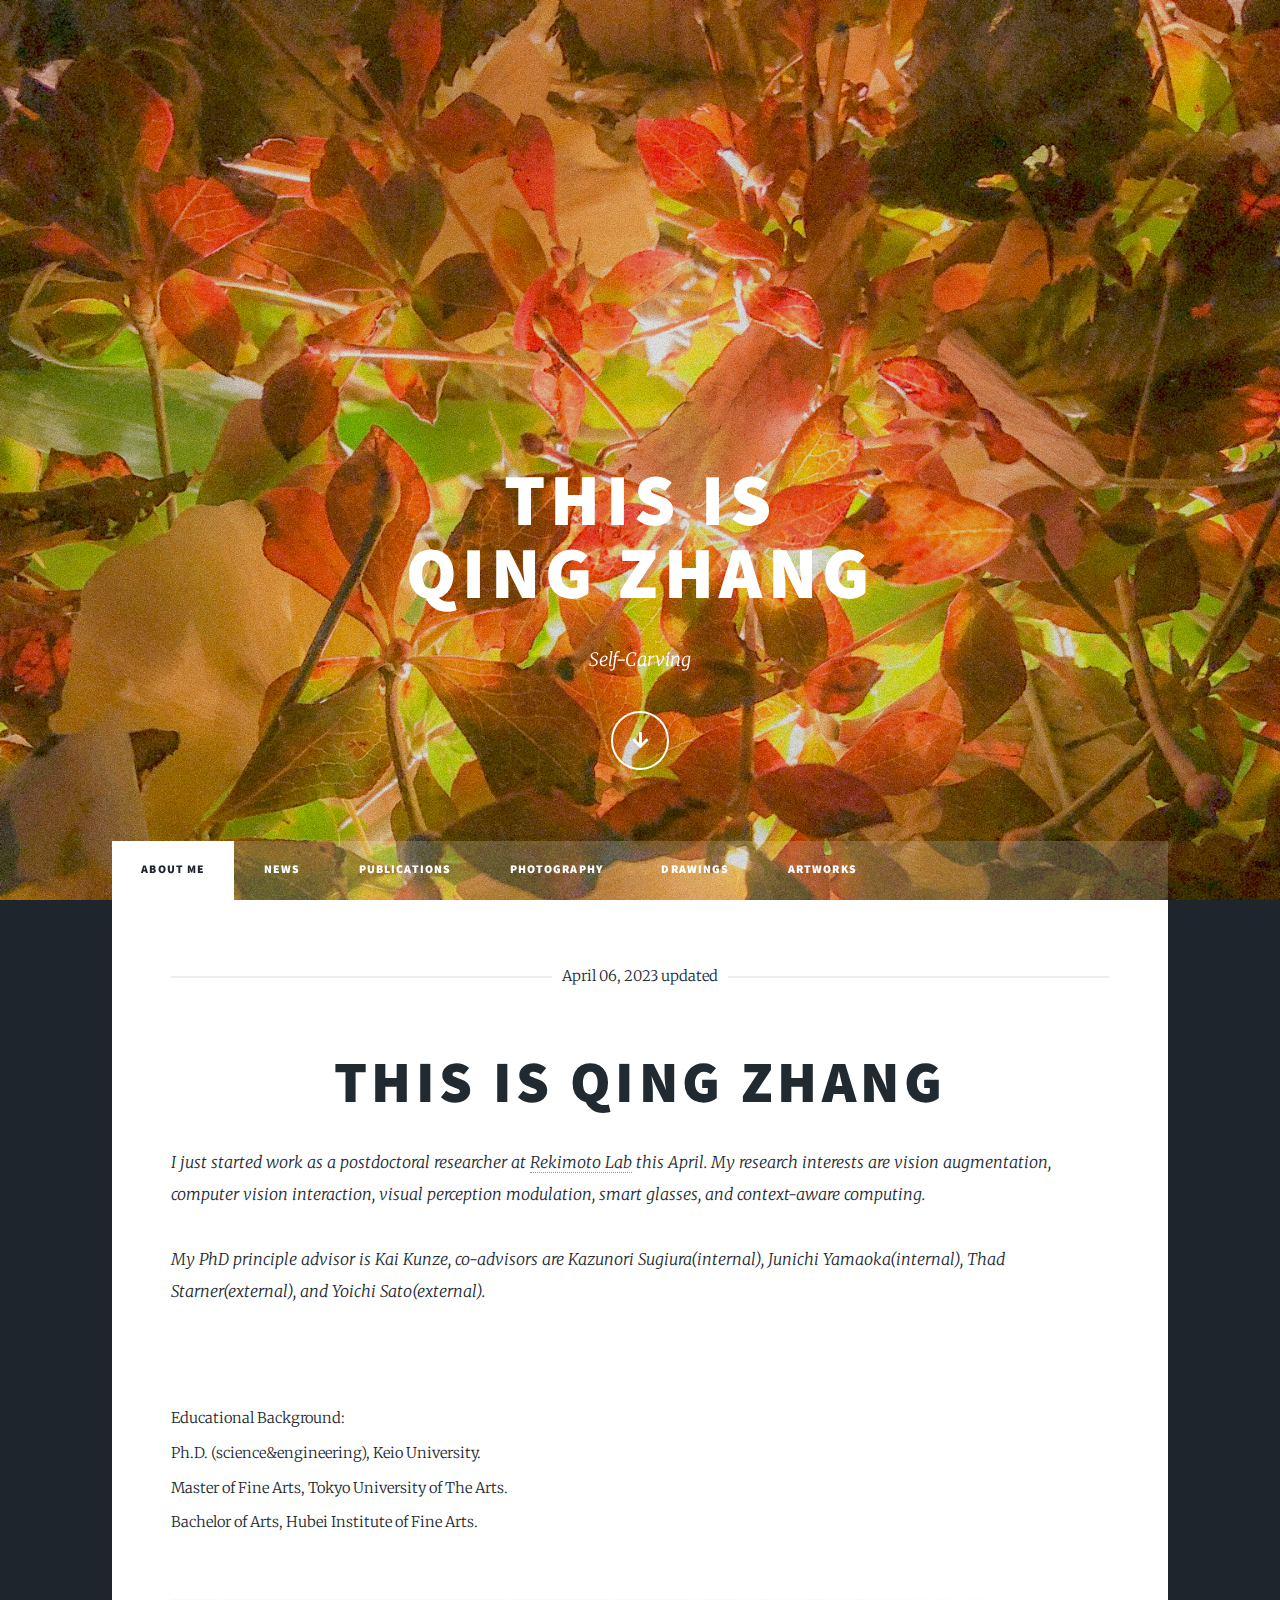
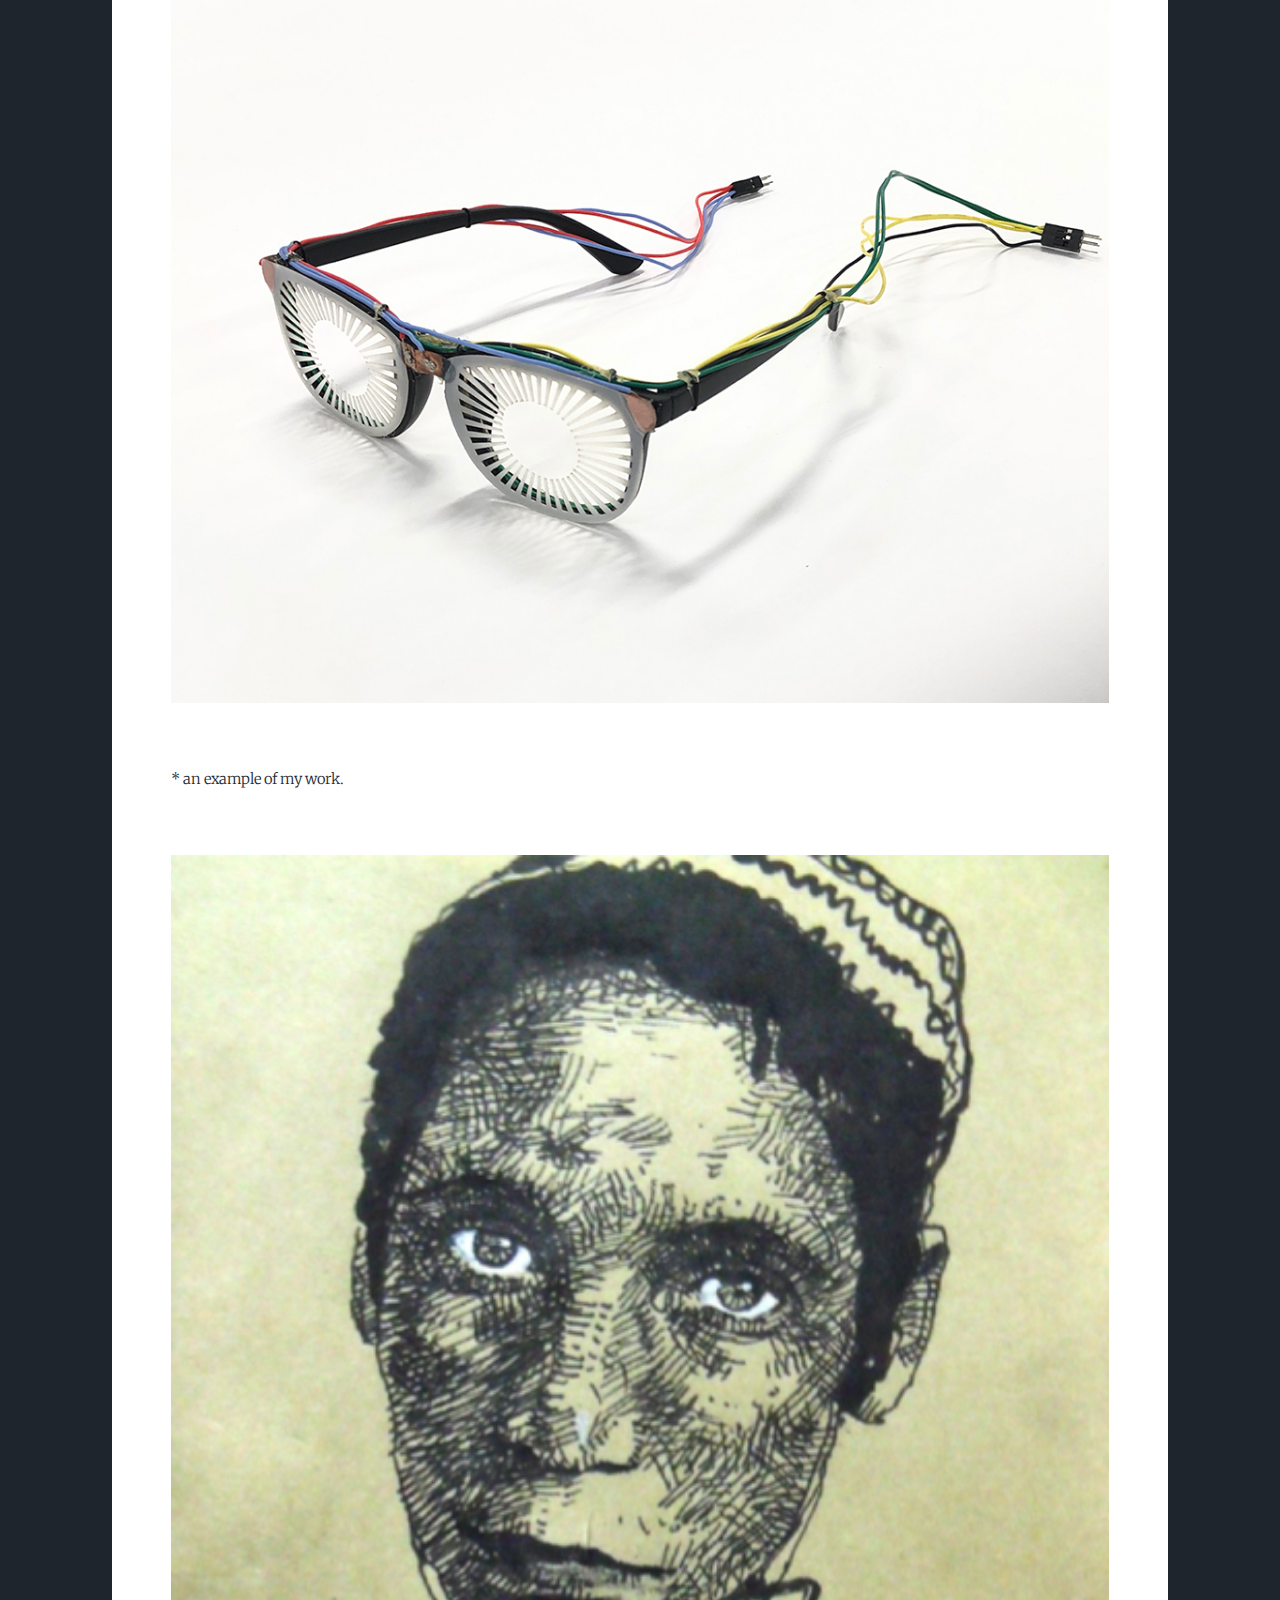
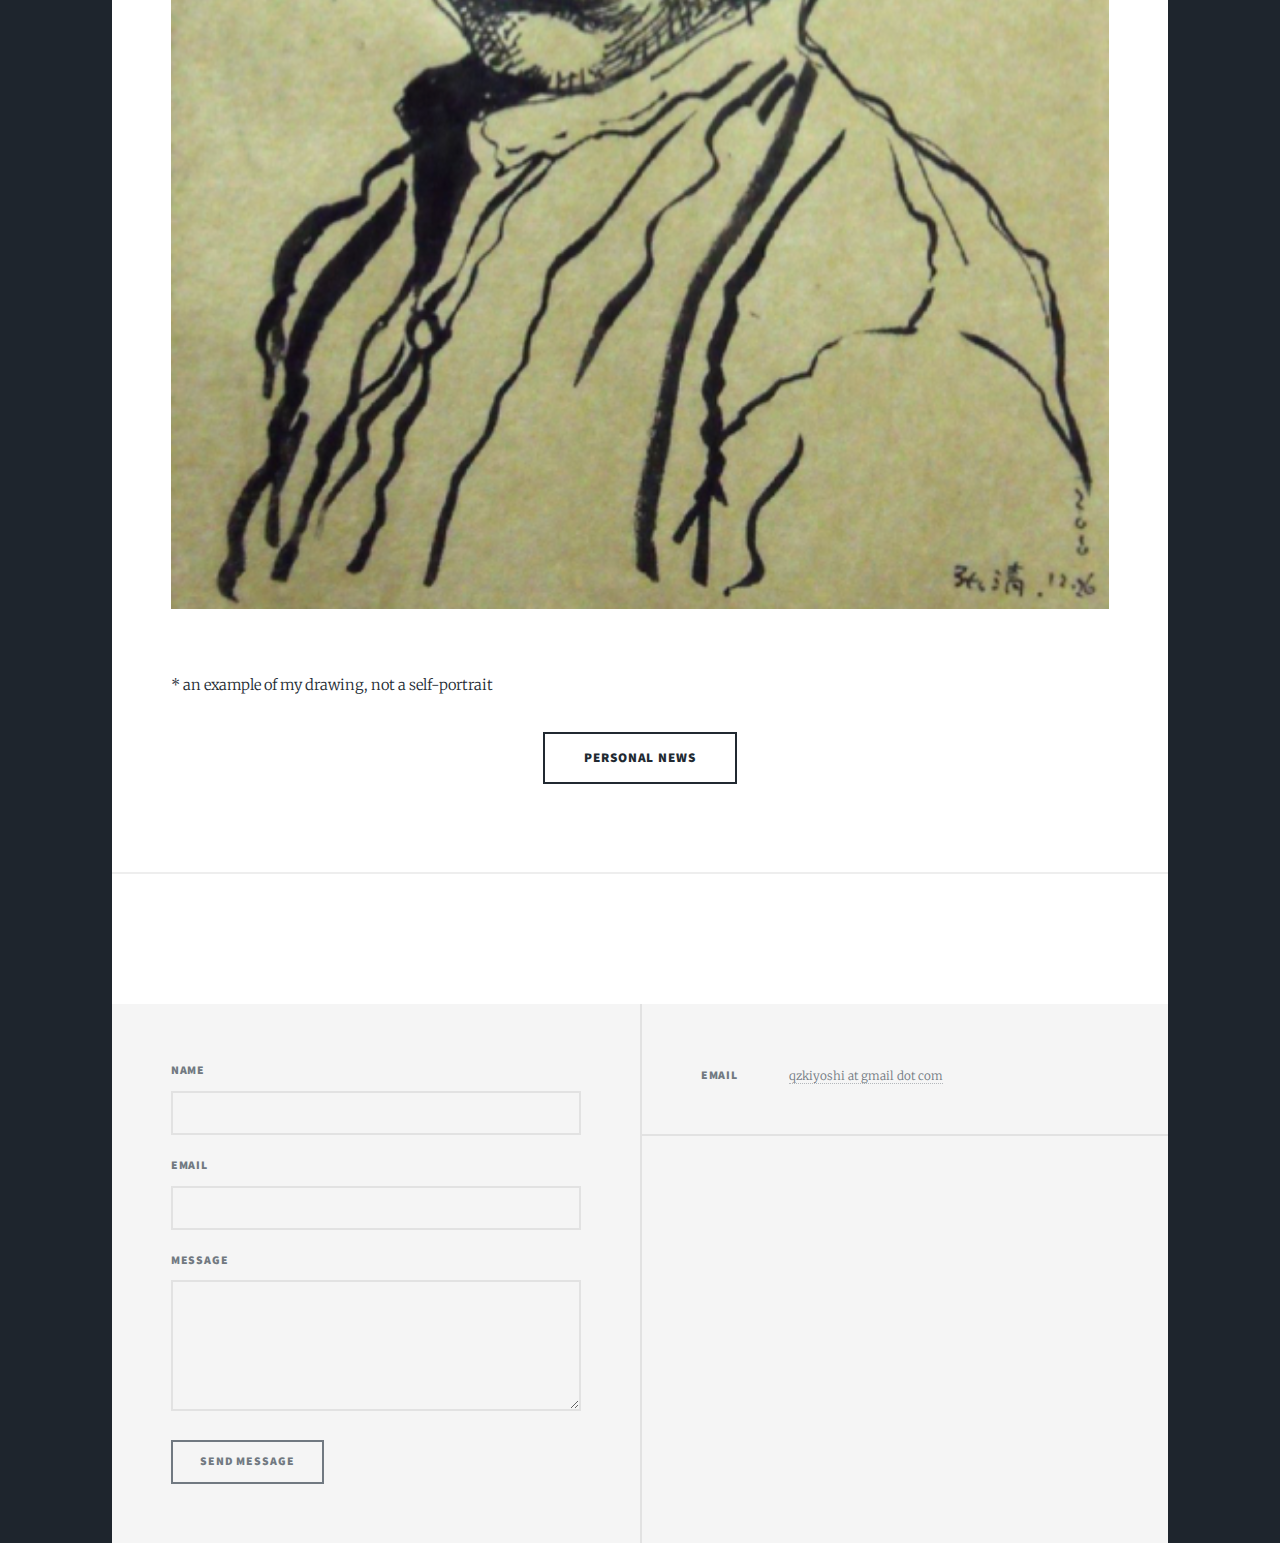
==== index.html @ 1d20a784 "0406" ====
<!DOCTYPE HTML>
<!--
	Massively by HTML5 UP
	html5up.net | @ajlkn
	Free for personal and commercial use under the CCA 3.0 license (html5up.net/license)
-->
<html>
	<head>
		<title>Qing Zhang/ 張清/ 张清</title>
		<meta charset="utf-8" />
		<meta name="viewport" content="width=device-width, initial-scale=1, user-scalable=no" />
		<link rel="stylesheet" href="assets/css/main.css" />
		<noscript><link rel="stylesheet" href="assets/css/noscript.css" /></noscript>

		<!-- Global site tag (gtag.js) - Google Analytics -->
			<script async src="https://www.googletagmanager.com/gtag/js?id=G-QNEBKBS3KZ"></script>
			<script>
			window.dataLayer = window.dataLayer || [];
			function gtag(){dataLayer.push(arguments);}
			gtag('js', new Date());

			gtag('config', 'G-QNEBKBS3KZ');
			</script>
	</head>
	<body class="is-preload">

		<!-- Wrapper -->
			<div id="wrapper" class="fade-in">

				<!-- Intro -->
					<div id="intro">
						<h1>This is<br />
						Qing Zhang</h1>
						<p>Self-Carving</p>
						<ul class="actions">
							<li><a href="#header" class="button icon solid solo fa-arrow-down scrolly">Continue</a></li>
						</ul>
					</div>

				<!-- Header -->
					<header id="header">
						<a href="index.html" class="logo">Qing Zhang</a>
					</header>

				<!-- Nav -->
					<nav id="nav">
						<ul class="links">
							<li class="active"><a href="index.html">About me</a></li>
							<!-- <li><a href="index.html">Home</a></li> -->
							<!-- <li><a href="aboutme.html">About Me</a></li> -->
							<li class=""><a href="news.html">News</a></li>
							<li><a href="publications.html">Publications</a></li>
							<li><a href="Photography.html">Photography</a></li>
							<li><a href="drawings.html">Drawings</a></li>
							<li><a href="artworks.html">Artworks</a></li>
							
							
						</ul>
						<ul class="icons">
							<!-- <li><a href="#" class="icon brands fa-twitter"><span class="label">Twitter</span></a></li>
							<li><a href="#" class="icon brands fa-facebook-f"><span class="label">Facebook</span></a></li>
							<li><a href="#" class="icon brands fa-instagram"><span class="label">Instagram</span></a></li> -->
							<!-- <li><a href="#" class="icon brands fa-github"><span class="label">GitHub</span></a></li> -->
						</ul>
					</nav>

				<!-- Main -->
					<div id="main">

						<!-- Featured Post -->
							<article class="post featured">
								<header class="major">
									<span class="date">April 06, 2023 updated</span>
									<h1>This is Qing Zhang</h1>
									<p style="text-align: left;">I just started work as a postdoctoral researcher at <a href="https://lab.rekimoto.org/">Rekimoto Lab</a> this April. 
                                        My research interests are vision augmentation, computer vision interaction, visual perception modulation, 
                                        smart glasses, and context-aware computing.
									</br>
									</br>
										My PhD principle advisor is Kai Kunze, co-advisors are Kazunori Sugiura(internal), Junichi Yamaoka(internal), Thad Starner(external), and Yoichi Sato(external).
									
										</p>
										<!-- <p>こんにちは、慶應義塾大学大学院博士課程在学中の張清です。
										</br>
											研究テーマはプログラム可能な人間視覚です。メディアアートとコンテキストアウェアコンピューティングもいろいろやってます。
										</p> -->
										<!-- <p>Hi, 我是张清，正在庆应义塾大学读博士。</br>
											我的研究方向主要是可编程的人类视觉，媒体艺术，环境/情景感知计算.
										</p> -->
								</header>

								<p style="text-align: left;">

								</br>
									Educational Background:
								</br>Ph.D. (science&engineering), Keio University.	
								</br>Master of Fine Arts, Tokyo University of The Arts.
								</br>Bachelor of Arts, Hubei Institute of Fine Arts.</p>

								<a href="#" class="image main"><img src="images/SaliencyGlasses.JPG" alt="" /></a>
								<p>* an example of my work.</p>

								
								</p>
							</header>
							<div class="image main"><img src="images/faceFIG.png" alt="" /></div>
							<p>* an example of my drawing, not a self-portrait</p>
								<ul class="actions special">
									<li><a href="news.html" class="button large">Personal News</a></li>
								</ul>
							</article>

						<!-- Posts
							<section class="posts">
								<article>
									<header>
										<span class="date">April 24, 2017</span>
										<h2><a href="#">Sed magna<br />
										ipsum faucibus</a></h2>
									</header>
									<a href="#" class="image fit"><img src="images/pic02.jpg" alt="" /></a>
									<p>Donec eget ex magna. Interdum et malesuada fames ac ante ipsum primis in faucibus. Pellentesque venenatis dolor imperdiet dolor mattis sagittis magna etiam.</p>
									<ul class="actions special">
										<li><a href="#" class="button">Full Story</a></li>
									</ul>
								</article>
								<article>
									<header>
										<span class="date">April 22, 2017</span>
										<h2><a href="#">Primis eget<br />
										imperdiet lorem</a></h2>
									</header>
									<a href="#" class="image fit"><img src="images/pic03.jpg" alt="" /></a>
									<p>Donec eget ex magna. Interdum et malesuada fames ac ante ipsum primis in faucibus. Pellentesque venenatis dolor imperdiet dolor mattis sagittis magna etiam.</p>
									<ul class="actions special">
										<li><a href="#" class="button">Full Story</a></li>
									</ul>
								</article>
								<article>
									<header>
										<span class="date">April 18, 2017</span>
										<h2><a href="#">Ante mattis<br />
										interdum dolor</a></h2>
									</header>
									<a href="#" class="image fit"><img src="images/pic04.jpg" alt="" /></a>
									<p>Donec eget ex magna. Interdum et malesuada fames ac ante ipsum primis in faucibus. Pellentesque venenatis dolor imperdiet dolor mattis sagittis magna etiam.</p>
									<ul class="actions special">
										<li><a href="#" class="button">Full Story</a></li>
									</ul>
								</article>
								<article>
									<header>
										<span class="date">April 14, 2017</span>
										<h2><a href="#">Tempus sed<br />
										nulla imperdiet</a></h2>
									</header>
									<a href="#" class="image fit"><img src="images/pic05.jpg" alt="" /></a>
									<p>Donec eget ex magna. Interdum et malesuada fames ac ante ipsum primis in faucibus. Pellentesque venenatis dolor imperdiet dolor mattis sagittis magna etiam.</p>
									<ul class="actions special">
										<li><a href="#" class="button">Full Story</a></li>
									</ul>
								</article>
								<article>
									<header>
										<span class="date">April 11, 2017</span>
										<h2><a href="#">Odio magna<br />
										sed consectetur</a></h2>
									</header>
									<a href="#" class="image fit"><img src="images/pic06.jpg" alt="" /></a>
									<p>Donec eget ex magna. Interdum et malesuada fames ac ante ipsum primis in faucibus. Pellentesque venenatis dolor imperdiet dolor mattis sagittis magna etiam.</p>
									<ul class="actions special">
										<li><a href="#" class="button">Full Story</a></li>
									</ul>
								</article>
								<article>
									<header>
										<span class="date">April 7, 2017</span>
										<h2><a href="#">Augue lorem<br />
										primis vestibulum</a></h2>
									</header>
									<a href="#" class="image fit"><img src="images/pic07.jpg" alt="" /></a>
									<p>Donec eget ex magna. Interdum et malesuada fames ac ante ipsum primis in faucibus. Pellentesque venenatis dolor imperdiet dolor mattis sagittis magna etiam.</p>
									<ul class="actions special">
										<li><a href="#" class="button">Full Story</a></li>
									</ul>
								</article>
							</section> -->

						<!-- Footer -->
							<footer>
								<div class="pagination">
									<!--<a href="#" class="previous">Prev</a>-->
									<!-- <a href="#" class="page active">1</a>
									<a href="#" class="page">2</a>
									<a href="#" class="page">3</a>
									<span class="extra">&hellip;</span>
									<a href="#" class="page">8</a>
									<a href="#" class="page">9</a>
									<a href="#" class="page">10</a>
									<a href="#" class="next">Next</a> -->
								</div>
							</footer>

					</div>

				<!-- Footer -->
					<footer id="footer">
						<section>
							<form 
							action="https://formspree.io/f/mbjwbzgk"
  							method="POST"
						>
								<div class="fields">
									<div class="field">
										<label for="name">Name</label>
										<input type="text" name="name" id="name" />
									</div>
									<div class="field">
										<label for="email">Email</label>
										<input type="text" name="email" id="email" />
									</div>
									<div class="field">
										<label for="message">Message</label>
										<textarea name="message" id="message" rows="3"></textarea>
									</div>
								</div>
								<ul class="actions">
									<li><input type="submit" value="Send Message" /></li>
								</ul>
							</form>
						</section>
						<section class="split contact">
							<!-- <section class="alt">
								<h3>Address</h3>
								<p>1234 Somewhere Road #87257<br />
								Nashville, TN 00000-0000</p>
							</section>
							<section>
								<h3>Phone</h3>
								<p><a href="#">(000) 000-0000</a></p>
							</section> -->
							<section>
								<h3>Email</h3>
								<p><a href="#">qzkiyoshi at gmail dot com</a></p>
							</section>
							<section>
								<!-- <h3>Social</h3> -->
								<!-- <ul class="icons alt"> -->
									<!-- <li><a href="#" class="icon brands alt fa-twitter"><span class="label">Twitter</span></a></li>
									<li><a href="#" class="icon brands alt fa-facebook-f"><span class="label">Facebook</span></a></li>
									<li><a href="#" class="icon brands alt fa-instagram"><span class="label">Instagram</span></a></li>
									<li><a href="#" class="icon brands alt fa-github"><span class="label">GitHub</span></a></li> -->
								</ul>
							</section>
						</section>
					</footer>

				<!-- Copyright -->
					<!-- <div id="copyright">
						<ul><li>&copy; Untitled</li><li>Design: <a href="https://html5up.net">HTML5 UP</a></li></ul>
					</div> -->

			</div>

		<!-- Scripts -->
			<script src="assets/js/jquery.min.js"></script>
			<script src="assets/js/jquery.scrollex.min.js"></script>
			<script src="assets/js/jquery.scrolly.min.js"></script>
			<script src="assets/js/browser.min.js"></script>
			<script src="assets/js/breakpoints.min.js"></script>
			<script src="assets/js/util.js"></script>
			<script src="assets/js/main.js"></script>

	</body>
</html>
---- assets/css/main.css ----
@import url(fontawesome-all.min.css);
@import url("https://fonts.googleapis.com/css?family=Merriweather:300,700,300italic,700italic|Source+Sans+Pro:900");

/*
	Massively by HTML5 UP
	html5up.net | @ajlkn
	Free for personal and commercial use under the CCA 3.0 license (html5up.net/license)
*/

html, body, div, span, applet, object,
iframe, h1, h2, h3, h4, h5, h6, p, blockquote,
pre, a, abbr, acronym, address, big, cite,
code, del, dfn, em, img, ins, kbd, q, s, samp,
small, strike, strong, sub, sup, tt, var, b,
u, i, center, dl, dt, dd, ol, ul, li, fieldset,
form, label, legend, table, caption, tbody,
tfoot, thead, tr, th, td, article, aside,
canvas, details, embed, figure, figcaption,
footer, header, hgroup, menu, nav, output, ruby,
section, summary, time, mark, audio, video {
	margin: 0;
	padding: 0;
	border: 0;
	font-size: 100%;
	font: inherit;
	vertical-align: baseline;}

article, aside, details, figcaption, figure,
footer, header, hgroup, menu, nav, section {
	display: block;}

body {
	line-height: 1;
}

ol, ul {
	list-style: none;
}

blockquote, q {
	quotes: none;
}

	blockquote:before, blockquote:after, q:before, q:after {
		content: '';
		content: none;
	}

table {
	border-collapse: collapse;
	border-spacing: 0;
}

body {
	-webkit-text-size-adjust: none;
}

mark {
	background-color: transparent;
	color: inherit;
}

input::-moz-focus-inner {
	border: 0;
	padding: 0;
}

input, select, textarea {
	-moz-appearance: none;
	-webkit-appearance: none;
	-ms-appearance: none;
	appearance: none;
}

/* Basic */

	@-ms-viewport {
		width: device-width;
	}

	body {
		-ms-overflow-style: scrollbar;
	}

	@media screen and (max-width: 480px) {

		html, body {
			min-width: 320px;
		}

	}

	html {
		box-sizing: border-box;
	}

	*, *:before, *:after {
		box-sizing: inherit;
	}

	body {
		background-color: #1e252d;
	}

		body.is-preload *, body.is-preload *:before, body.is-preload *:after {
			-moz-animation: none !important;
			-webkit-animation: none !important;
			-ms-animation: none !important;
			animation: none !important;
			-moz-transition: none !important;
			-webkit-transition: none !important;
			-ms-transition: none !important;
			transition: none !important;
		}

/* Type */

	html {
		font-size: 16pt;
	}

		@media screen and (max-width: 1680px) {

			html {
				font-size: 12pt;
			}

		}

		@media screen and (max-width: 1280px) {

			html {
				font-size: 11pt;
			}

		}

		@media screen and (max-width: 360px) {

			html {
				font-size: 10pt;
			}

		}

	body {
		color: #212931;
	}

	body, input, select, textarea {
		font-family: "Merriweather", Georgia, serif;
		font-weight: 300;
		font-size: 1rem;
		line-height: 2.375;
	}

	a {
		-moz-transition: color 0.2s ease-in-out, background-color 0.2s ease-in-out, border-color 0.2s ease-in-out, box-shadow 0.2s ease-in-out;
		-webkit-transition: color 0.2s ease-in-out, background-color 0.2s ease-in-out, border-color 0.2s ease-in-out, box-shadow 0.2s ease-in-out;
		-ms-transition: color 0.2s ease-in-out, background-color 0.2s ease-in-out, border-color 0.2s ease-in-out, box-shadow 0.2s ease-in-out;
		transition: color 0.2s ease-in-out, background-color 0.2s ease-in-out, border-color 0.2s ease-in-out, box-shadow 0.2s ease-in-out;
		border-bottom: dotted 1px;
		text-decoration: none;
	}

		a:hover {
			border-bottom-color: transparent;
		}

	strong, b {
		font-weight: 600;
	}

	em, i {
		font-style: italic;
	}

	p {
		text-align: justify;
		margin: 0 0 2rem 0;
	}

	h1, h2, h3, h4, h5, h6 {
		font-family: "Source Sans Pro", Helvetica, sans-serif;
		font-weight: 900;
		line-height: 1.5;
		letter-spacing: 0.075em;
		text-transform: uppercase;
		margin: 0 0 1rem 0;
	}

		h1 a, h2 a, h3 a, h4 a, h5 a, h6 a {
			border-bottom: 0;
			color: inherit;
			text-decoration: none;
		}

	h1 {
		font-size: 4rem;
		line-height: 1.1;
		margin: 0 0 2rem 0;
	}

	h2 {
		font-size: 1.75rem;
		line-height: 1.3;
		margin: 0 0 1.5rem 0;
	}

	h3 {
		font-size: 1.25rem;
		margin: 0 0 1.5rem 0;
	}

	h4 {
		font-size: 1rem;
	}

	h5 {
		font-size: 0.9rem;
	}

	h6 {
		font-size: 0.8rem;
	}

	sub {
		font-size: 0.8rem;
		position: relative;
		top: 0.5rem;
	}

	sup {
		font-size: 0.8rem;
		position: relative;
		top: -0.5rem;
	}

	blockquote {
		border-left: solid 4px;
		font-style: italic;
		margin: 0 0 2rem 0;
		padding: 0.5rem 0 0.5rem 2rem;
	}

	code {
		border: solid 2px;
		font-family: "Courier New", monospace;
		font-size: 0.9rem;
		margin: 0 0.25rem;
		padding: 0.25rem 0.65rem;
	}

	pre {
		-webkit-overflow-scrolling: touch;
		font-family: "Courier New", monospace;
		font-size: 0.9rem;
		margin: 0 0 2rem 0;
	}

		pre code {
			display: block;
			line-height: 1.75;
			padding: 1rem 1.5rem;
			overflow-x: auto;
		}

	hr {
		border: 0;
		border-bottom: solid 2px;
		margin: 3rem 0;
	}

		hr.major {
			margin: 5rem 0;
		}

	.align-left {
		text-align: left;
	}

	.align-center {
		text-align: center;
	}

	.align-right {
		text-align: right;
	}

	input, select, textarea {
		color: #212931;
	}

	a {
		color: #212931;
		border-bottom-color: rgba(33, 41, 49, 0.5);
	}

		a:hover {
			border-bottom-color: transparent;
			color: #18bfef !important;
		}

	strong, b {
		color: #212931;
	}

	h1, h2, h3, h4, h5, h6 {
		color: #212931;
	}

	blockquote {
		border-left-color: #eeeeee;
	}

	code {
		background: rgba(220, 220, 220, 0.25);
		border-color: #eeeeee;
	}

	hr {
		border-bottom-color: #eeeeee;
	}

/* Row */

	.row {
		display: flex;
		flex-wrap: wrap;
		box-sizing: border-box;
		align-items: stretch;
	}

		.row > * {
			box-sizing: border-box;
		}

		.row.gtr-uniform > * > :last-child {
			margin-bottom: 0;
		}

		.row.aln-left {
			justify-content: flex-start;
		}

		.row.aln-center {
			justify-content: center;
		}

		.row.aln-right {
			justify-content: flex-end;
		}

		.row.aln-top {
			align-items: flex-start;
		}

		.row.aln-middle {
			align-items: center;
		}

		.row.aln-bottom {
			align-items: flex-end;
		}

		.row > .imp {
			order: -1;
		}

		.row > .col-1 {
			width: 8.33333%;
		}

		.row > .off-1 {
			margin-left: 8.33333%;
		}

		.row > .col-2 {
			width: 16.66667%;
		}

		.row > .off-2 {
			margin-left: 16.66667%;
		}

		.row > .col-3 {
			width: 25%;
		}

		.row > .off-3 {
			margin-left: 25%;
		}

		.row > .col-4 {
			width: 33.33333%;
		}

		.row > .off-4 {
			margin-left: 33.33333%;
		}

		.row > .col-5 {
			width: 41.66667%;
		}

		.row > .off-5 {
			margin-left: 41.66667%;
		}

		.row > .col-6 {
			width: 50%;
		}

		.row > .off-6 {
			margin-left: 50%;
		}

		.row > .col-7 {
			width: 58.33333%;
		}

		.row > .off-7 {
			margin-left: 58.33333%;
		}

		.row > .col-8 {
			width: 66.66667%;
		}

		.row > .off-8 {
			margin-left: 66.66667%;
		}

		.row > .col-9 {
			width: 75%;
		}

		.row > .off-9 {
			margin-left: 75%;
		}

		.row > .col-10 {
			width: 83.33333%;
		}

		.row > .off-10 {
			margin-left: 83.33333%;
		}

		.row > .col-11 {
			width: 91.66667%;
		}

		.row > .off-11 {
			margin-left: 91.66667%;
		}

		.row > .col-12 {
			width: 100%;
		}

		.row > .off-12 {
			margin-left: 100%;
		}

		.row.gtr-0 {
			margin-top: 0;
			margin-left: 0rem;
		}

			.row.gtr-0 > * {
				padding: 0 0 0 0rem;
			}

			.row.gtr-0.gtr-uniform {
				margin-top: 0rem;
			}

				.row.gtr-0.gtr-uniform > * {
					padding-top: 0rem;
				}

		.row.gtr-25 {
			margin-top: 0;
			margin-left: -0.375rem;
		}

			.row.gtr-25 > * {
				padding: 0 0 0 0.375rem;
			}

			.row.gtr-25.gtr-uniform {
				margin-top: -0.375rem;
			}

				.row.gtr-25.gtr-uniform > * {
					padding-top: 0.375rem;
				}

		.row.gtr-50 {
			margin-top: 0;
			margin-left: -0.75rem;
		}

			.row.gtr-50 > * {
				padding: 0 0 0 0.75rem;
			}

			.row.gtr-50.gtr-uniform {
				margin-top: -0.75rem;
			}

				.row.gtr-50.gtr-uniform > * {
					padding-top: 0.75rem;
				}

		.row {
			margin-top: 0;
			margin-left: -1.5rem;
		}

			.row > * {
				padding: 0 0 0 1.5rem;
			}

			.row.gtr-uniform {
				margin-top: -1.5rem;
			}

				.row.gtr-uniform > * {
					padding-top: 1.5rem;
				}

		.row.gtr-150 {
			margin-top: 0;
			margin-left: -2.25rem;
		}

			.row.gtr-150 > * {
				padding: 0 0 0 2.25rem;
			}

			.row.gtr-150.gtr-uniform {
				margin-top: -2.25rem;
			}

				.row.gtr-150.gtr-uniform > * {
					padding-top: 2.25rem;
				}

		.row.gtr-200 {
			margin-top: 0;
			margin-left: -3rem;
		}

			.row.gtr-200 > * {
				padding: 0 0 0 3rem;
			}

			.row.gtr-200.gtr-uniform {
				margin-top: -3rem;
			}

				.row.gtr-200.gtr-uniform > * {
					padding-top: 3rem;
				}

		@media screen and (max-width: 1680px) {

			.row {
				display: flex;
				flex-wrap: wrap;
				box-sizing: border-box;
				align-items: stretch;
			}

				.row > * {
					box-sizing: border-box;
				}

				.row.gtr-uniform > * > :last-child {
					margin-bottom: 0;
				}

				.row.aln-left {
					justify-content: flex-start;
				}

				.row.aln-center {
					justify-content: center;
				}

				.row.aln-right {
					justify-content: flex-end;
				}

				.row.aln-top {
					align-items: flex-start;
				}

				.row.aln-middle {
					align-items: center;
				}

				.row.aln-bottom {
					align-items: flex-end;
				}

				.row > .imp-xlarge {
					order: -1;
				}

				.row > .col-1-xlarge {
					width: 8.33333%;
				}

				.row > .off-1-xlarge {
					margin-left: 8.33333%;
				}

				.row > .col-2-xlarge {
					width: 16.66667%;
				}

				.row > .off-2-xlarge {
					margin-left: 16.66667%;
				}

				.row > .col-3-xlarge {
					width: 25%;
				}

				.row > .off-3-xlarge {
					margin-left: 25%;
				}

				.row > .col-4-xlarge {
					width: 33.33333%;
				}

				.row > .off-4-xlarge {
					margin-left: 33.33333%;
				}

				.row > .col-5-xlarge {
					width: 41.66667%;
				}

				.row > .off-5-xlarge {
					margin-left: 41.66667%;
				}

				.row > .col-6-xlarge {
					width: 50%;
				}

				.row > .off-6-xlarge {
					margin-left: 50%;
				}

				.row > .col-7-xlarge {
					width: 58.33333%;
				}

				.row > .off-7-xlarge {
					margin-left: 58.33333%;
				}

				.row > .col-8-xlarge {
					width: 66.66667%;
				}

				.row > .off-8-xlarge {
					margin-left: 66.66667%;
				}

				.row > .col-9-xlarge {
					width: 75%;
				}

				.row > .off-9-xlarge {
					margin-left: 75%;
				}

				.row > .col-10-xlarge {
					width: 83.33333%;
				}

				.row > .off-10-xlarge {
					margin-left: 83.33333%;
				}

				.row > .col-11-xlarge {
					width: 91.66667%;
				}

				.row > .off-11-xlarge {
					margin-left: 91.66667%;
				}

				.row > .col-12-xlarge {
					width: 100%;
				}

				.row > .off-12-xlarge {
					margin-left: 100%;
				}

				.row.gtr-0 {
					margin-top: 0;
					margin-left: 0rem;
				}

					.row.gtr-0 > * {
						padding: 0 0 0 0rem;
					}

					.row.gtr-0.gtr-uniform {
						margin-top: 0rem;
					}

						.row.gtr-0.gtr-uniform > * {
							padding-top: 0rem;
						}

				.row.gtr-25 {
					margin-top: 0;
					margin-left: -0.375rem;
				}

					.row.gtr-25 > * {
						padding: 0 0 0 0.375rem;
					}

					.row.gtr-25.gtr-uniform {
						margin-top: -0.375rem;
					}

						.row.gtr-25.gtr-uniform > * {
							padding-top: 0.375rem;
						}

				.row.gtr-50 {
					margin-top: 0;
					margin-left: -0.75rem;
				}

					.row.gtr-50 > * {
						padding: 0 0 0 0.75rem;
					}

					.row.gtr-50.gtr-uniform {
						margin-top: -0.75rem;
					}

						.row.gtr-50.gtr-uniform > * {
							padding-top: 0.75rem;
						}

				.row {
					margin-top: 0;
					margin-left: -1.5rem;
				}

					.row > * {
						padding: 0 0 0 1.5rem;
					}

					.row.gtr-uniform {
						margin-top: -1.5rem;
					}

						.row.gtr-uniform > * {
							padding-top: 1.5rem;
						}

				.row.gtr-150 {
					margin-top: 0;
					margin-left: -2.25rem;
				}

					.row.gtr-150 > * {
						padding: 0 0 0 2.25rem;
					}

					.row.gtr-150.gtr-uniform {
						margin-top: -2.25rem;
					}

						.row.gtr-150.gtr-uniform > * {
							padding-top: 2.25rem;
						}

				.row.gtr-200 {
					margin-top: 0;
					margin-left: -3rem;
				}

					.row.gtr-200 > * {
						padding: 0 0 0 3rem;
					}

					.row.gtr-200.gtr-uniform {
						margin-top: -3rem;
					}

						.row.gtr-200.gtr-uniform > * {
							padding-top: 3rem;
						}

		}

		@media screen and (max-width: 1280px) {

			.row {
				display: flex;
				flex-wrap: wrap;
				box-sizing: border-box;
				align-items: stretch;
			}

				.row > * {
					box-sizing: border-box;
				}

				.row.gtr-uniform > * > :last-child {
					margin-bottom: 0;
				}

				.row.aln-left {
					justify-content: flex-start;
				}

				.row.aln-center {
					justify-content: center;
				}

				.row.aln-right {
					justify-content: flex-end;
				}

				.row.aln-top {
					align-items: flex-start;
				}

				.row.aln-middle {
					align-items: center;
				}

				.row.aln-bottom {
					align-items: flex-end;
				}

				.row > .imp-large {
					order: -1;
				}

				.row > .col-1-large {
					width: 8.33333%;
				}

				.row > .off-1-large {
					margin-left: 8.33333%;
				}

				.row > .col-2-large {
					width: 16.66667%;
				}

				.row > .off-2-large {
					margin-left: 16.66667%;
				}

				.row > .col-3-large {
					width: 25%;
				}

				.row > .off-3-large {
					margin-left: 25%;
				}

				.row > .col-4-large {
					width: 33.33333%;
				}

				.row > .off-4-large {
					margin-left: 33.33333%;
				}

				.row > .col-5-large {
					width: 41.66667%;
				}

				.row > .off-5-large {
					margin-left: 41.66667%;
				}

				.row > .col-6-large {
					width: 50%;
				}

				.row > .off-6-large {
					margin-left: 50%;
				}

				.row > .col-7-large {
					width: 58.33333%;
				}

				.row > .off-7-large {
					margin-left: 58.33333%;
				}

				.row > .col-8-large {
					width: 66.66667%;
				}

				.row > .off-8-large {
					margin-left: 66.66667%;
				}

				.row > .col-9-large {
					width: 75%;
				}

				.row > .off-9-large {
					margin-left: 75%;
				}

				.row > .col-10-large {
					width: 83.33333%;
				}

				.row > .off-10-large {
					margin-left: 83.33333%;
				}

				.row > .col-11-large {
					width: 91.66667%;
				}

				.row > .off-11-large {
					margin-left: 91.66667%;
				}

				.row > .col-12-large {
					width: 100%;
				}

				.row > .off-12-large {
					margin-left: 100%;
				}

				.row.gtr-0 {
					margin-top: 0;
					margin-left: 0rem;
				}

					.row.gtr-0 > * {
						padding: 0 0 0 0rem;
					}

					.row.gtr-0.gtr-uniform {
						margin-top: 0rem;
					}

						.row.gtr-0.gtr-uniform > * {
							padding-top: 0rem;
						}

				.row.gtr-25 {
					margin-top: 0;
					margin-left: -0.375rem;
				}

					.row.gtr-25 > * {
						padding: 0 0 0 0.375rem;
					}

					.row.gtr-25.gtr-uniform {
						margin-top: -0.375rem;
					}

						.row.gtr-25.gtr-uniform > * {
							padding-top: 0.375rem;
						}

				.row.gtr-50 {
					margin-top: 0;
					margin-left: -0.75rem;
				}

					.row.gtr-50 > * {
						padding: 0 0 0 0.75rem;
					}

					.row.gtr-50.gtr-uniform {
						margin-top: -0.75rem;
					}

						.row.gtr-50.gtr-uniform > * {
							padding-top: 0.75rem;
						}

				.row {
					margin-top: 0;
					margin-left: -1.5rem;
				}

					.row > * {
						padding: 0 0 0 1.5rem;
					}

					.row.gtr-uniform {
						margin-top: -1.5rem;
					}

						.row.gtr-uniform > * {
							padding-top: 1.5rem;
						}

				.row.gtr-150 {
					margin-top: 0;
					margin-left: -2.25rem;
				}

					.row.gtr-150 > * {
						padding: 0 0 0 2.25rem;
					}

					.row.gtr-150.gtr-uniform {
						margin-top: -2.25rem;
					}

						.row.gtr-150.gtr-uniform > * {
							padding-top: 2.25rem;
						}

				.row.gtr-200 {
					margin-top: 0;
					margin-left: -3rem;
				}

					.row.gtr-200 > * {
						padding: 0 0 0 3rem;
					}

					.row.gtr-200.gtr-uniform {
						margin-top: -3rem;
					}

						.row.gtr-200.gtr-uniform > * {
							padding-top: 3rem;
						}

		}

		@media screen and (max-width: 980px) {

			.row {
				display: flex;
				flex-wrap: wrap;
				box-sizing: border-box;
				align-items: stretch;
			}

				.row > * {
					box-sizing: border-box;
				}

				.row.gtr-uniform > * > :last-child {
					margin-bottom: 0;
				}

				.row.aln-left {
					justify-content: flex-start;
				}

				.row.aln-center {
					justify-content: center;
				}

				.row.aln-right {
					justify-content: flex-end;
				}

				.row.aln-top {
					align-items: flex-start;
				}

				.row.aln-middle {
					align-items: center;
				}

				.row.aln-bottom {
					align-items: flex-end;
				}

				.row > .imp-medium {
					order: -1;
				}

				.row > .col-1-medium {
					width: 8.33333%;
				}

				.row > .off-1-medium {
					margin-left: 8.33333%;
				}

				.row > .col-2-medium {
					width: 16.66667%;
				}

				.row > .off-2-medium {
					margin-left: 16.66667%;
				}

				.row > .col-3-medium {
					width: 25%;
				}

				.row > .off-3-medium {
					margin-left: 25%;
				}

				.row > .col-4-medium {
					width: 33.33333%;
				}

				.row > .off-4-medium {
					margin-left: 33.33333%;
				}

				.row > .col-5-medium {
					width: 41.66667%;
				}

				.row > .off-5-medium {
					margin-left: 41.66667%;
				}

				.row > .col-6-medium {
					width: 50%;
				}

				.row > .off-6-medium {
					margin-left: 50%;
				}

				.row > .col-7-medium {
					width: 58.33333%;
				}

				.row > .off-7-medium {
					margin-left: 58.33333%;
				}

				.row > .col-8-medium {
					width: 66.66667%;
				}

				.row > .off-8-medium {
					margin-left: 66.66667%;
				}

				.row > .col-9-medium {
					width: 75%;
				}

				.row > .off-9-medium {
					margin-left: 75%;
				}

				.row > .col-10-medium {
					width: 83.33333%;
				}

				.row > .off-10-medium {
					margin-left: 83.33333%;
				}

				.row > .col-11-medium {
					width: 91.66667%;
				}

				.row > .off-11-medium {
					margin-left: 91.66667%;
				}

				.row > .col-12-medium {
					width: 100%;
				}

				.row > .off-12-medium {
					margin-left: 100%;
				}

				.row.gtr-0 {
					margin-top: 0;
					margin-left: 0rem;
				}

					.row.gtr-0 > * {
						padding: 0 0 0 0rem;
					}

					.row.gtr-0.gtr-uniform {
						margin-top: 0rem;
					}

						.row.gtr-0.gtr-uniform > * {
							padding-top: 0rem;
						}

				.row.gtr-25 {
					margin-top: 0;
					margin-left: -0.375rem;
				}

					.row.gtr-25 > * {
						padding: 0 0 0 0.375rem;
					}

					.row.gtr-25.gtr-uniform {
						margin-top: -0.375rem;
					}

						.row.gtr-25.gtr-uniform > * {
							padding-top: 0.375rem;
						}

				.row.gtr-50 {
					margin-top: 0;
					margin-left: -0.75rem;
				}

					.row.gtr-50 > * {
						padding: 0 0 0 0.75rem;
					}

					.row.gtr-50.gtr-uniform {
						margin-top: -0.75rem;
					}

						.row.gtr-50.gtr-uniform > * {
							padding-top: 0.75rem;
						}

				.row {
					margin-top: 0;
					margin-left: -1.5rem;
				}

					.row > * {
						padding: 0 0 0 1.5rem;
					}

					.row.gtr-uniform {
						margin-top: -1.5rem;
					}

						.row.gtr-uniform > * {
							padding-top: 1.5rem;
						}

				.row.gtr-150 {
					margin-top: 0;
					margin-left: -2.25rem;
				}

					.row.gtr-150 > * {
						padding: 0 0 0 2.25rem;
					}

					.row.gtr-150.gtr-uniform {
						margin-top: -2.25rem;
					}

						.row.gtr-150.gtr-uniform > * {
							padding-top: 2.25rem;
						}

				.row.gtr-200 {
					margin-top: 0;
					margin-left: -3rem;
				}

					.row.gtr-200 > * {
						padding: 0 0 0 3rem;
					}

					.row.gtr-200.gtr-uniform {
						margin-top: -3rem;
					}

						.row.gtr-200.gtr-uniform > * {
							padding-top: 3rem;
						}

		}

		@media screen and (max-width: 736px) {

			.row {
				display: flex;
				flex-wrap: wrap;
				box-sizing: border-box;
				align-items: stretch;
			}

				.row > * {
					box-sizing: border-box;
				}

				.row.gtr-uniform > * > :last-child {
					margin-bottom: 0;
				}

				.row.aln-left {
					justify-content: flex-start;
				}

				.row.aln-center {
					justify-content: center;
				}

				.row.aln-right {
					justify-content: flex-end;
				}

				.row.aln-top {
					align-items: flex-start;
				}

				.row.aln-middle {
					align-items: center;
				}

				.row.aln-bottom {
					align-items: flex-end;
				}

				.row > .imp-small {
					order: -1;
				}

				.row > .col-1-small {
					width: 8.33333%;
				}

				.row > .off-1-small {
					margin-left: 8.33333%;
				}

				.row > .col-2-small {
					width: 16.66667%;
				}

				.row > .off-2-small {
					margin-left: 16.66667%;
				}

				.row > .col-3-small {
					width: 25%;
				}

				.row > .off-3-small {
					margin-left: 25%;
				}

				.row > .col-4-small {
					width: 33.33333%;
				}

				.row > .off-4-small {
					margin-left: 33.33333%;
				}

				.row > .col-5-small {
					width: 41.66667%;
				}

				.row > .off-5-small {
					margin-left: 41.66667%;
				}

				.row > .col-6-small {
					width: 50%;
				}

				.row > .off-6-small {
					margin-left: 50%;
				}

				.row > .col-7-small {
					width: 58.33333%;
				}

				.row > .off-7-small {
					margin-left: 58.33333%;
				}

				.row > .col-8-small {
					width: 66.66667%;
				}

				.row > .off-8-small {
					margin-left: 66.66667%;
				}

				.row > .col-9-small {
					width: 75%;
				}

				.row > .off-9-small {
					margin-left: 75%;
				}

				.row > .col-10-small {
					width: 83.33333%;
				}

				.row > .off-10-small {
					margin-left: 83.33333%;
				}

				.row > .col-11-small {
					width: 91.66667%;
				}

				.row > .off-11-small {
					margin-left: 91.66667%;
				}

				.row > .col-12-small {
					width: 100%;
				}

				.row > .off-12-small {
					margin-left: 100%;
				}

				.row.gtr-0 {
					margin-top: 0;
					margin-left: 0rem;
				}

					.row.gtr-0 > * {
						padding: 0 0 0 0rem;
					}

					.row.gtr-0.gtr-uniform {
						margin-top: 0rem;
					}

						.row.gtr-0.gtr-uniform > * {
							padding-top: 0rem;
						}

				.row.gtr-25 {
					margin-top: 0;
					margin-left: -0.375rem;
				}

					.row.gtr-25 > * {
						padding: 0 0 0 0.375rem;
					}

					.row.gtr-25.gtr-uniform {
						margin-top: -0.375rem;
					}

						.row.gtr-25.gtr-uniform > * {
							padding-top: 0.375rem;
						}

				.row.gtr-50 {
					margin-top: 0;
					margin-left: -0.75rem;
				}

					.row.gtr-50 > * {
						padding: 0 0 0 0.75rem;
					}

					.row.gtr-50.gtr-uniform {
						margin-top: -0.75rem;
					}

						.row.gtr-50.gtr-uniform > * {
							padding-top: 0.75rem;
						}

				.row {
					margin-top: 0;
					margin-left: -1.5rem;
				}

					.row > * {
						padding: 0 0 0 1.5rem;
					}

					.row.gtr-uniform {
						margin-top: -1.5rem;
					}

						.row.gtr-uniform > * {
							padding-top: 1.5rem;
						}

				.row.gtr-150 {
					margin-top: 0;
					margin-left: -2.25rem;
				}

					.row.gtr-150 > * {
						padding: 0 0 0 2.25rem;
					}

					.row.gtr-150.gtr-uniform {
						margin-top: -2.25rem;
					}

						.row.gtr-150.gtr-uniform > * {
							padding-top: 2.25rem;
						}

				.row.gtr-200 {
					margin-top: 0;
					margin-left: -3rem;
				}

					.row.gtr-200 > * {
						padding: 0 0 0 3rem;
					}

					.row.gtr-200.gtr-uniform {
						margin-top: -3rem;
					}

						.row.gtr-200.gtr-uniform > * {
							padding-top: 3rem;
						}

		}

		@media screen and (max-width: 480px) {

			.row {
				display: flex;
				flex-wrap: wrap;
				box-sizing: border-box;
				align-items: stretch;
			}

				.row > * {
					box-sizing: border-box;
				}

				.row.gtr-uniform > * > :last-child {
					margin-bottom: 0;
				}

				.row.aln-left {
					justify-content: flex-start;
				}

				.row.aln-center {
					justify-content: center;
				}

				.row.aln-right {
					justify-content: flex-end;
				}

				.row.aln-top {
					align-items: flex-start;
				}

				.row.aln-middle {
					align-items: center;
				}

				.row.aln-bottom {
					align-items: flex-end;
				}

				.row > .imp-xsmall {
					order: -1;
				}

				.row > .col-1-xsmall {
					width: 8.33333%;
				}

				.row > .off-1-xsmall {
					margin-left: 8.33333%;
				}

				.row > .col-2-xsmall {
					width: 16.66667%;
				}

				.row > .off-2-xsmall {
					margin-left: 16.66667%;
				}

				.row > .col-3-xsmall {
					width: 25%;
				}

				.row > .off-3-xsmall {
					margin-left: 25%;
				}

				.row > .col-4-xsmall {
					width: 33.33333%;
				}

				.row > .off-4-xsmall {
					margin-left: 33.33333%;
				}

				.row > .col-5-xsmall {
					width: 41.66667%;
				}

				.row > .off-5-xsmall {
					margin-left: 41.66667%;
				}

				.row > .col-6-xsmall {
					width: 50%;
				}

				.row > .off-6-xsmall {
					margin-left: 50%;
				}

				.row > .col-7-xsmall {
					width: 58.33333%;
				}

				.row > .off-7-xsmall {
					margin-left: 58.33333%;
				}

				.row > .col-8-xsmall {
					width: 66.66667%;
				}

				.row > .off-8-xsmall {
					margin-left: 66.66667%;
				}

				.row > .col-9-xsmall {
					width: 75%;
				}

				.row > .off-9-xsmall {
					margin-left: 75%;
				}

				.row > .col-10-xsmall {
					width: 83.33333%;
				}

				.row > .off-10-xsmall {
					margin-left: 83.33333%;
				}

				.row > .col-11-xsmall {
					width: 91.66667%;
				}

				.row > .off-11-xsmall {
					margin-left: 91.66667%;
				}

				.row > .col-12-xsmall {
					width: 100%;
				}

				.row > .off-12-xsmall {
					margin-left: 100%;
				}

				.row.gtr-0 {
					margin-top: 0;
					margin-left: 0rem;
				}

					.row.gtr-0 > * {
						padding: 0 0 0 0rem;
					}

					.row.gtr-0.gtr-uniform {
						margin-top: 0rem;
					}

						.row.gtr-0.gtr-uniform > * {
							padding-top: 0rem;
						}

				.row.gtr-25 {
					margin-top: 0;
					margin-left: -0.375rem;
				}

					.row.gtr-25 > * {
						padding: 0 0 0 0.375rem;
					}

					.row.gtr-25.gtr-uniform {
						margin-top: -0.375rem;
					}

						.row.gtr-25.gtr-uniform > * {
							padding-top: 0.375rem;
						}

				.row.gtr-50 {
					margin-top: 0;
					margin-left: -0.75rem;
				}

					.row.gtr-50 > * {
						padding: 0 0 0 0.75rem;
					}

					.row.gtr-50.gtr-uniform {
						margin-top: -0.75rem;
					}

						.row.gtr-50.gtr-uniform > * {
							padding-top: 0.75rem;
						}

				.row {
					margin-top: 0;
					margin-left: -1.5rem;
				}

					.row > * {
						padding: 0 0 0 1.5rem;
					}

					.row.gtr-uniform {
						margin-top: -1.5rem;
					}

						.row.gtr-uniform > * {
							padding-top: 1.5rem;
						}

				.row.gtr-150 {
					margin-top: 0;
					margin-left: -2.25rem;
				}

					.row.gtr-150 > * {
						padding: 0 0 0 2.25rem;
					}

					.row.gtr-150.gtr-uniform {
						margin-top: -2.25rem;
					}

						.row.gtr-150.gtr-uniform > * {
							padding-top: 2.25rem;
						}

				.row.gtr-200 {
					margin-top: 0;
					margin-left: -3rem;
				}

					.row.gtr-200 > * {
						padding: 0 0 0 3rem;
					}

					.row.gtr-200.gtr-uniform {
						margin-top: -3rem;
					}

						.row.gtr-200.gtr-uniform > * {
							padding-top: 3rem;
						}

		}

		@media screen and (max-width: 360px) {

			.row {
				display: flex;
				flex-wrap: wrap;
				box-sizing: border-box;
				align-items: stretch;
			}

				.row > * {
					box-sizing: border-box;
				}

				.row.gtr-uniform > * > :last-child {
					margin-bottom: 0;
				}

				.row.aln-left {
					justify-content: flex-start;
				}

				.row.aln-center {
					justify-content: center;
				}

				.row.aln-right {
					justify-content: flex-end;
				}

				.row.aln-top {
					align-items: flex-start;
				}

				.row.aln-middle {
					align-items: center;
				}

				.row.aln-bottom {
					align-items: flex-end;
				}

				.row > .imp-xxsmall {
					order: -1;
				}

				.row > .col-1-xxsmall {
					width: 8.33333%;
				}

				.row > .off-1-xxsmall {
					margin-left: 8.33333%;
				}

				.row > .col-2-xxsmall {
					width: 16.66667%;
				}

				.row > .off-2-xxsmall {
					margin-left: 16.66667%;
				}

				.row > .col-3-xxsmall {
					width: 25%;
				}

				.row > .off-3-xxsmall {
					margin-left: 25%;
				}

				.row > .col-4-xxsmall {
					width: 33.33333%;
				}

				.row > .off-4-xxsmall {
					margin-left: 33.33333%;
				}

				.row > .col-5-xxsmall {
					width: 41.66667%;
				}

				.row > .off-5-xxsmall {
					margin-left: 41.66667%;
				}

				.row > .col-6-xxsmall {
					width: 50%;
				}

				.row > .off-6-xxsmall {
					margin-left: 50%;
				}

				.row > .col-7-xxsmall {
					width: 58.33333%;
				}

				.row > .off-7-xxsmall {
					margin-left: 58.33333%;
				}

				.row > .col-8-xxsmall {
					width: 66.66667%;
				}

				.row > .off-8-xxsmall {
					margin-left: 66.66667%;
				}

				.row > .col-9-xxsmall {
					width: 75%;
				}

				.row > .off-9-xxsmall {
					margin-left: 75%;
				}

				.row > .col-10-xxsmall {
					width: 83.33333%;
				}

				.row > .off-10-xxsmall {
					margin-left: 83.33333%;
				}

				.row > .col-11-xxsmall {
					width: 91.66667%;
				}

				.row > .off-11-xxsmall {
					margin-left: 91.66667%;
				}

				.row > .col-12-xxsmall {
					width: 100%;
				}

				.row > .off-12-xxsmall {
					margin-left: 100%;
				}

				.row.gtr-0 {
					margin-top: 0;
					margin-left: 0rem;
				}

					.row.gtr-0 > * {
						padding: 0 0 0 0rem;
					}

					.row.gtr-0.gtr-uniform {
						margin-top: 0rem;
					}

						.row.gtr-0.gtr-uniform > * {
							padding-top: 0rem;
						}

				.row.gtr-25 {
					margin-top: 0;
					margin-left: -0.375rem;
				}

					.row.gtr-25 > * {
						padding: 0 0 0 0.375rem;
					}

					.row.gtr-25.gtr-uniform {
						margin-top: -0.375rem;
					}

						.row.gtr-25.gtr-uniform > * {
							padding-top: 0.375rem;
						}

				.row.gtr-50 {
					margin-top: 0;
					margin-left: -0.75rem;
				}

					.row.gtr-50 > * {
						padding: 0 0 0 0.75rem;
					}

					.row.gtr-50.gtr-uniform {
						margin-top: -0.75rem;
					}

						.row.gtr-50.gtr-uniform > * {
							padding-top: 0.75rem;
						}

				.row {
					margin-top: 0;
					margin-left: -1.5rem;
				}

					.row > * {
						padding: 0 0 0 1.5rem;
					}

					.row.gtr-uniform {
						margin-top: -1.5rem;
					}

						.row.gtr-uniform > * {
							padding-top: 1.5rem;
						}

				.row.gtr-150 {
					margin-top: 0;
					margin-left: -2.25rem;
				}

					.row.gtr-150 > * {
						padding: 0 0 0 2.25rem;
					}

					.row.gtr-150.gtr-uniform {
						margin-top: -2.25rem;
					}

						.row.gtr-150.gtr-uniform > * {
							padding-top: 2.25rem;
						}

				.row.gtr-200 {
					margin-top: 0;
					margin-left: -3rem;
				}

					.row.gtr-200 > * {
						padding: 0 0 0 3rem;
					}

					.row.gtr-200.gtr-uniform {
						margin-top: -3rem;
					}

						.row.gtr-200.gtr-uniform > * {
							padding-top: 3rem;
						}

		}

/* Box */

	.box {
		border: solid 2px;
		margin-bottom: 2rem;
		padding: 1.5rem;
	}

		.box > :last-child,
		.box > :last-child > :last-child,
		.box > :last-child > :last-child > :last-child {
			margin-bottom: 0;
		}

		.box.alt {
			border: 0;
			border-radius: 0;
			padding: 0;
		}

	.box {
		border-color: #eeeeee;
	}

/* Button */

	input[type="submit"],
	input[type="reset"],
	input[type="button"],
	button,
	.button {
		-moz-appearance: none;
		-webkit-appearance: none;
		-ms-appearance: none;
		appearance: none;
		-moz-transition: background-color 0.2s ease-in-out, box-shadow 0.2s ease-in-out, color 0.2s ease-in-out;
		-webkit-transition: background-color 0.2s ease-in-out, box-shadow 0.2s ease-in-out, color 0.2s ease-in-out;
		-ms-transition: background-color 0.2s ease-in-out, box-shadow 0.2s ease-in-out, color 0.2s ease-in-out;
		transition: background-color 0.2s ease-in-out, box-shadow 0.2s ease-in-out, color 0.2s ease-in-out;
		border: 0;
		border-radius: 0;
		cursor: pointer;
		display: inline-block;
		font-family: "Source Sans Pro", Helvetica, sans-serif;
		font-size: 0.8rem;
		font-weight: 900;
		letter-spacing: 0.075em;
		height: 3rem;
		line-height: 3rem;
		padding: 0 2rem;
		text-align: center;
		text-decoration: none;
		text-transform: uppercase;
		white-space: nowrap;
	}

		input[type="submit"].icon:before,
		input[type="reset"].icon:before,
		input[type="button"].icon:before,
		button.icon:before,
		.button.icon:before {
			margin-right: 0.5rem;
		}

		input[type="submit"].icon.solo,
		input[type="reset"].icon.solo,
		input[type="button"].icon.solo,
		button.icon.solo,
		.button.icon.solo {
			position: relative;
			width: 4rem;
			height: 4rem;
			line-height: 4rem;
			border-radius: 4rem;
			text-indent: 4rem;
			overflow: hidden;
			padding: 0;
			white-space: nowrap;
		}

			input[type="submit"].icon.solo:before,
			input[type="reset"].icon.solo:before,
			input[type="button"].icon.solo:before,
			button.icon.solo:before,
			.button.icon.solo:before {
				position: absolute;
				display: block;
				top: 0;
				left: 0;
				width: inherit;
				height: inherit;
				line-height: inherit;
				font-size: 1.25rem;
				margin-right: 0;
				text-align: center;
				text-indent: 0;
			}

		input[type="submit"].fit,
		input[type="reset"].fit,
		input[type="button"].fit,
		button.fit,
		.button.fit {
			width: 100%;
		}

		input[type="submit"].small,
		input[type="reset"].small,
		input[type="button"].small,
		button.small,
		.button.small {
			font-size: 0.7rem;
			height: 2.5rem;
			line-height: 2.5rem;
			padding: 0 1.5rem;
		}

		input[type="submit"].large,
		input[type="reset"].large,
		input[type="button"].large,
		button.large,
		.button.large {
			font-size: 0.9rem;
			height: 3.5rem;
			line-height: 3.5rem;
			padding: 0 2.75rem;
		}

		@media screen and (max-width: 980px) {

			input[type="submit"],
			input[type="reset"],
			input[type="button"],
			button,
			.button {
				font-size: 0.9rem;
				height: 3.25rem;
				line-height: 3.25rem;
			}

				input[type="submit"].large,
				input[type="reset"].large,
				input[type="button"].large,
				button.large,
				.button.large {
					font-size: 1rem;
					height: 3.75rem;
					line-height: 3.75rem;
				}

		}

		input[type="submit"].disabled, input[type="submit"]:disabled,
		input[type="reset"].disabled,
		input[type="reset"]:disabled,
		input[type="button"].disabled,
		input[type="button"]:disabled,
		button.disabled,
		button:disabled,
		.button.disabled,
		.button:disabled {
			pointer-events: none;
			opacity: 0.25;
		}

	input[type="submit"],
	input[type="reset"],
	input[type="button"],
	button,
	.button {
		background-color: transparent;
		box-shadow: inset 0 0 0 2px #212931;
		color: #212931 !important;
	}

		input[type="submit"]:hover,
		input[type="reset"]:hover,
		input[type="button"]:hover,
		button:hover,
		.button:hover {
			box-shadow: inset 0 0 0 2px #18bfef;
			color: #18bfef !important;
		}

		input[type="submit"].primary,
		input[type="reset"].primary,
		input[type="button"].primary,
		button.primary,
		.button.primary {
			background-color: #212931;
			box-shadow: none;
			color: #ffffff !important;
		}

			input[type="submit"].primary:hover,
			input[type="reset"].primary:hover,
			input[type="button"].primary:hover,
			button.primary:hover,
			.button.primary:hover {
				background-color: #18bfef;
			}

/* Form */

	form {
		margin: 0 0 2rem 0;
	}

		form > :last-child {
			margin-bottom: 0;
		}

		form > .fields {
			display: -moz-flex;
			display: -webkit-flex;
			display: -ms-flex;
			display: flex;
			-moz-flex-wrap: wrap;
			-webkit-flex-wrap: wrap;
			-ms-flex-wrap: wrap;
			flex-wrap: wrap;
			width: calc(100% + 3rem);
			margin: -1.5rem 0 2rem -1.5rem;
		}

			form > .fields > .field {
				-moz-flex-grow: 0;
				-webkit-flex-grow: 0;
				-ms-flex-grow: 0;
				flex-grow: 0;
				-moz-flex-shrink: 0;
				-webkit-flex-shrink: 0;
				-ms-flex-shrink: 0;
				flex-shrink: 0;
				padding: 1.5rem 0 0 1.5rem;
				width: calc(100% - 1.5rem);
			}

				form > .fields > .field.half {
					width: calc(50% - 0.75rem);
				}

				form > .fields > .field.third {
					width: calc(100%/3 - 0.5rem);
				}

				form > .fields > .field.quarter {
					width: calc(25% - 0.375rem);
				}

		@media screen and (max-width: 480px) {

			form > .fields {
				width: calc(100% + 3rem);
				margin: -1.5rem 0 2rem -1.5rem;
			}

				form > .fields > .field {
					padding: 1.5rem 0 0 1.5rem;
					width: calc(100% - 1.5rem);
				}

					form > .fields > .field.half {
						width: calc(100% - 1.5rem);
					}

					form > .fields > .field.third {
						width: calc(100% - 1.5rem);
					}

					form > .fields > .field.quarter {
						width: calc(100% - 1.5rem);
					}

		}

	label {
		display: block;
		font-family: "Source Sans Pro", Helvetica, sans-serif;
		font-weight: 900;
		line-height: 1.5;
		letter-spacing: 0.075em;
		font-size: 0.8rem;
		text-transform: uppercase;
		margin: 0 0 0.75rem 0;
	}

		@media screen and (max-width: 980px) {

			label {
				font-size: 0.9rem;
			}

		}

	input[type="text"],
	input[type="password"],
	input[type="email"],
	select,
	textarea {
		-moz-appearance: none;
		-webkit-appearance: none;
		-ms-appearance: none;
		appearance: none;
		background: transparent;
		border-radius: 0;
		border: solid 2px;
		color: inherit;
		display: block;
		outline: 0;
		padding: 0 1rem;
		text-decoration: none;
		width: 100%;
	}

		input[type="text"]:invalid,
		input[type="password"]:invalid,
		input[type="email"]:invalid,
		select:invalid,
		textarea:invalid {
			box-shadow: none;
		}

	select {
		background-size: 1.25rem;
		background-repeat: no-repeat;
		background-position: calc(100% - 1rem) center;
		height: 3rem;
		padding-right: 3rem;
		text-overflow: ellipsis;
	}

		select:focus::-ms-value {
			background-color: transparent;
		}

		select::-ms-expand {
			display: none;
		}

	input[type="text"],
	input[type="password"],
	input[type="email"],
	select {
		height: 3rem;
	}

	textarea {
		padding: 0.75rem 1rem;
	}

	input[type="checkbox"],
	input[type="radio"] {
		-moz-appearance: none;
		-webkit-appearance: none;
		-ms-appearance: none;
		appearance: none;
		display: block;
		float: left;
		margin-right: -2rem;
		opacity: 0;
		width: 1rem;
		z-index: -1;
	}

		input[type="checkbox"] + label,
		input[type="radio"] + label {
			text-decoration: none;
			cursor: pointer;
			display: inline-block;
			font-size: 1rem;
			letter-spacing: 0;
			font-family: "Merriweather", Georgia, serif;
			text-transform: none;
			font-weight: 300;
			padding-left: 2.8rem;
			padding-right: 1rem;
			position: relative;
		}

			input[type="checkbox"] + label:before,
			input[type="radio"] + label:before {
				-moz-osx-font-smoothing: grayscale;
				-webkit-font-smoothing: antialiased;
				display: inline-block;
				font-style: normal;
				font-variant: normal;
				text-rendering: auto;
				line-height: 1;
				text-transform: none !important;
				font-family: 'Font Awesome 5 Free';
				font-weight: 900;
			}

			input[type="checkbox"] + label:before,
			input[type="radio"] + label:before {
				border-radius: 0;
				border: solid 2px;
				content: '';
				display: inline-block;
				font-size: 0.8rem;
				height: 1.8rem;
				left: 0;
				line-height: 1.65rem;
				position: absolute;
				text-align: center;
				top: -0.125rem;
				width: 1.8rem;
			}

		input[type="checkbox"]:checked + label:before,
		input[type="radio"]:checked + label:before {
			content: '\f00c';
		}

	input[type="checkbox"] + label:before {
		border-radius: 0;
	}

	input[type="radio"] + label:before {
		border-radius: 100%;
	}

	::-webkit-input-placeholder {
		opacity: 1.0;
	}

	:-moz-placeholder {
		opacity: 1.0;
	}

	::-moz-placeholder {
		opacity: 1.0;
	}

	:-ms-input-placeholder {
		opacity: 1.0;
	}

	label {
		color: #212931;
	}

	input[type="text"],
	input[type="password"],
	input[type="email"],
	select,
	textarea {
		border-color: #eeeeee;
	}

		input[type="text"]:focus,
		input[type="password"]:focus,
		input[type="email"]:focus,
		select:focus,
		textarea:focus {
			border-color: #18bfef;
		}

	select {
		background-image: url("data:image/svg+xml;charset=utf8,%3Csvg xmlns='http://www.w3.org/2000/svg' width='40' height='40' preserveAspectRatio='none' viewBox='0 0 40 40'%3E%3Cpath d='M9.4,12.3l10.4,10.4l10.4-10.4c0.2-0.2,0.5-0.4,0.9-0.4c0.3,0,0.6,0.1,0.9,0.4l3.3,3.3c0.2,0.2,0.4,0.5,0.4,0.9 c0,0.4-0.1,0.6-0.4,0.9L20.7,31.9c-0.2,0.2-0.5,0.4-0.9,0.4c-0.3,0-0.6-0.1-0.9-0.4L4.3,17.3c-0.2-0.2-0.4-0.5-0.4-0.9 c0-0.4,0.1-0.6,0.4-0.9l3.3-3.3c0.2-0.2,0.5-0.4,0.9-0.4S9.1,12.1,9.4,12.3z' fill='%23eeeeee' /%3E%3C/svg%3E");
	}

		select option {
			background-color: #ffffff;
			color: #212931;
		}

	.select-wrapper:before {
		color: #eeeeee;
	}

	input[type="checkbox"] + label,
	input[type="radio"] + label {
		color: #212931;
	}

		input[type="checkbox"] + label:before,
		input[type="radio"] + label:before {
			border-color: #eeeeee;
		}

	input[type="checkbox"]:checked + label:before,
	input[type="radio"]:checked + label:before {
		background-color: #212931;
		border-color: #212931;
		color: #ffffff;
	}

	input[type="checkbox"]:focus + label:before,
	input[type="radio"]:focus + label:before {
		border-color: #18bfef;
	}

	::-webkit-input-placeholder {
		color: #909498 !important;
	}

	:-moz-placeholder {
		color: #909498 !important;
	}

	::-moz-placeholder {
		color: #909498 !important;
	}

	:-ms-input-placeholder {
		color: #909498 !important;
	}

	.formerize-placeholder {
		color: #909498 !important;
	}

/* Icon */

	.icon {
		text-decoration: none;
		border-bottom: none;
		position: relative;
	}

		.icon:before {
			-moz-osx-font-smoothing: grayscale;
			-webkit-font-smoothing: antialiased;
			display: inline-block;
			font-style: normal;
			font-variant: normal;
			text-rendering: auto;
			line-height: 1;
			text-transform: none !important;
			font-family: 'Font Awesome 5 Free';
			font-weight: 400;
		}

		.icon > .label {
			display: none;
		}

		.icon:before {
			line-height: inherit;
		}

		.icon.solid:before {
			font-weight: 900;
		}

		.icon.brands:before {
			font-family: 'Font Awesome 5 Brands';
		}

/* Image */

	.image {
		border: 0;
		display: inline-block;
		position: relative;
	}

		.image img {
			display: block;
		}

		.image.left, .image.right {
			max-width: 40%;
		}

			.image.left img, .image.right img {
				width: 100%;
			}

		.image.left {
			float: left;
			margin: 0 2rem 2rem 0;
			top: 0.75rem;
		}

		.image.right {
			float: right;
			margin: 0 0 2rem 2rem;
			top: 0.75rem;
		}

		.image.fit {
			display: block;
			margin: 2.5rem 0;
			width: 100%;
		}

			.image.fit:first-child {
				margin-top: 0;
			}

			.image.fit img {
				width: 100%;
			}

		.image.main {
			display: block;
			margin: 4rem 0;
			width: 100%;
		}

			.image.main:first-child {
				margin-top: 0;
			}

			.image.main img {
				width: 100%;
			}

		@media screen and (max-width: 736px) {

			.image.fit {
				margin: 2rem 0;
			}

			.image.main {
				margin: 2rem 0;
			}

		}

	a.image {
		overflow: hidden;
	}

		a.image img {
			-moz-transition: -moz-transform 0.2s ease-out;
			-webkit-transition: -webkit-transform 0.2s ease-out;
			-ms-transition: -ms-transform 0.2s ease-out;
			transition: transform 0.2s ease-out;
		}

		a.image:hover img {
			-moz-transform: scale(1.05);
			-webkit-transform: scale(1.05);
			-ms-transform: scale(1.05);
			transform: scale(1.05);
		}

/* Actions */

	ul.actions {
		display: -moz-flex;
		display: -webkit-flex;
		display: -ms-flex;
		display: flex;
		cursor: default;
		list-style: none;
		margin-left: -1rem;
		padding-left: 0;
	}

		ul.actions li {
			padding: 0 0 0 1rem;
			vertical-align: middle;
		}

		ul.actions.special {
			-moz-justify-content: center;
			-webkit-justify-content: center;
			-ms-justify-content: center;
			justify-content: center;
			width: 100%;
			margin-left: 0;
		}

			ul.actions.special li:first-child {
				padding-left: 0;
			}

		ul.actions.stacked {
			-moz-flex-direction: column;
			-webkit-flex-direction: column;
			-ms-flex-direction: column;
			flex-direction: column;
			margin-left: 0;
		}

			ul.actions.stacked li {
				padding: 1.3rem 0 0 0;
			}

				ul.actions.stacked li:first-child {
					padding-top: 0;
				}

		ul.actions.fit {
			width: calc(100% + 1rem);
		}

			ul.actions.fit li {
				-moz-flex-grow: 1;
				-webkit-flex-grow: 1;
				-ms-flex-grow: 1;
				flex-grow: 1;
				-moz-flex-shrink: 1;
				-webkit-flex-shrink: 1;
				-ms-flex-shrink: 1;
				flex-shrink: 1;
				width: 100%;
			}

				ul.actions.fit li > * {
					width: 100%;
				}

			ul.actions.fit.stacked {
				width: 100%;
			}

		@media screen and (max-width: 480px) {

			ul.actions:not(.fixed) {
				-moz-flex-direction: column;
				-webkit-flex-direction: column;
				-ms-flex-direction: column;
				flex-direction: column;
				margin-left: 0;
				width: 100% !important;
			}

				ul.actions:not(.fixed) li {
					-moz-flex-grow: 1;
					-webkit-flex-grow: 1;
					-ms-flex-grow: 1;
					flex-grow: 1;
					-moz-flex-shrink: 1;
					-webkit-flex-shrink: 1;
					-ms-flex-shrink: 1;
					flex-shrink: 1;
					padding: 1rem 0 0 0;
					text-align: center;
					width: 100%;
				}

					ul.actions:not(.fixed) li > * {
						width: 100%;
					}

					ul.actions:not(.fixed) li:first-child {
						padding-top: 0;
					}

					ul.actions:not(.fixed) li input[type="submit"],
					ul.actions:not(.fixed) li input[type="reset"],
					ul.actions:not(.fixed) li input[type="button"],
					ul.actions:not(.fixed) li button,
					ul.actions:not(.fixed) li .button {
						width: 100%;
					}

						ul.actions:not(.fixed) li input[type="submit"].icon:before,
						ul.actions:not(.fixed) li input[type="reset"].icon:before,
						ul.actions:not(.fixed) li input[type="button"].icon:before,
						ul.actions:not(.fixed) li button.icon:before,
						ul.actions:not(.fixed) li .button.icon:before {
							margin-left: -0.5rem;
						}

		}

/* Icons */

	ul.icons {
		cursor: default;
		list-style: none;
		padding-left: 0;
	}

		ul.icons li {
			display: inline-block;
			padding: 0 0.5rem 0 0;
			vertical-align: middle;
		}

			ul.icons li:last-child {
				padding-right: 0;
			}

			ul.icons li .icon:before {
				width: 2.25rem;
				height: 2.25rem;
				line-height: 2.25rem;
				display: inline-block;
				text-align: center;
				border-radius: 100%;
				font-size: 1.25rem;
			}

		ul.icons.alt li .icon:before {
			-moz-transition: color 0.2s ease-in-out, background-color 0.2s ease-in-out, border-color 0.2s ease-in-out, box-shadow 0.2s ease-in-out;
			-webkit-transition: color 0.2s ease-in-out, background-color 0.2s ease-in-out, border-color 0.2s ease-in-out, box-shadow 0.2s ease-in-out;
			-ms-transition: color 0.2s ease-in-out, background-color 0.2s ease-in-out, border-color 0.2s ease-in-out, box-shadow 0.2s ease-in-out;
			transition: color 0.2s ease-in-out, background-color 0.2s ease-in-out, border-color 0.2s ease-in-out, box-shadow 0.2s ease-in-out;
			font-size: 1rem;
		}

/* List */

	ol {
		list-style: decimal;
		margin: 0 0 2rem 0;
		padding-left: 1.25rem;
	}

		ol li {
			padding-left: 0.25rem;
		}

	ul {
		list-style: disc;
		margin: 0 0 2rem 0;
		padding-left: 1rem;
	}

		ul li {
			padding-left: 0.5rem;
		}

		ul.divided {
			list-style: none;
			padding-left: 0;
		}

			ul.divided li {
				border-top: solid 1px;
				padding: 0.5rem 0;
			}

				ul.divided li:first-child {
					border-top: 0;
					padding-top: 0;
				}

	dl {
		margin: 0 0 2rem 0;
	}

		dl dt {
			display: block;
			font-weight: 600;
			margin: 0 0 1rem 0;
		}

		dl dd {
			margin-left: 2rem;
		}

	ul.divided li {
		border-top-color: #eeeeee;
	}

	ul.icons li a.icon:hover:before {
		color: #18bfef;
	}

	ul.icons.alt li .icon:before {
		box-shadow: inset 0 0 0 2px #eeeeee;
	}

	ul.icons.alt li a.icon:hover:before {
		box-shadow: inset 0 0 0 2px #18bfef;
	}

/* Section/Article */

	section.special, article.special {
		text-align: center;
	}

	header {
		cursor: default;
	}

		header > .date {
			display: block;
			font-size: 0.8rem;
			height: 1;
			margin: 0 0 1rem 0;
			position: relative;
		}

		header > p {
			font-style: italic;
		}

		header > h1 + p {
			font-size: 1.1rem;
			margin-top: -0.5rem;
			line-height: 2;
		}

		header > h2 + p {
			font-size: 1rem;
			margin-top: -0.75rem;
		}

		header > h3 + p {
			font-size: 0.9rem;
			margin-top: -0.75rem;
		}

		header > h4 + p {
			font-size: 0.8rem;
			margin-top: -0.75rem;
		}

		header.major {
			margin: 0 0 4rem 0;
			text-align: center;
		}

			header.major > :last-child {
				margin-bottom: 0;
			}

			header.major > p {
				margin-top: 0;
				text-align: center;
			}

			header.major > .date {
				font-size: 1rem;
				margin: 0 0 4rem 0;
			}

				header.major > .date:before, header.major > .date:after {
					content: '';
					display: block;
					position: absolute;
					top: 50%;
					width: calc(50% - 6rem);
					border-top: solid 2px;
				}

				header.major > .date:before {
					left: 0;
				}

				header.major > .date:after {
					right: 0;
				}

		@media screen and (max-width: 980px) {

			header br {
				display: none;
			}

		}

		@media screen and (max-width: 736px) {

			header.major {
				margin: 0 0 2rem 0;
			}

		}

	header.major .date:before, header.major .date:after {
		border-top-color: #eeeeee;
	}

/* Table */

	.table-wrapper {
		-webkit-overflow-scrolling: touch;
		overflow-x: auto;
	}

	table {
		margin: 0 0 2rem 0;
		width: 100%;
	}

		table tbody tr {
			border: solid 1px;
			border-left: 0;
			border-right: 0;
		}

		table td {
			padding: 0.75rem 0.75rem;
		}

		table th {
			font-family: "Source Sans Pro", Helvetica, sans-serif;
			font-size: 0.8rem;
			font-weight: 900;
			letter-spacing: 0.075em;
			line-height: 1.5;
			padding: 0 0.75rem 0.75rem 0.75rem;
			text-align: left;
			text-transform: uppercase;
		}

			@media screen and (max-width: 980px) {

				table th {
					font-size: 0.9rem;
				}

			}

		table thead {
			border-bottom: solid 2px;
		}

		table tfoot {
			border-top: solid 2px;
		}

		table.alt {
			border-collapse: separate;
		}

			table.alt tbody tr td {
				border: solid 1px;
				border-left-width: 0;
				border-top-width: 0;
			}

				table.alt tbody tr td:first-child {
					border-left-width: 1px;
				}

			table.alt tbody tr:first-child td {
				border-top-width: 1px;
			}

			table.alt thead {
				border-bottom: 0;
			}

			table.alt tfoot {
				border-top: 0;
			}

	table tbody tr {
		border-color: #eeeeee;
	}

		table tbody tr:nth-child(2n + 1) {
			background-color: rgba(220, 220, 220, 0.25);
		}

	table th {
		color: #212931;
	}

	table thead {
		border-bottom-color: #eeeeee;
	}

	table tfoot {
		border-top-color: #eeeeee;
	}

	table.alt tbody tr td {
		border-color: #eeeeee;
	}

/* Pagination */

	.pagination {
		display: -moz-inline-flex;
		display: -webkit-inline-flex;
		display: -ms-inline-flex;
		display: inline-flex;
		-moz-user-select: none;
		-webkit-user-select: none;
		-ms-user-select: none;
		user-select: none;
		cursor: default;
		list-style: none;
		margin: 0 0 2rem 2px;
		padding: 0;
	}

		.pagination a, .pagination span {
			-moz-transition: background-color 0.2s ease-in-out, border-color 0.2s ease-in-out, box-shadow 0.2s ease-in-out, color 0.2s ease-in-out;
			-webkit-transition: background-color 0.2s ease-in-out, border-color 0.2s ease-in-out, box-shadow 0.2s ease-in-out, color 0.2s ease-in-out;
			-ms-transition: background-color 0.2s ease-in-out, border-color 0.2s ease-in-out, box-shadow 0.2s ease-in-out, color 0.2s ease-in-out;
			transition: background-color 0.2s ease-in-out, border-color 0.2s ease-in-out, box-shadow 0.2s ease-in-out, color 0.2s ease-in-out;
			border: solid 2px;
			display: inline-block;
			font-family: "Source Sans Pro", Helvetica, sans-serif;
			font-size: 0.8rem;
			font-weight: 900;
			height: 3rem;
			letter-spacing: 0.075em;
			line-height: calc(3rem - 4px);
			margin-left: -2px;
			min-width: 3rem;
			position: relative;
			text-align: center;
			text-decoration: none;
			text-transform: uppercase;
		}

		.pagination .next, .pagination .previous {
			text-decoration: none;
			padding: 0 1.75rem;
		}

			.pagination .next:before, .pagination .previous:before {
				-moz-osx-font-smoothing: grayscale;
				-webkit-font-smoothing: antialiased;
				display: inline-block;
				font-style: normal;
				font-variant: normal;
				text-rendering: auto;
				line-height: 1;
				text-transform: none !important;
				font-family: 'Font Awesome 5 Free';
				font-weight: 900;
			}

			.pagination .next:before, .pagination .previous:before {
				display: inline-block;
				color: inherit !important;
				line-height: inherit;
			}

		.pagination .previous:before {
			content: '\f104';
			margin-right: 0.9375em;
		}

		.pagination .next:before {
			content: '\f105';
			float: right;
			margin-left: 0.9375em;
		}

		@media screen and (max-width: 980px) {

			.pagination a, .pagination span {
				font-size: 0.9rem;
			}

		}

		@media screen and (max-width: 480px) {

			.pagination .page, .pagination .extra {
				display: none;
			}

		}

	.pagination a, .pagination span {
		border-color: #eeeeee;
	}

	.pagination a {
		color: #212931 !important;
	}

		.pagination a:hover {
			color: #18bfef !important;
			border-color: #18bfef;
			z-index: 1;
		}

			.pagination a:hover + a,
			.pagination a:hover + span {
				border-left-color: #18bfef;
			}

		.pagination a.active {
			background-color: #eeeeee;
		}

	.pagination span {
		color: #eeeeee;
	}

/* Wrapper */

	#wrapper {
		-moz-transition: opacity 0.5s ease;
		-webkit-transition: opacity 0.5s ease;
		-ms-transition: opacity 0.5s ease;
		transition: opacity 0.5s ease;
		position: relative;
		z-index: 1;
		overflow: hidden;
	}

		#wrapper > .bg {
			position: absolute;
			top: 0;
			left: 0;
			width: 100%;
			height: 100%;
			background-color: #212931;
			background-image: url("../../images/overlay.png"), linear-gradient(0deg, rgba(0, 0, 0, 0.1), rgba(0, 0, 0, 0.1)), url("../../images/bg2.JPG");
			background-size: auto,								auto,														100% auto;
			background-position: center,								center,														top center;
			background-repeat: repeat,								no-repeat,													no-repeat;
			background-attachment: scroll,								scroll,														scroll;
			z-index: -1;
		}

			#wrapper > .bg.fixed {
				position: fixed;
				width: 100vw;
				height: 100vh;
			}

		#wrapper.fade-in:before {
			pointer-events: none;
			-moz-transition: opacity 1s ease-in-out;
			-webkit-transition: opacity 1s ease-in-out;
			-ms-transition: opacity 1s ease-in-out;
			transition: opacity 1s ease-in-out;
			-moz-transition-delay: 0.75s;
			-webkit-transition-delay: 0.75s;
			-ms-transition-delay: 0.75s;
			transition-delay: 0.75s;
			background: #1e252d;
			content: '';
			display: block;
			height: 100%;
			left: 0;
			opacity: 0;
			position: fixed;
			top: 0;
			width: 100%;
		}

		body.is-preload #wrapper.fade-in:before {
			opacity: 1;
		}

		@media screen and (orientation: portrait) {

			#wrapper > .bg {
				background-size: auto,								auto,														auto 175%;
			}

		}

/* Intro */

	#intro {
		color: #ffffff;
		padding: 8rem 4rem 6rem 4rem ;
		-moz-align-items: center;
		-webkit-align-items: center;
		-ms-align-items: center;
		align-items: center;
		display: -moz-flex;
		display: -webkit-flex;
		display: -ms-flex;
		display: flex;
		-moz-flex-direction: column;
		-webkit-flex-direction: column;
		-ms-flex-direction: column;
		flex-direction: column;
		-moz-justify-content: -moz-flex-end;
		-webkit-justify-content: -webkit-flex-end;
		-ms-justify-content: -ms-flex-end;
		justify-content: flex-end;
		-moz-transition: opacity 1s ease, -moz-transform 1s ease;
		-webkit-transition: opacity 1s ease, -webkit-transform 1s ease;
		-ms-transition: opacity 1s ease, -ms-transform 1s ease;
		transition: opacity 1s ease, transform 1s ease;
		position: relative;
		cursor: default;
		text-align: center;
		z-index: 1;
		min-height: 100vh;
	}

		#intro input, #intro select, #intro textarea {
			color: #ffffff;
		}

		#intro a {
			color: #ffffff;
			border-bottom-color: rgba(255, 255, 255, 0.5);
		}

			#intro a:hover {
				border-bottom-color: transparent;
				color: #18bfef !important;
			}

		#intro strong, #intro b {
			color: #ffffff;
		}

		#intro h1, #intro h2, #intro h3, #intro h4, #intro h5, #intro h6 {
			color: #ffffff;
		}

		#intro blockquote {
			border-left-color: #ffffff;
		}

		#intro code {
			background: rgba(255, 255, 255, 0.075);
			border-color: #ffffff;
		}

		#intro hr {
			border-bottom-color: #ffffff;
		}

		#intro input[type="submit"],
		#intro input[type="reset"],
		#intro input[type="button"],
		#intro button,
		#intro .button {
			background-color: transparent;
			box-shadow: inset 0 0 0 2px #ffffff;
			color: #ffffff !important;
		}

			#intro input[type="submit"]:hover,
			#intro input[type="reset"]:hover,
			#intro input[type="button"]:hover,
			#intro button:hover,
			#intro .button:hover {
				box-shadow: inset 0 0 0 2px #18bfef;
				color: #18bfef !important;
			}

			#intro input[type="submit"].primary,
			#intro input[type="reset"].primary,
			#intro input[type="button"].primary,
			#intro button.primary,
			#intro .button.primary {
				background-color: #ffffff;
				box-shadow: none;
				color: #1e252d !important;
			}

				#intro input[type="submit"].primary:hover,
				#intro input[type="reset"].primary:hover,
				#intro input[type="button"].primary:hover,
				#intro button.primary:hover,
				#intro .button.primary:hover {
					background-color: #18bfef;
				}

		#intro h1 {
			font-size: 5rem;
			line-height: 1;
		}

		#intro p {
			font-size: 1.25rem;
			font-style: italic;
			margin-top: -0.25rem;
			text-align: center;
		}

		#intro + #header {
			margin-top: -20rem;
		}

			#intro + #header .logo {
				-moz-transform: translateY(2rem);
				-webkit-transform: translateY(2rem);
				-ms-transform: translateY(2rem);
				transform: translateY(2rem);
				opacity: 0;
				visibility: hidden;
			}

		#intro.hidden {
			pointer-events: none;
			-moz-transform: translateY(2rem);
			-webkit-transform: translateY(2rem);
			-ms-transform: translateY(2rem);
			transform: translateY(2rem);
			-moz-transition: opacity 0.5s ease, -moz-transform 0.5s ease, visibility 0.5s;
			-webkit-transition: opacity 0.5s ease, -webkit-transform 0.5s ease, visibility 0.5s;
			-ms-transition: opacity 0.5s ease, -ms-transform 0.5s ease, visibility 0.5s;
			transition: opacity 0.5s ease, transform 0.5s ease, visibility 0.5s;
			opacity: 0;
			visibility: hidden;
		}

			#intro.hidden + #header .logo {
				-moz-transform: translateY(0);
				-webkit-transform: translateY(0);
				-ms-transform: translateY(0);
				transform: translateY(0);
				opacity: 1;
				visibility: visible;
			}

		body.is-preload #intro {
			-moz-transform: translateY(2rem);
			-webkit-transform: translateY(2rem);
			-ms-transform: translateY(2rem);
			transform: translateY(2rem);
			opacity: 0;
		}

			body.is-preload #intro:not(.hidden) + #header + #nav {
				-moz-transform: translateY(4rem);
				-webkit-transform: translateY(4rem);
				-ms-transform: translateY(4rem);
				transform: translateY(4rem);
				opacity: 0;
			}

		@media screen and (max-width: 980px) {

			#intro {
				padding: 4rem 4rem 2rem 4rem ;
				min-height: 90vh;
			}

				#intro p br {
					display: none;
				}

				#intro + #header {
					margin-top: -14rem;
				}

		}

		@media screen and (max-width: 736px) {

			#intro {
				padding: 3rem 2rem 1rem 2rem ;
				min-height: 80vh;
			}

				#intro h1 {
					font-size: 3.25rem;
					line-height: 1.1;
					margin-bottom: 1rem;
				}

				#intro p {
					font-size: 1rem;
					margin-top: 0rem;
				}

				#intro .actions {
					display: none;
				}

		}

/* Header */

	#header {
		color: #ffffff;
		-moz-align-items: center;
		-webkit-align-items: center;
		-ms-align-items: center;
		align-items: center;
		display: -moz-flex;
		display: -webkit-flex;
		display: -ms-flex;
		display: flex;
		-moz-flex-direction: column;
		-webkit-flex-direction: column;
		-ms-flex-direction: column;
		flex-direction: column;
		-moz-justify-content: -moz-flex-end;
		-webkit-justify-content: -webkit-flex-end;
		-ms-justify-content: -ms-flex-end;
		justify-content: flex-end;
		pointer-events: none;
		-moz-user-select: none;
		-webkit-user-select: none;
		-ms-user-select: none;
		user-select: none;
		height: 20rem;
		padding-bottom: 8rem;
		position: relative;
		text-align: center;
		z-index: 2;
	}

		#header input, #header select, #header textarea {
			color: #ffffff;
		}

		#header a {
			color: #ffffff;
			border-bottom-color: rgba(255, 255, 255, 0.5);
		}

			#header a:hover {
				border-bottom-color: transparent;
				color: #18bfef !important;
			}

		#header strong, #header b {
			color: #ffffff;
		}

		#header h1, #header h2, #header h3, #header h4, #header h5, #header h6 {
			color: #ffffff;
		}

		#header blockquote {
			border-left-color: #ffffff;
		}

		#header code {
			background: rgba(255, 255, 255, 0.075);
			border-color: #ffffff;
		}

		#header hr {
			border-bottom-color: #ffffff;
		}

		#header .logo {
			-moz-transition: border-color 0.2s ease-in-out, color 0.2s ease-in-out, opacity 0.5s ease, -moz-transform 0.5s ease, visibility 0.5s;
			-webkit-transition: border-color 0.2s ease-in-out, color 0.2s ease-in-out, opacity 0.5s ease, -webkit-transform 0.5s ease, visibility 0.5s;
			-ms-transition: border-color 0.2s ease-in-out, color 0.2s ease-in-out, opacity 0.5s ease, -ms-transform 0.5s ease, visibility 0.5s;
			transition: border-color 0.2s ease-in-out, color 0.2s ease-in-out, opacity 0.5s ease, transform 0.5s ease, visibility 0.5s;
			pointer-events: auto;
			border-style: solid;
			border-color: #ffffff;
			border-width: 5px !important;
			font-family: "Source Sans Pro", Helvetica, sans-serif;
			font-size: 2.25rem;
			font-weight: 900;
			letter-spacing: 0.075em;
			line-height: 1;
			padding: 1rem 1.75rem;
			text-transform: uppercase;
			visibility: visible;
		}

			#header .logo:hover {
				border-color: #18bfef !important;
				color: #18bfef !important;
			}

		@media screen and (max-width: 980px) {

			#header {
				height: 14rem;
				padding-bottom: 4rem;
			}

		}

		@media screen and (max-width: 736px) {

			#header {
				padding-bottom: 3rem;
			}

				#header .logo {
					font-size: 1.75rem;
					border-width: 3px !important;
				}

		}

/* Nav */

	#nav {
		color: #ffffff;
		display: -moz-flex;
		display: -webkit-flex;
		display: -ms-flex;
		display: flex;
		-moz-transition: -moz-transform 1s ease, opacity 1s ease;
		-webkit-transition: -webkit-transform 1s ease, opacity 1s ease;
		-ms-transition: -ms-transform 1s ease, opacity 1s ease;
		transition: transform 1s ease, opacity 1s ease;
		background: rgba(255, 255, 255, 0.175);
		height: 4rem;
		line-height: 4rem;
		margin: -4rem auto 0 auto;
		overflow: hidden;
		padding: 0 2rem 0 0;
		position: relative;
		width: calc(100% - 4rem);
		max-width: 72rem;
		z-index: 2;
	}

		#nav ul.divided li {
			border-top-color: #ffffff;
		}

		#nav ul.icons li a.icon:hover:before {
			color: #18bfef;
		}

		#nav ul.icons.alt li .icon:before {
			box-shadow: inset 0 0 0 2px #ffffff;
		}

		#nav ul.icons.alt li a.icon:hover:before {
			box-shadow: inset 0 0 0 2px #18bfef;
		}

		#nav input, #nav select, #nav textarea {
			color: #ffffff;
		}

		#nav a {
			color: #ffffff;
			border-bottom-color: rgba(255, 255, 255, 0.5);
		}

			#nav a:hover {
				border-bottom-color: transparent;
				color: #18bfef !important;
			}

		#nav strong, #nav b {
			color: #ffffff;
		}

		#nav h1, #nav h2, #nav h3, #nav h4, #nav h5, #nav h6 {
			color: #ffffff;
		}

		#nav blockquote {
			border-left-color: #ffffff;
		}

		#nav code {
			background: rgba(255, 255, 255, 0.075);
			border-color: #ffffff;
		}

		#nav hr {
			border-bottom-color: #ffffff;
		}

		#nav ul.links {
			display: -moz-flex;
			display: -webkit-flex;
			display: -ms-flex;
			display: flex;
			-moz-flex-grow: 1;
			-webkit-flex-grow: 1;
			-ms-flex-grow: 1;
			flex-grow: 1;
			-moz-flex-shrink: 1;
			-webkit-flex-shrink: 1;
			-ms-flex-shrink: 1;
			flex-shrink: 1;
			font-family: "Source Sans Pro", Helvetica, sans-serif;
			font-weight: 900;
			letter-spacing: 0.075em;
			list-style: none;
			margin-bottom: 0;
			padding-left: 0;
			text-transform: uppercase;
		}

			#nav ul.links li {
				display: block;
				padding-left: 0;
			}

				#nav ul.links li a {
					-moz-transition: background-color 0.2s ease-in-out, color 0.2s ease-in-out;
					-webkit-transition: background-color 0.2s ease-in-out, color 0.2s ease-in-out;
					-ms-transition: background-color 0.2s ease-in-out, color 0.2s ease-in-out;
					transition: background-color 0.2s ease-in-out, color 0.2s ease-in-out;
					display: block;
					font-size: 0.8rem;
					outline: none;
					padding: 0 2rem;
				}

					#nav ul.links li a:hover {
						color: inherit !important;
						background-color: rgba(255, 255, 255, 0.1);
					}

				#nav ul.links li.active {
					background-color: #ffffff;
				}

					#nav ul.links li.active a {
						color: #1e252d;
					}

						#nav ul.links li.active a:hover {
							color: #18bfef !important;
						}

		#nav ul.icons {
			-moz-flex-grow: 0;
			-webkit-flex-grow: 0;
			-ms-flex-grow: 0;
			flex-grow: 0;
			-moz-flex-shrink: 0;
			-webkit-flex-shrink: 0;
			-ms-flex-shrink: 0;
			flex-shrink: 0;
			margin-bottom: 0;
		}

		@media screen and (max-width: 980px) {

			#nav {
				display: none;
			}

		}

/* Main */

	#main {
		background-color: #ffffff;
		position: relative;
		margin: 0 auto;
		width: calc(100% - 4rem);
		max-width: 72rem;
		z-index: 2;
	}

		#main > * {
			padding: 4rem 4rem 2rem 4rem ;
			border-top: solid 2px #eeeeee;
			margin: 0;
		}

			#main > *:first-child {
				border-top: 0;
			}

		#main > footer {
			text-align: center;
		}

		#main > .post {
			padding: 8rem 8rem 6rem 8rem ;
		}

			#main > .post header.major > .date {
				margin-top: -2rem;
			}

			#main > .post header.major > h1, #main > .post header.major h2 {
				font-size: 4rem;
				line-height: 1.1;
				margin: 0 0 2rem 0;
			}

			#main > .post.featured {
				text-align: center;
			}

			@media screen and (max-width: 1280px) {

				#main > .post {
					padding: 6rem 4rem 4rem 4rem ;
				}

			}

			@media screen and (max-width: 736px) {

				#main > .post {
					padding: 4rem 2rem 2rem 2rem ;
				}

					#main > .post header.major > .date {
						margin-top: -1rem;
						margin-bottom: 2rem;
					}

					#main > .post header.major > h1, #main > .post header.major h2 {
						font-size: 2.5rem;
						line-height: 1.2;
						margin: 0 0 1.5rem 0;
					}

			}

		#main > .posts {
			display: -moz-flex;
			display: -webkit-flex;
			display: -ms-flex;
			display: flex;
			-moz-flex-wrap: wrap;
			-webkit-flex-wrap: wrap;
			-ms-flex-wrap: wrap;
			flex-wrap: wrap;
			-moz-align-items: -moz-stretch;
			-webkit-align-items: -webkit-stretch;
			-ms-align-items: -ms-stretch;
			align-items: stretch;
			text-align: center;
			width: 100%;
			padding: 0;
		}

			#main > .posts > * {
				-moz-flex-shrink: 1;
				-webkit-flex-shrink: 1;
				-ms-flex-shrink: 1;
				flex-shrink: 1;
				-moz-flex-grow: 0;
				-webkit-flex-grow: 0;
				-ms-flex-grow: 0;
				flex-grow: 0;
			}

			#main > .posts > * {
				width: 50%;
			}

			#main > .posts > * {
				padding: 4rem;
				width: 50%;
			}

			#main > .posts > article {
				border-color: #eeeeee;
				border-left-width: 2px;
				border-style: solid;
				border-top-width: 2px;
				text-align: center;
			}

				#main > .posts > article > :last-child {
					margin-bottom: 0;
				}

				#main > .posts > article:nth-child(2n - 1) {
					border-left-width: 0;
				}

				#main > .posts > article:nth-child(-n + 2) {
					border-top-width: 0;
				}

			@media screen and (max-width: 980px) {

				#main > .posts > * {
					width: 50%;
				}

				#main > .posts > * {
					padding: 2.5rem;
					width: 50%;
				}

			}

			@media screen and (max-width: 736px) {

				#main > .posts > * {
					width: 100%;
				}

				#main > .posts > * {
					padding: 2rem;
					width: 100%;
				}

				#main > .posts > article:nth-child(2n - 1) {
					border-left-width: 2px;
				}

				#main > .posts > article:nth-child(-n + 2) {
					border-top-width: 2px;
				}

				#main > .posts > article:nth-child(n) {
					border-left-width: 0;
				}

				#main > .posts > article:nth-child(-n + 1) {
					border-top-width: 0;
				}

				#main > .posts > article .image {
					max-width: 25rem;
					margin-left: auto;
					margin-right: auto;
				}

			}

		@media screen and (max-width: 736px) {

			#main > * {
				padding: 2rem 2rem 0.1rem 2rem ;
			}

		}

		@media screen and (max-width: 480px) {

			#main {
				width: 100%;
			}

		}

/* Footer */

	#footer {
		color: #717981;
		display: -moz-flex;
		display: -webkit-flex;
		display: -ms-flex;
		display: flex;
		background-color: #f5f5f5;
		color: #909498;
		cursor: default;
		position: relative;
		margin: 0 auto;
		width: calc(100% - 4rem);
		max-width: 72rem;
		z-index: 2;
	}

		#footer input, #footer select, #footer textarea {
			color: #717981;
		}

		#footer a {
			color: #717981;
			border-bottom-color: rgba(113, 121, 129, 0.5);
		}

			#footer a:hover {
				border-bottom-color: transparent;
				color: #18bfef !important;
			}

		#footer strong, #footer b {
			color: #717981;
		}

		#footer h1, #footer h2, #footer h3, #footer h4, #footer h5, #footer h6 {
			color: #717981;
		}

		#footer blockquote {
			border-left-color: #e2e2e2;
		}

		#footer code {
			background: rgba(220, 220, 220, 0.5);
			border-color: #e2e2e2;
		}

		#footer hr {
			border-bottom-color: #e2e2e2;
		}

		#footer .box {
			border-color: #e2e2e2;
		}

		#footer input[type="submit"],
		#footer input[type="reset"],
		#footer input[type="button"],
		#footer button,
		#footer .button {
			background-color: transparent;
			box-shadow: inset 0 0 0 2px #717981;
			color: #717981 !important;
		}

			#footer input[type="submit"]:hover,
			#footer input[type="reset"]:hover,
			#footer input[type="button"]:hover,
			#footer button:hover,
			#footer .button:hover {
				box-shadow: inset 0 0 0 2px #18bfef;
				color: #18bfef !important;
			}

			#footer input[type="submit"].primary,
			#footer input[type="reset"].primary,
			#footer input[type="button"].primary,
			#footer button.primary,
			#footer .button.primary {
				background-color: #717981;
				box-shadow: none;
				color: #f5f5f5 !important;
			}

				#footer input[type="submit"].primary:hover,
				#footer input[type="reset"].primary:hover,
				#footer input[type="button"].primary:hover,
				#footer button.primary:hover,
				#footer .button.primary:hover {
					background-color: #18bfef;
				}

		#footer label {
			color: #717981;
		}

		#footer input[type="text"],
		#footer input[type="password"],
		#footer input[type="email"],
		#footer select,
		#footer textarea {
			border-color: #e2e2e2;
		}

			#footer input[type="text"]:focus,
			#footer input[type="password"]:focus,
			#footer input[type="email"]:focus,
			#footer select:focus,
			#footer textarea:focus {
				border-color: #18bfef;
			}

		#footer select {
			background-image: url("data:image/svg+xml;charset=utf8,%3Csvg xmlns='http://www.w3.org/2000/svg' width='40' height='40' preserveAspectRatio='none' viewBox='0 0 40 40'%3E%3Cpath d='M9.4,12.3l10.4,10.4l10.4-10.4c0.2-0.2,0.5-0.4,0.9-0.4c0.3,0,0.6,0.1,0.9,0.4l3.3,3.3c0.2,0.2,0.4,0.5,0.4,0.9 c0,0.4-0.1,0.6-0.4,0.9L20.7,31.9c-0.2,0.2-0.5,0.4-0.9,0.4c-0.3,0-0.6-0.1-0.9-0.4L4.3,17.3c-0.2-0.2-0.4-0.5-0.4-0.9 c0-0.4,0.1-0.6,0.4-0.9l3.3-3.3c0.2-0.2,0.5-0.4,0.9-0.4S9.1,12.1,9.4,12.3z' fill='%23e2e2e2' /%3E%3C/svg%3E");
		}

			#footer select option {
				background-color: #f5f5f5;
				color: #717981;
			}

		#footer .select-wrapper:before {
			color: #e2e2e2;
		}

		#footer input[type="checkbox"] + label,
		#footer input[type="radio"] + label {
			color: #717981;
		}

			#footer input[type="checkbox"] + label:before,
			#footer input[type="radio"] + label:before {
				border-color: #e2e2e2;
			}

		#footer input[type="checkbox"]:checked + label:before,
		#footer input[type="radio"]:checked + label:before {
			background-color: #717981;
			border-color: #717981;
			color: #f5f5f5;
		}

		#footer input[type="checkbox"]:focus + label:before,
		#footer input[type="radio"]:focus + label:before {
			border-color: #18bfef;
		}

		#footer ::-webkit-input-placeholder {
			color: #b3b7bb !important;
		}

		#footer :-moz-placeholder {
			color: #b3b7bb !important;
		}

		#footer ::-moz-placeholder {
			color: #b3b7bb !important;
		}

		#footer :-ms-input-placeholder {
			color: #b3b7bb !important;
		}

		#footer .formerize-placeholder {
			color: #b3b7bb !important;
		}

		#footer ul.divided li {
			border-top-color: #e2e2e2;
		}

		#footer ul.icons li a.icon:hover:before {
			color: #18bfef;
		}

		#footer ul.icons.alt li .icon:before {
			box-shadow: inset 0 0 0 2px #e2e2e2;
		}

		#footer ul.icons.alt li a.icon:hover:before {
			box-shadow: inset 0 0 0 2px #18bfef;
		}

		#footer header.major .date:before, #footer header.major .date:after {
			border-top-color: #e2e2e2;
		}

		#footer table tbody tr {
			border-color: #e2e2e2;
		}

			#footer table tbody tr:nth-child(2n + 1) {
				background-color: rgba(220, 220, 220, 0.5);
			}

		#footer table th {
			color: #717981;
		}

		#footer table thead {
			border-bottom-color: #e2e2e2;
		}

		#footer table tfoot {
			border-top-color: #e2e2e2;
		}

		#footer table.alt tbody tr td {
			border-color: #e2e2e2;
		}

		#footer .pagination a, #footer .pagination span {
			border-color: #e2e2e2;
		}

		#footer .pagination a {
			color: #717981 !important;
		}

			#footer .pagination a:hover {
				color: #18bfef !important;
				border-color: #18bfef;
				z-index: 1;
			}

				#footer .pagination a:hover + a,
				#footer .pagination a:hover + span {
					border-left-color: #18bfef;
				}

			#footer .pagination a.active {
				background-color: #e2e2e2;
			}

		#footer .pagination span {
			color: #e2e2e2;
		}

		#footer > section {
			-moz-flex-basis: 50%;
			-webkit-flex-basis: 50%;
			-ms-flex-basis: 50%;
			flex-basis: 50%;
			-moz-flex-grow: 1;
			-webkit-flex-grow: 1;
			-ms-flex-grow: 1;
			flex-grow: 1;
			-moz-flex-shrink: 1;
			-webkit-flex-shrink: 1;
			-ms-flex-shrink: 1;
			flex-shrink: 1;
			padding: 4rem 4rem 2rem 4rem ;
			border-left: solid 2px #e2e2e2;
		}

			#footer > section:first-child {
				border-left: 0;
			}

			#footer > section.split {
				display: -moz-flex;
				display: -webkit-flex;
				display: -ms-flex;
				display: flex;
				-moz-flex-direction: column;
				-webkit-flex-direction: column;
				-ms-flex-direction: column;
				flex-direction: column;
				padding: 0;
			}

				#footer > section.split > section {
					padding: 3rem 4rem 1rem 4rem ;
					border-top: solid 2px #e2e2e2;
				}

					#footer > section.split > section:first-child {
						padding: 5rem 4rem 1rem 4rem ;
						border-top: 0;
					}

					#footer > section.split > section:last-child {
						padding: 3rem 4rem 3rem 4rem ;
					}

				#footer > section.split.contact > section {
					display: -moz-flex;
					display: -webkit-flex;
					display: -ms-flex;
					display: flex;
					-moz-align-items: center;
					-webkit-align-items: center;
					-ms-align-items: center;
					align-items: center;
					padding: 3.15rem 4rem;
				}

					#footer > section.split.contact > section > * {
						margin-bottom: 0;
					}

					#footer > section.split.contact > section > :first-child {
						-moz-flex-shrink: 0;
						-webkit-flex-shrink: 0;
						-ms-flex-shrink: 0;
						flex-shrink: 0;
						-moz-flex-grow: 0;
						-webkit-flex-grow: 0;
						-ms-flex-grow: 0;
						flex-grow: 0;
						width: 6rem;
					}

					#footer > section.split.contact > section > :last-child {
						-moz-flex-shrink: 1;
						-webkit-flex-shrink: 1;
						-ms-flex-shrink: 1;
						flex-shrink: 1;
						-moz-flex-grow: 1;
						-webkit-flex-grow: 1;
						-ms-flex-grow: 1;
						flex-grow: 1;
					}

					#footer > section.split.contact > section:first-child {
						padding: 4rem 4rem 3rem 4rem;
					}

					#footer > section.split.contact > section:last-child {
						padding: 3rem 4rem 4rem 4rem;
					}

					#footer > section.split.contact > section.alt {
						-moz-align-items: -moz-flex-start;
						-webkit-align-items: -webkit-flex-start;
						-ms-align-items: -ms-flex-start;
						align-items: flex-start;
					}

						#footer > section.split.contact > section.alt > :last-child {
							margin-top: -0.325rem;
						}

		#footer form label,
		#footer h3,
		#footer p {
			font-size: 0.8rem;
		}

		@media screen and (max-width: 980px) {

			#footer {
				display: block;
			}

				#footer > section {
					border-top: solid 2px #e2e2e2;
				}

					#footer > section:first-child {
						border-top: 0;
					}

					#footer > section.split > section {
						padding: 4rem 4rem 2rem 4rem ;
					}

						#footer > section.split > section:first-child {
							padding: 4rem 4rem 2rem 4rem ;
						}

						#footer > section.split > section:last-child {
							padding: 4rem 4rem 2rem 4rem ;
						}

					#footer > section.split.contact > section {
						padding: 4rem;
					}

						#footer > section.split.contact > section:first-child {
							padding: 4rem;
						}

						#footer > section.split.contact > section:last-child {
							padding: 4rem;
						}

				#footer form label,
				#footer h3,
				#footer p {
					font-size: 0.9rem;
				}

		}

		@media screen and (max-width: 736px) {

			#footer > section {
				padding: 2rem 2rem 0.1rem 2rem ;
			}

				#footer > section.split > section {
					padding: 2rem 2rem 0.1rem 2rem ;
				}

					#footer > section.split > section:first-child {
						padding: 2rem 2rem 0.1rem 2rem ;
					}

					#footer > section.split > section:last-child {
						padding: 2rem 2rem 0.1rem 2rem ;
					}

				#footer > section.split.contact > section {
					padding: 2rem;
				}

					#footer > section.split.contact > section:first-child {
						padding: 2rem;
					}

					#footer > section.split.contact > section:last-child {
						padding: 2rem;
					}

		}

		@media screen and (max-width: 480px) {

			#footer {
				width: 100%;
			}

		}

	#copyright {
		color: #ffffff;
		position: relative;
		color: rgba(255, 255, 255, 0.25);
		cursor: default;
		font-family: "Source Sans Pro", Helvetica, sans-serif;
		font-size: 0.8rem;
		font-weight: 900;
		letter-spacing: 0.075em;
		line-height: 1.5;
		text-align: center;
		text-transform: uppercase;
		margin: 4rem auto 8rem auto;
		width: calc(100% - 4rem);
		max-width: 72rem;
		z-index: 2;
	}

		#copyright input, #copyright select, #copyright textarea {
			color: #ffffff;
		}

		#copyright a {
			color: #ffffff;
			border-bottom-color: rgba(255, 255, 255, 0.5);
		}

			#copyright a:hover {
				border-bottom-color: transparent;
				color: #18bfef !important;
			}

		#copyright strong, #copyright b {
			color: #ffffff;
		}

		#copyright h1, #copyright h2, #copyright h3, #copyright h4, #copyright h5, #copyright h6 {
			color: #ffffff;
		}

		#copyright blockquote {
			border-left-color: #ffffff;
		}

		#copyright code {
			background: rgba(255, 255, 255, 0.075);
			border-color: #ffffff;
		}

		#copyright hr {
			border-bottom-color: #ffffff;
		}

		#copyright a {
			color: inherit;
			border-bottom-color: inherit;
		}

		#copyright ul {
			list-style: none;
			margin: 0;
			padding-left: 0;
		}

			#copyright ul li {
				border-left: solid 2px;
				display: inline-block;
				line-height: 1;
				margin-left: 1rem;
				padding-left: 1rem;
			}

				#copyright ul li:first-child {
					border-left: 0;
					margin-left: 0;
					padding-left: 0;
				}

		@media screen and (max-width: 1280px) {

			#copyright {
				margin: 4rem auto;
			}

		}

		@media screen and (max-width: 480px) {

			#copyright ul li {
				border-left: 0;
				margin: 1rem 0 0 0;
				padding-left: 0;
				display: block;
			}

				#copyright ul li:first-child {
					margin-top: 0;
				}

		}

/* Nav Panel */

	#navPanelToggle {
		text-decoration: none;
		-moz-transition: color 0.2s ease-in-out, background-color 0.2s ease-in-out, box-shadow 0.2s ease-in-out;
		-webkit-transition: color 0.2s ease-in-out, background-color 0.2s ease-in-out, box-shadow 0.2s ease-in-out;
		-ms-transition: color 0.2s ease-in-out, background-color 0.2s ease-in-out, box-shadow 0.2s ease-in-out;
		transition: color 0.2s ease-in-out, background-color 0.2s ease-in-out, box-shadow 0.2s ease-in-out;
		display: none;
		position: fixed;
		top: 0.75rem;
		right: 0.75rem;
		border: 0;
		color: #ffffff;
		font-family: "Source Sans Pro", Helvetica, sans-serif;
		font-size: 0.9rem;
		font-weight: 900;
		letter-spacing: 0.075em;
		padding: 0.375rem 1.25rem;
		text-transform: uppercase;
		z-index: 10001;
	}

		#navPanelToggle:before {
			-moz-osx-font-smoothing: grayscale;
			-webkit-font-smoothing: antialiased;
			display: inline-block;
			font-style: normal;
			font-variant: normal;
			text-rendering: auto;
			line-height: 1;
			text-transform: none !important;
			font-family: 'Font Awesome 5 Free';
			font-weight: 900;
		}

		#navPanelToggle:before {
			content: '\f0c9';
			margin-right: 0.5rem;
		}

		#navPanelToggle.alt {
			background-color: rgba(255, 255, 255, 0.875);
			box-shadow: 0 0.125rem 0.75rem 0 rgba(30, 37, 45, 0.25);
			color: #212931;
		}

			#navPanelToggle.alt:hover {
				background-color: #ffffff;
			}

		@media screen and (max-width: 980px) {

			#navPanelToggle {
				display: block;
			}

		}

		@media screen and (max-width: 736px) {

			#navPanelToggle {
				font-size: 0.8rem;
				padding: 0.25rem 1rem;
			}

		}

	#navPanel {
		-moz-transform: translateX(20rem);
		-webkit-transform: translateX(20rem);
		-ms-transform: translateX(20rem);
		transform: translateX(20rem);
		-moz-transition: -moz-transform 0.5s ease, box-shadow 0.5s ease, visibility 0.5s;
		-webkit-transition: -webkit-transform 0.5s ease, box-shadow 0.5s ease, visibility 0.5s;
		-ms-transition: -ms-transform 0.5s ease, box-shadow 0.5s ease, visibility 0.5s;
		transition: transform 0.5s ease, box-shadow 0.5s ease, visibility 0.5s;
		display: none;
		-webkit-overflow-scrolling: touch;
		background: #ffffff;
		box-shadow: none;
		color: #212931;
		height: 100%;
		max-width: 80%;
		overflow-y: auto;
		padding: 3rem 2rem;
		position: fixed;
		right: 0;
		top: 0;
		visibility: hidden;
		width: 20rem;
		z-index: 10002;
	}

		#navPanel .links {
			list-style: none;
			padding-left: 0;
		}

			#navPanel .links li {
				border-top: solid 2px #eeeeee;
			}

				#navPanel .links li a {
					border-bottom: 0;
					display: block;
					font-family: "Source Sans Pro", Helvetica, sans-serif;
					font-size: 0.9rem;
					font-size: 0.9rem;
					font-weight: 900;
					letter-spacing: 0.075em;
					padding: 0.75rem 0;
					text-transform: uppercase;
				}

				#navPanel .links li:first-child {
					border-top: 0;
				}

		#navPanel .close {
			text-decoration: none;
			-moz-transition: color 0.2s ease-in-out;
			-webkit-transition: color 0.2s ease-in-out;
			-ms-transition: color 0.2s ease-in-out;
			transition: color 0.2s ease-in-out;
			-webkit-tap-highlight-color: rgba(0, 0, 0, 0);
			border: 0;
			color: #909498;
			cursor: pointer;
			display: block;
			height: 3.25rem;
			line-height: 3.25rem;
			padding-right: 1.25rem;
			position: absolute;
			right: 0;
			text-align: right;
			top: 0;
			vertical-align: middle;
			width: 7rem;
		}

			#navPanel .close:before {
				-moz-osx-font-smoothing: grayscale;
				-webkit-font-smoothing: antialiased;
				display: inline-block;
				font-style: normal;
				font-variant: normal;
				text-rendering: auto;
				line-height: 1;
				text-transform: none !important;
				font-family: 'Font Awesome 5 Free';
				font-weight: 900;
			}

			#navPanel .close:before {
				content: '\f00d';
				font-size: 1.25rem;
			}

			#navPanel .close:hover {
				color: #212931;
			}

			@media screen and (max-width: 736px) {

				#navPanel .close {
					height: 4rem;
					line-height: 4rem;
				}

			}

		@media screen and (max-width: 980px) {

			#navPanel {
				display: block;
			}

		}

		@media screen and (max-width: 736px) {

			#navPanel {
				padding: 2.5rem 1.75rem;
			}

		}

	@media screen and (max-width: 980px) {

		body.is-navPanel-visible #wrapper {
			opacity: 0.5;
		}

		body.is-navPanel-visible #navPanel {
			-moz-transform: translateX(0);
			-webkit-transform: translateX(0);
			-ms-transform: translateX(0);
			transform: translateX(0);
			box-shadow: 0 0 1.5rem 0 rgba(0, 0, 0, 0.2);
			visibility: visible;
		}

	}
---- assets/css/noscript.css ----
@import url(font-awesome.min.css);

/*
	Massively by HTML5 UP
	html5up.net | @ajlkn
	Free for personal and commercial use under the CCA 3.0 license (html5up.net/license)
*/

/* Wrapper */

	#wrapper {
		background-color: #212931;
		background-image: url("../../images/overlay.png"), linear-gradient(0deg, rgba(0, 0, 0, 0.1), rgba(0, 0, 0, 0.1)), url("../../images/bg.jpg");
		background-size: auto,								auto,														100% auto;
		background-position: center,								center,														top center;
		background-repeat: repeat,								no-repeat,													no-repeat;
		background-attachment: fixed,								fixed,														fixed;
	}

		#wrapper.fade-in:before {
			display: none;
		}

/* Intro */

	body.is-preload #intro {
		opacity: 1;
	}

		body.is-preload #intro:not(.hidden) + #header + #nav {
			-moz-transform: none;
			-webkit-transform: none;
			-ms-transform: none;
			transform: none;
			opacity: 1;
		}
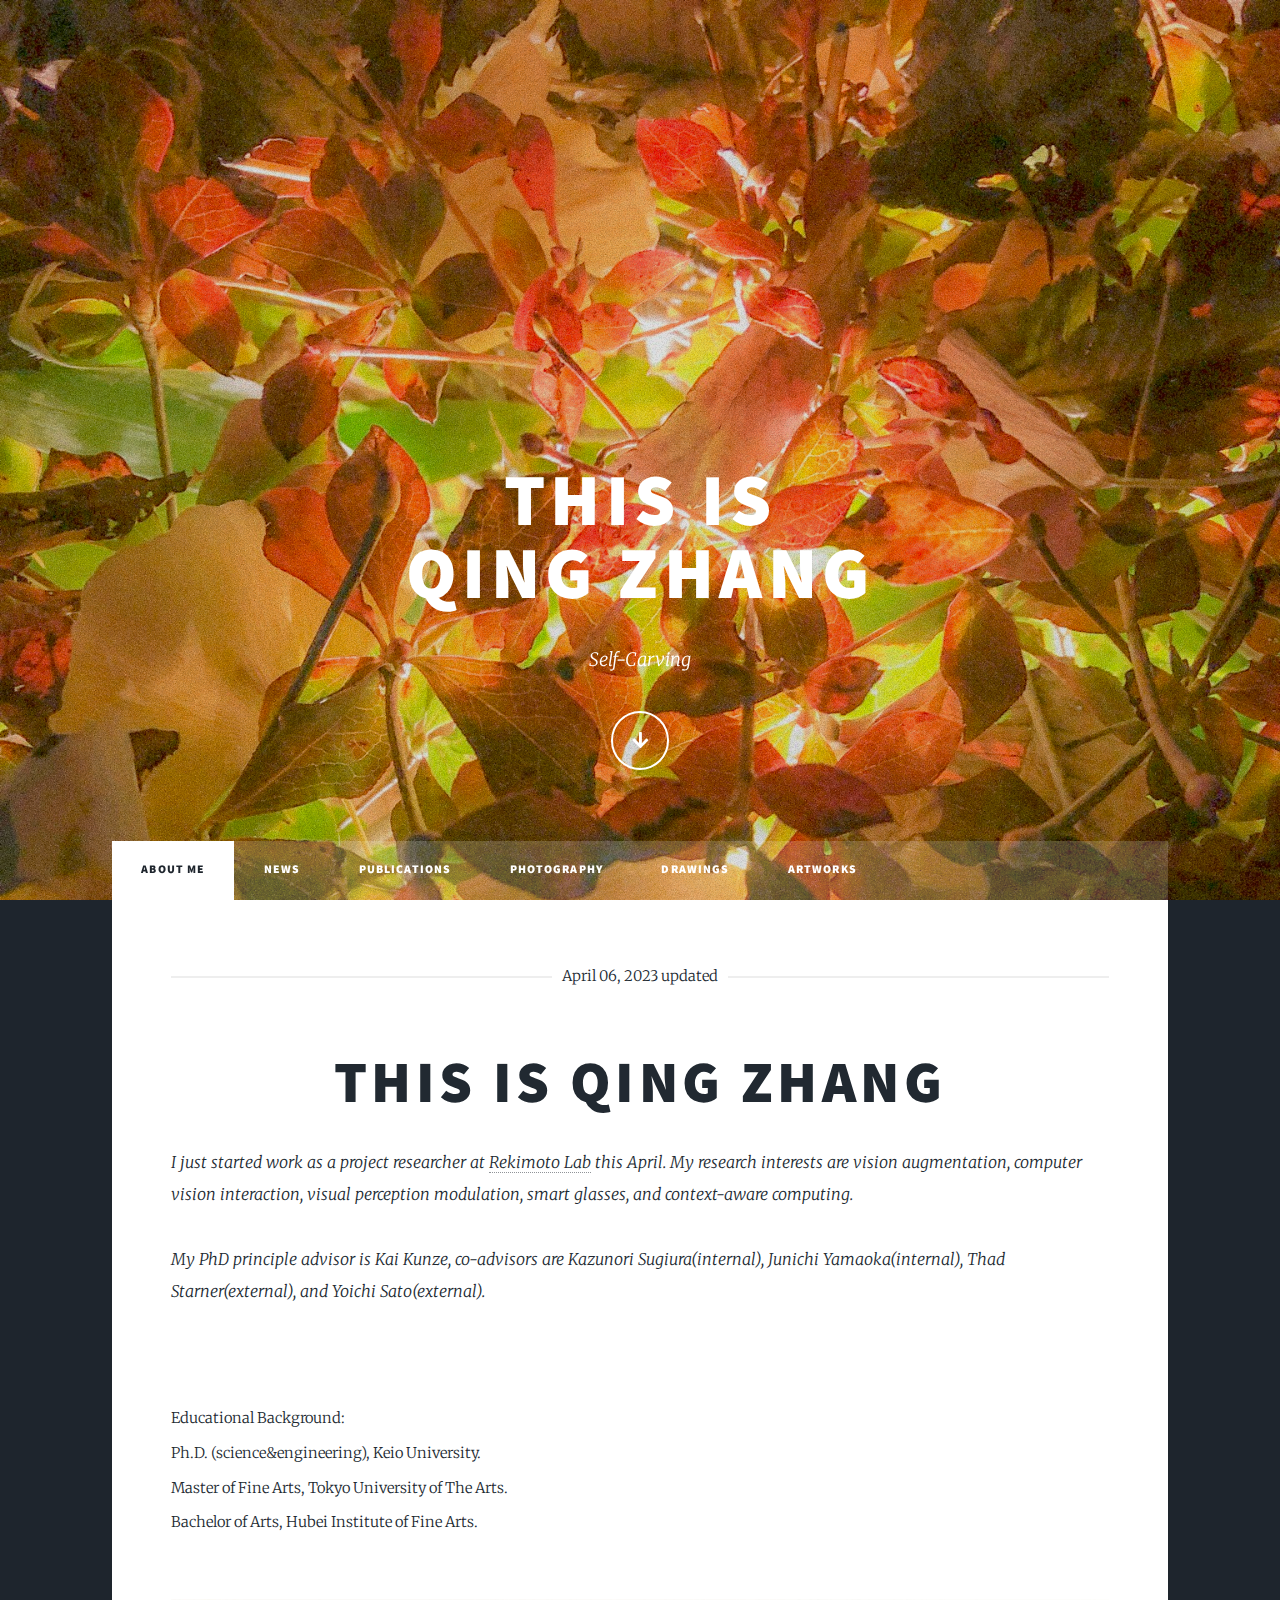
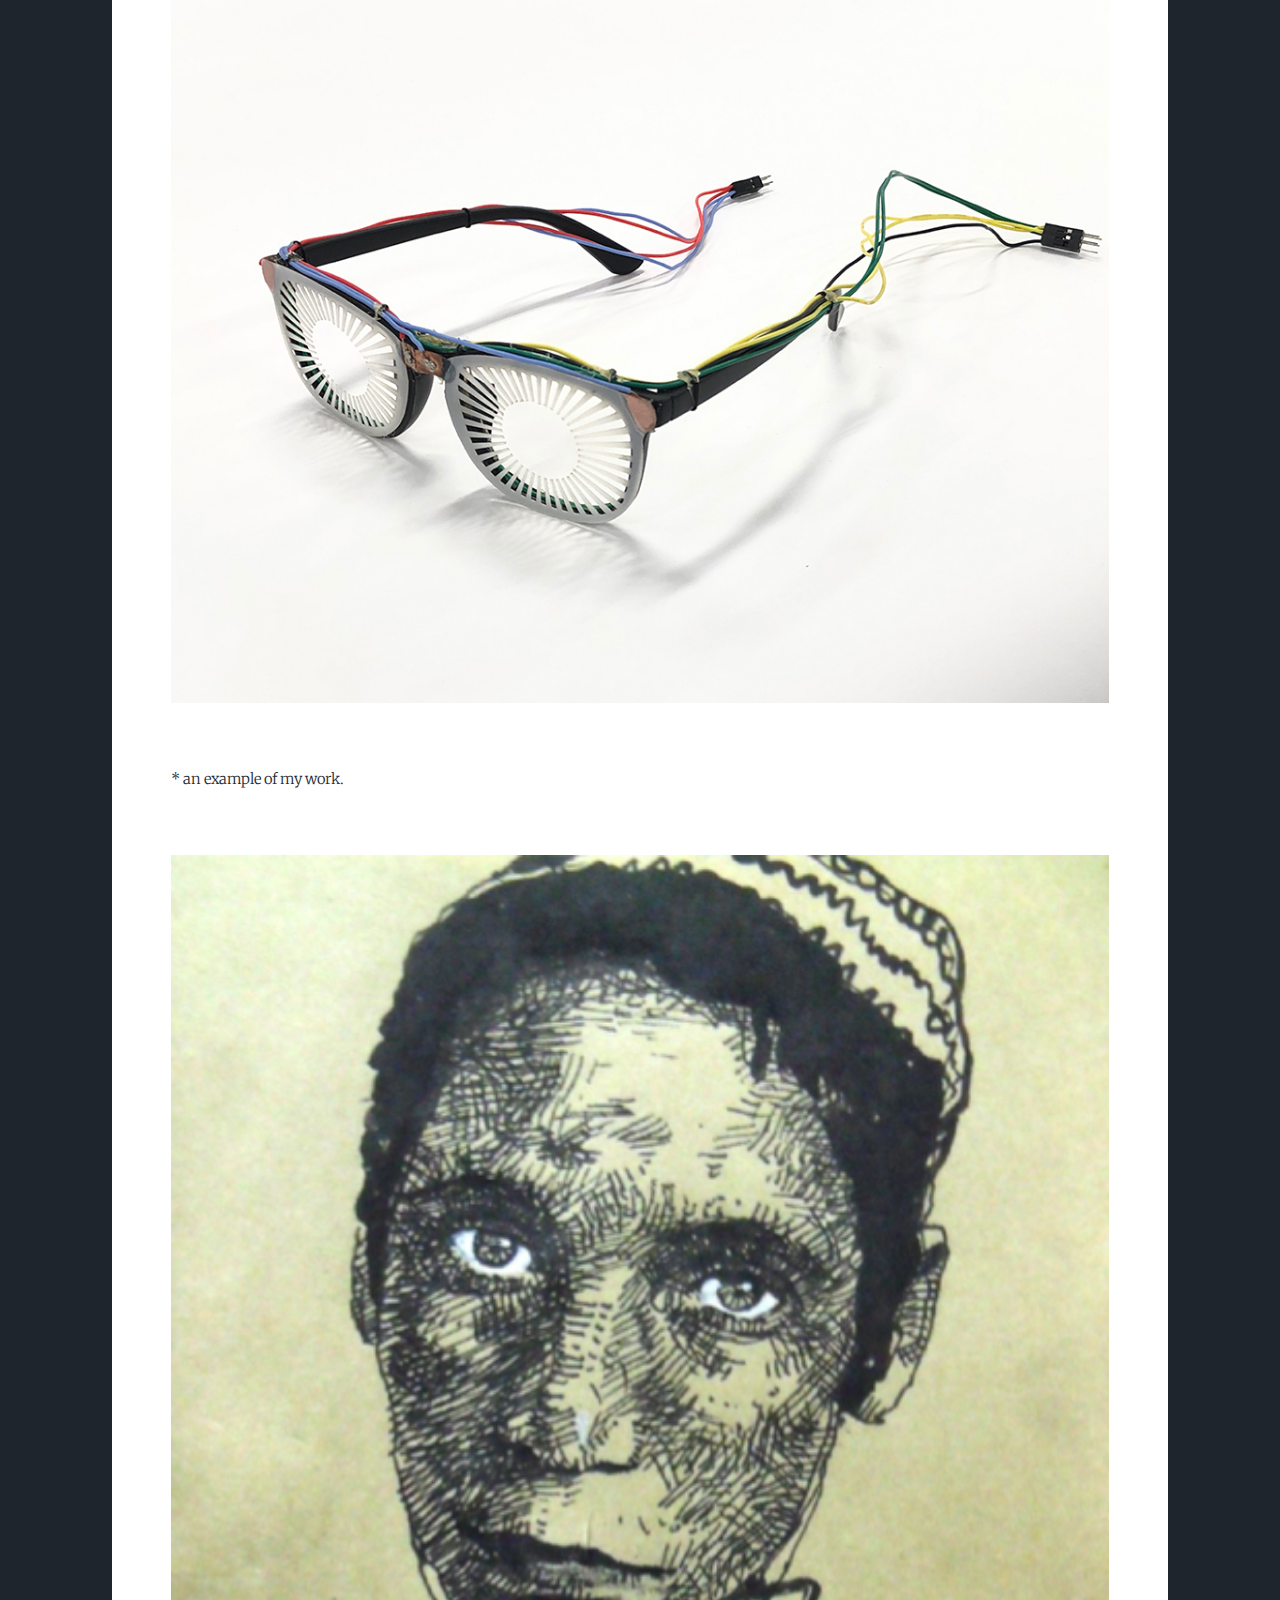
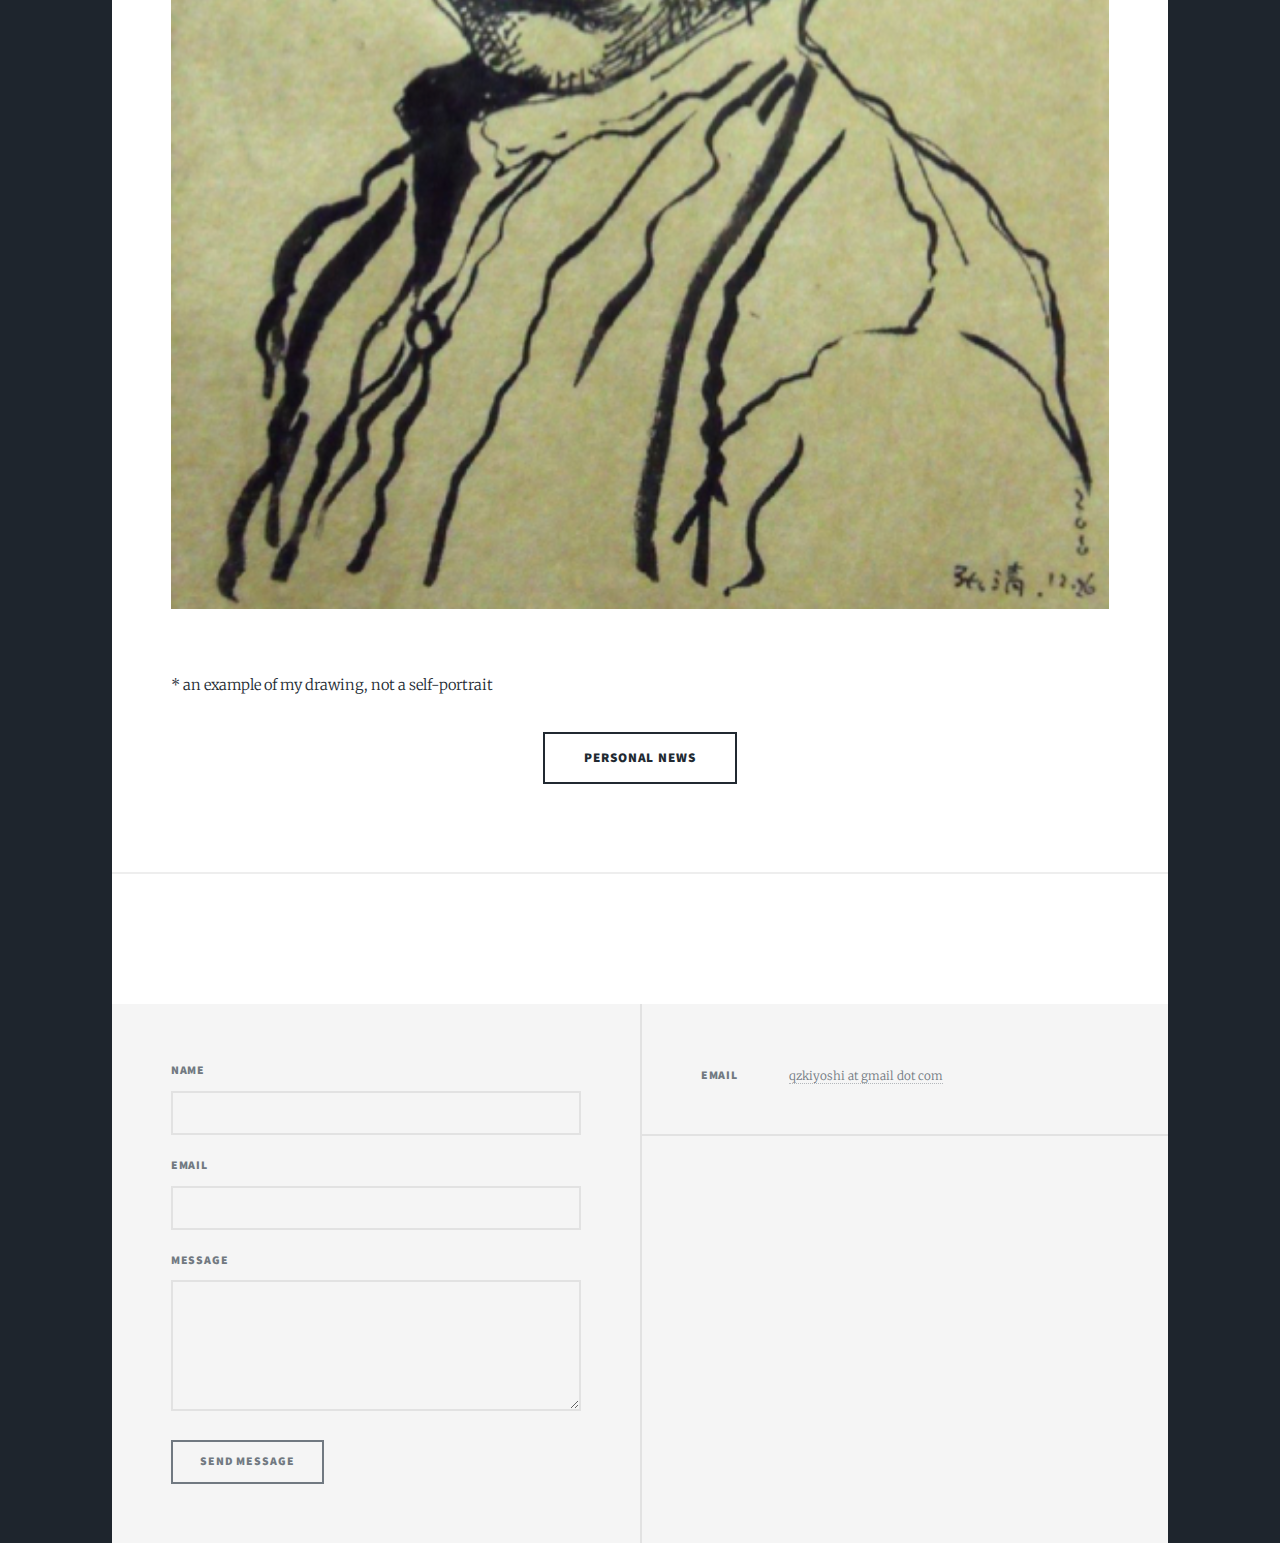
==== commit fad02d16: "0412" ====
--- a/index.html
+++ b/index.html
@@ -72,7 +72,7 @@
 								<header class="major">
 									<span class="date">April 06, 2023 updated</span>
 									<h1>This is Qing Zhang</h1>
-									<p style="text-align: left;">I just started work as a postdoctoral researcher at <a href="https://lab.rekimoto.org/">Rekimoto Lab</a> this April. 
+									<p style="text-align: left;">I just started work as a project researcher at <a href="https://lab.rekimoto.org/">Rekimoto Lab</a> this April. 
                                         My research interests are vision augmentation, computer vision interaction, visual perception modulation, 
                                         smart glasses, and context-aware computing.
 									</br>
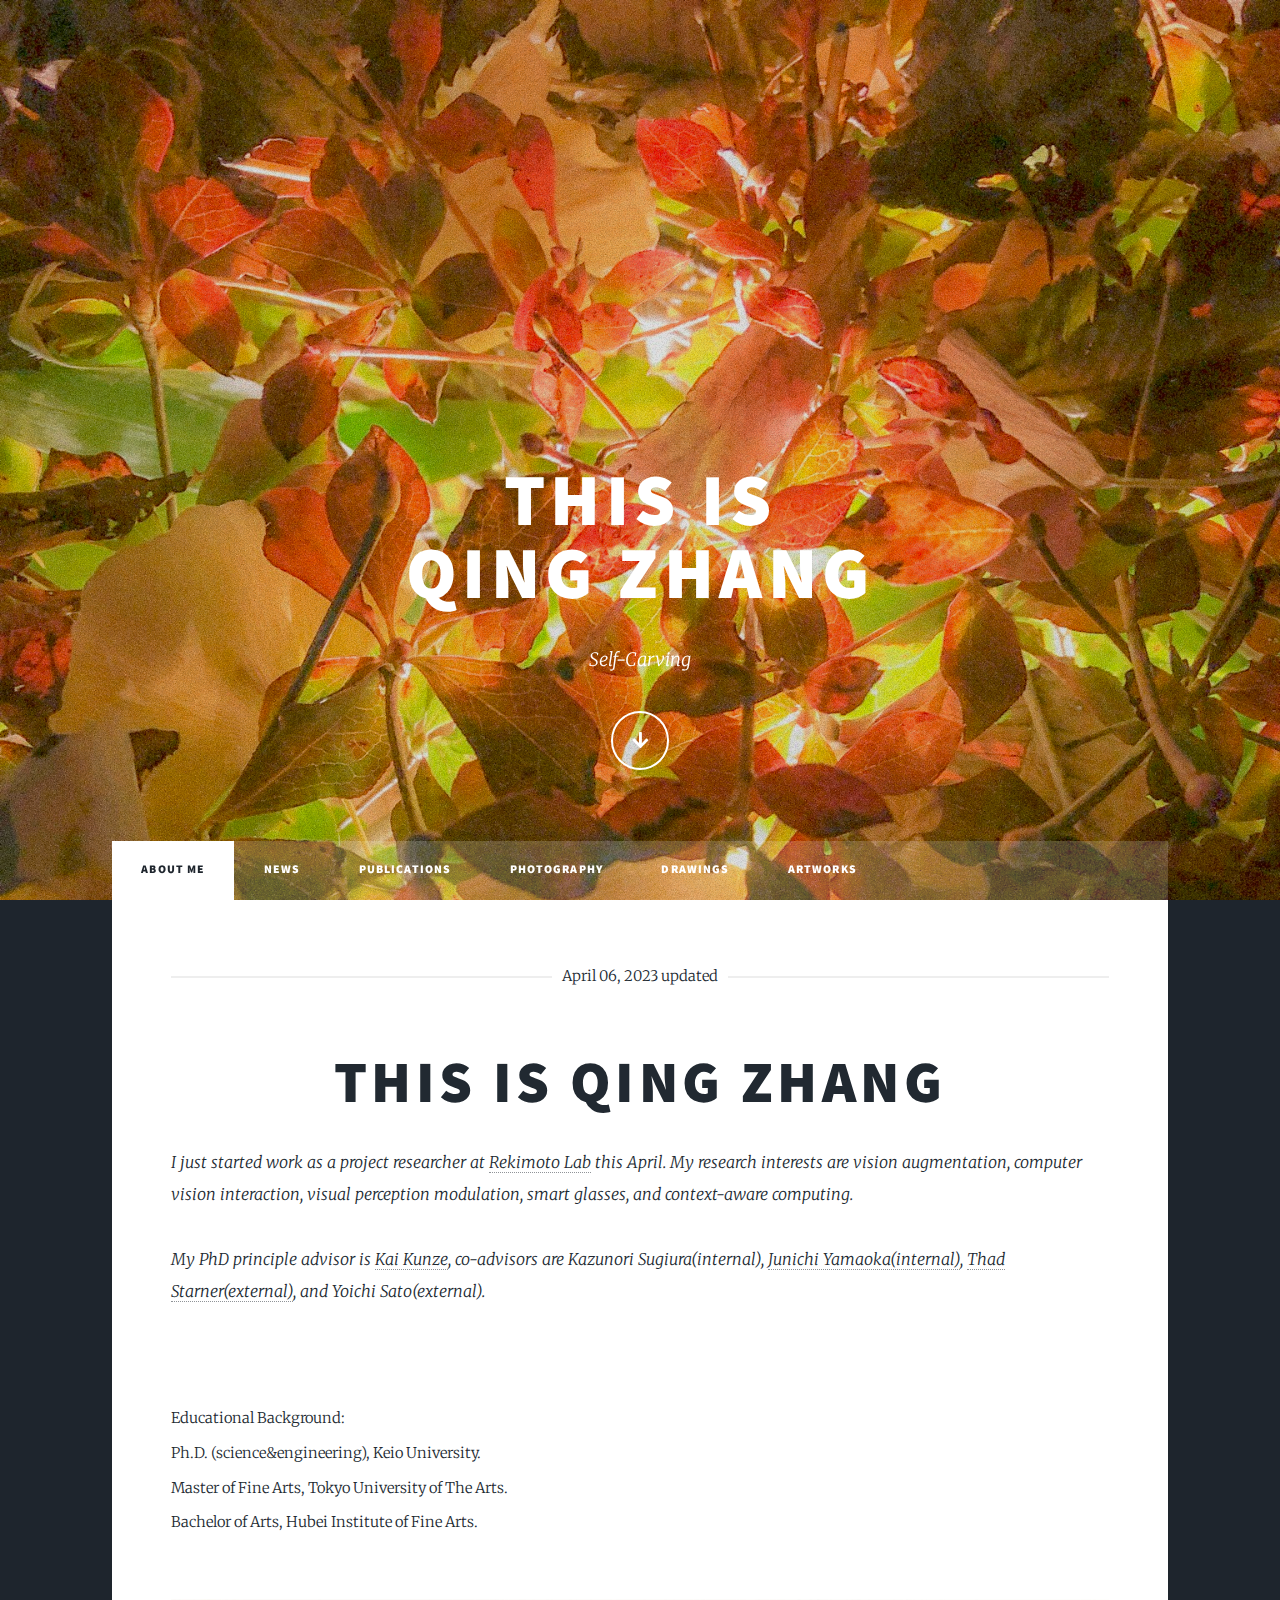
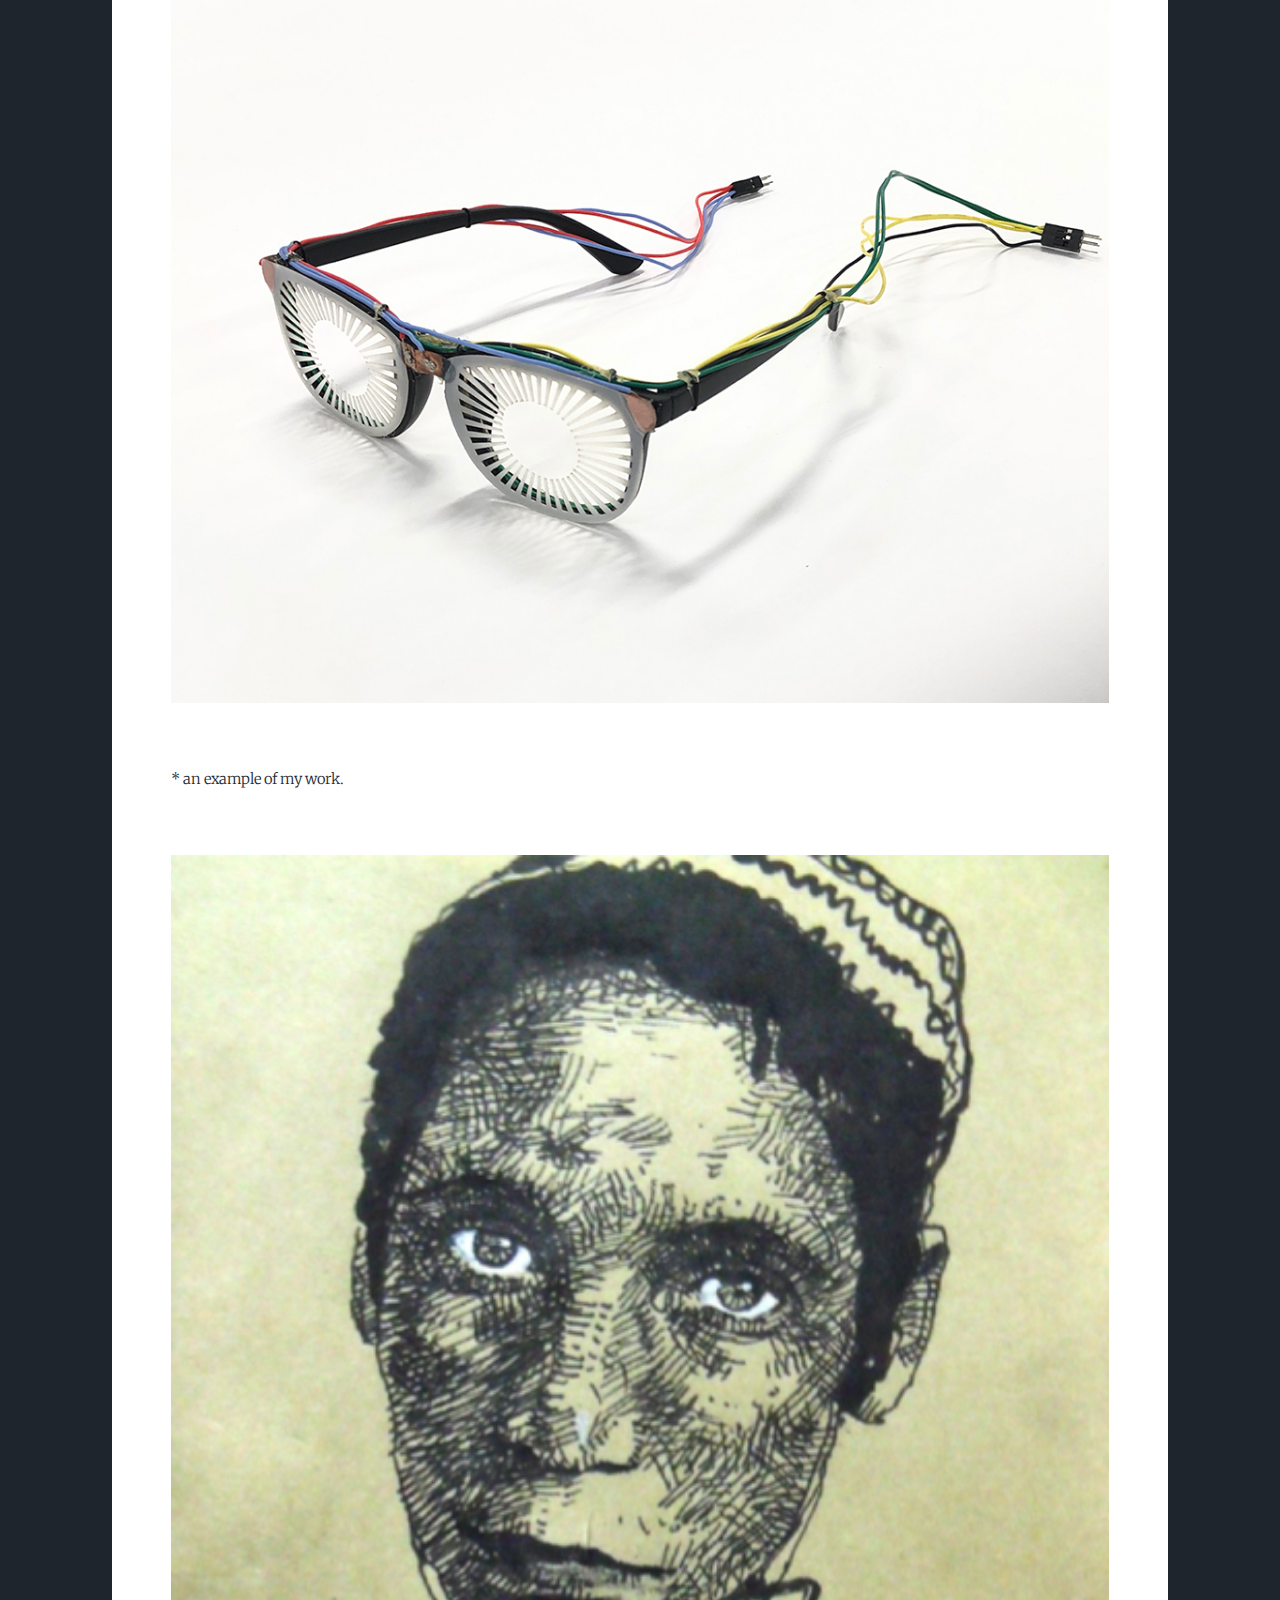
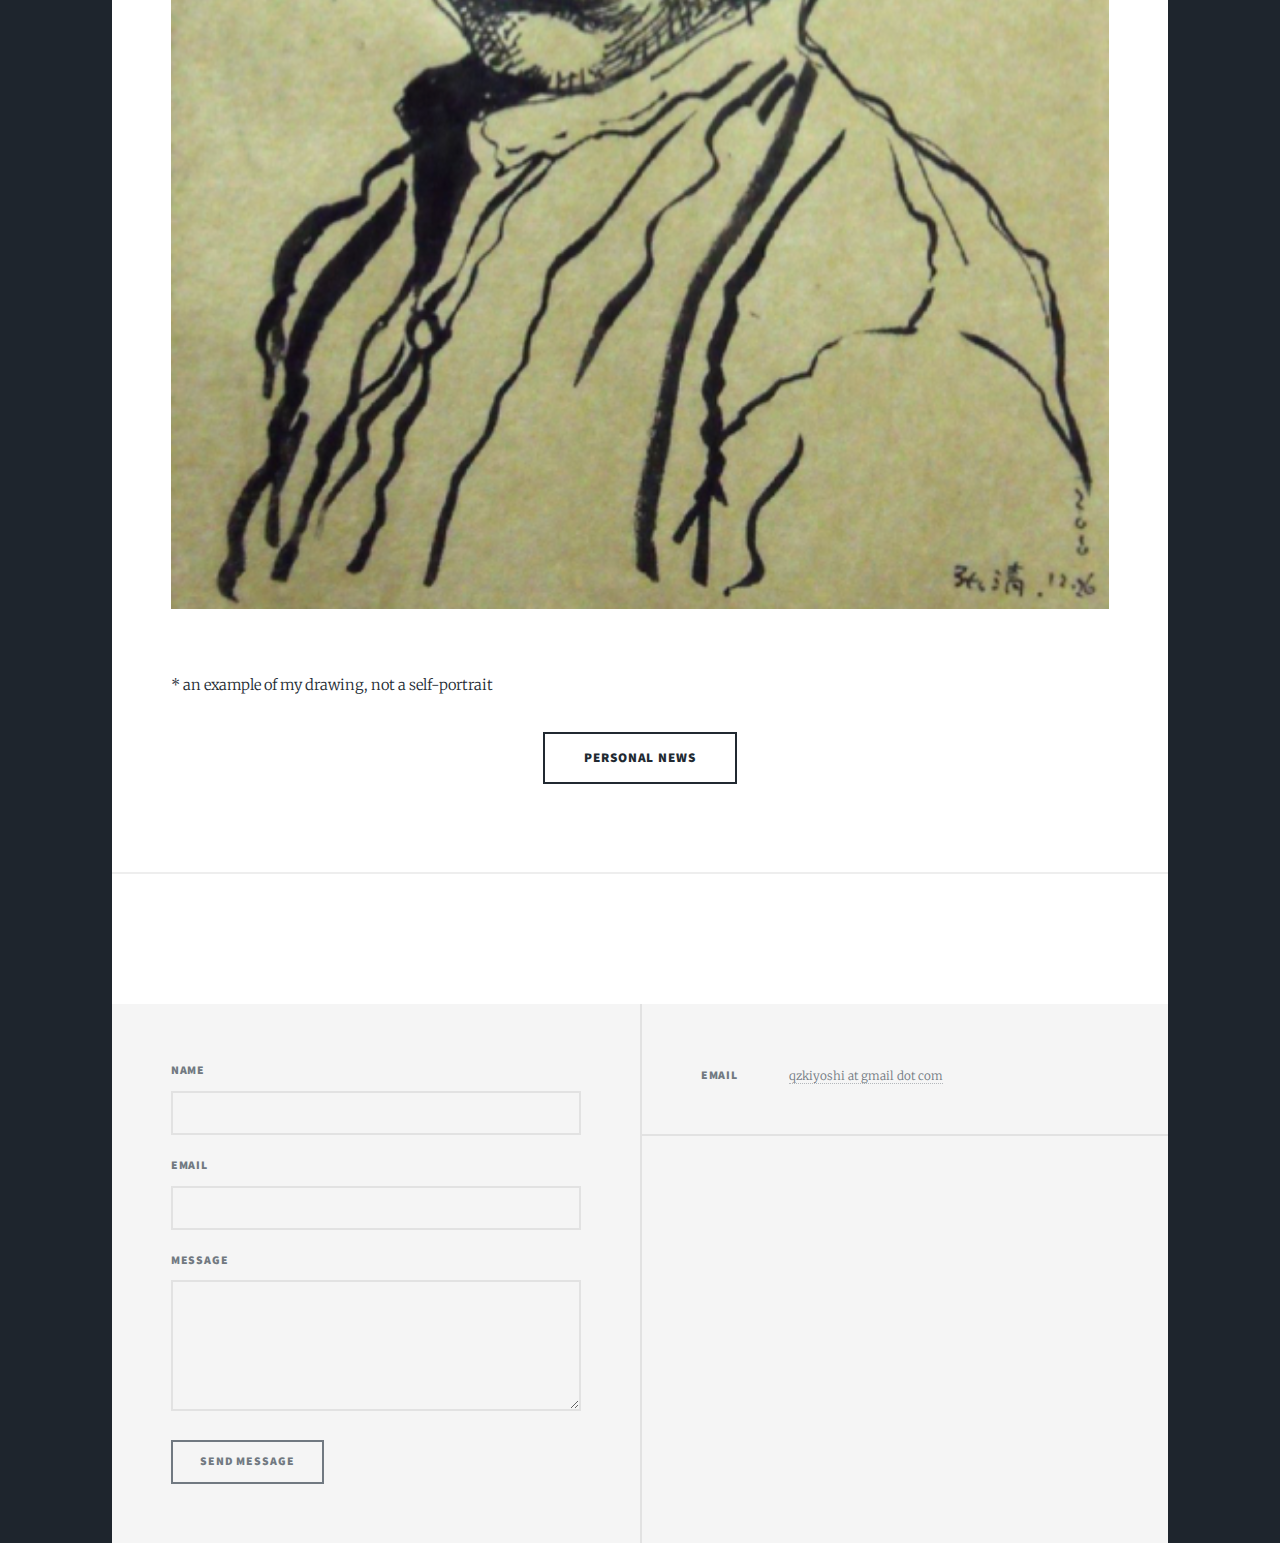
==== commit 95002544: "Update index.html" ====
--- a/index.html
+++ b/index.html
@@ -77,7 +77,7 @@
                                         smart glasses, and context-aware computing.
 									</br>
 									</br>
-										My PhD principle advisor is Kai Kunze, co-advisors are Kazunori Sugiura(internal), Junichi Yamaoka(internal), Thad Starner(external), and Yoichi Sato(external).
+										My PhD principle advisor is <a href="https://kaikunze.de/">Kai Kunze</a>, co-advisors are Kazunori Sugiura(internal), <a href="https://www.junichiyamaoka.net/">Junichi Yamaoka(internal)</a>, <a href="https://www.cc.gatech.edu/people/thad-starner">Thad Starner(external)</a>, and Yoichi Sato(external).
 									
 										</p>
 										<!-- <p>こんにちは、慶應義塾大学大学院博士課程在学中の張清です。
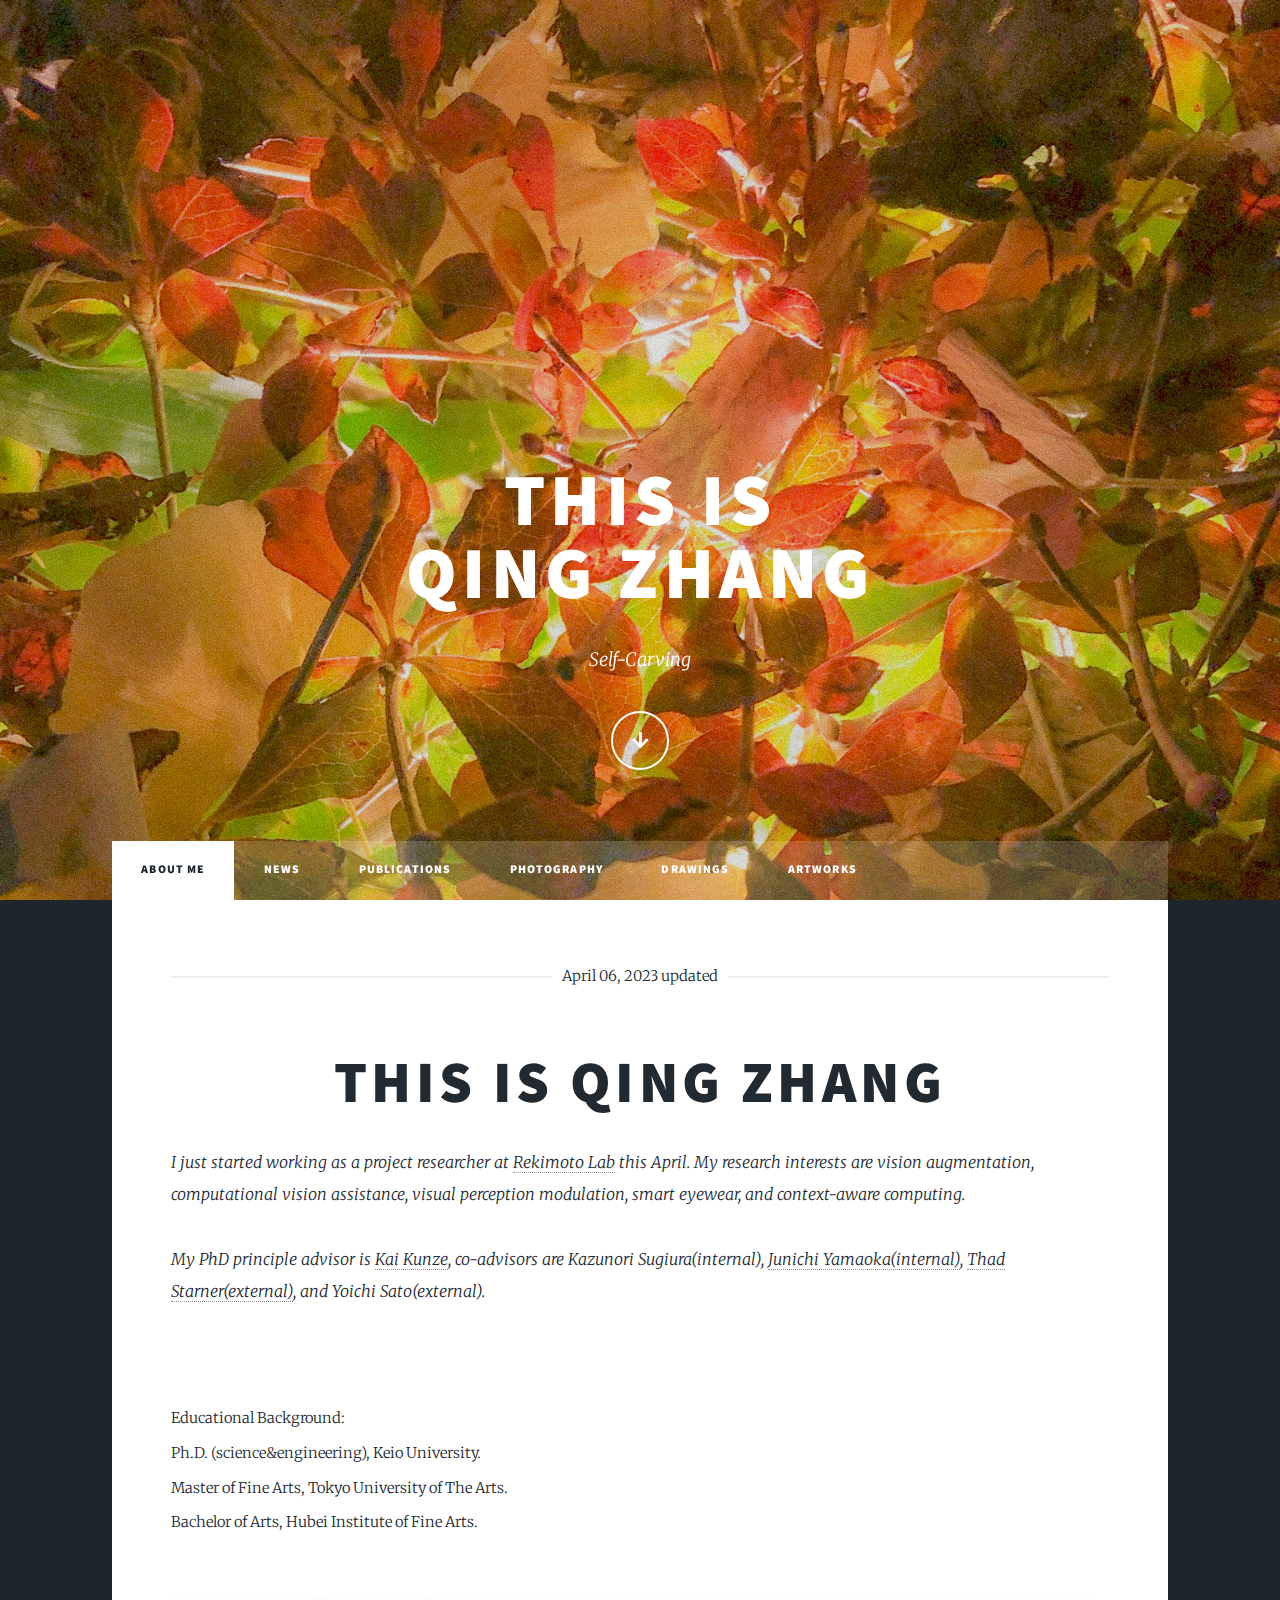
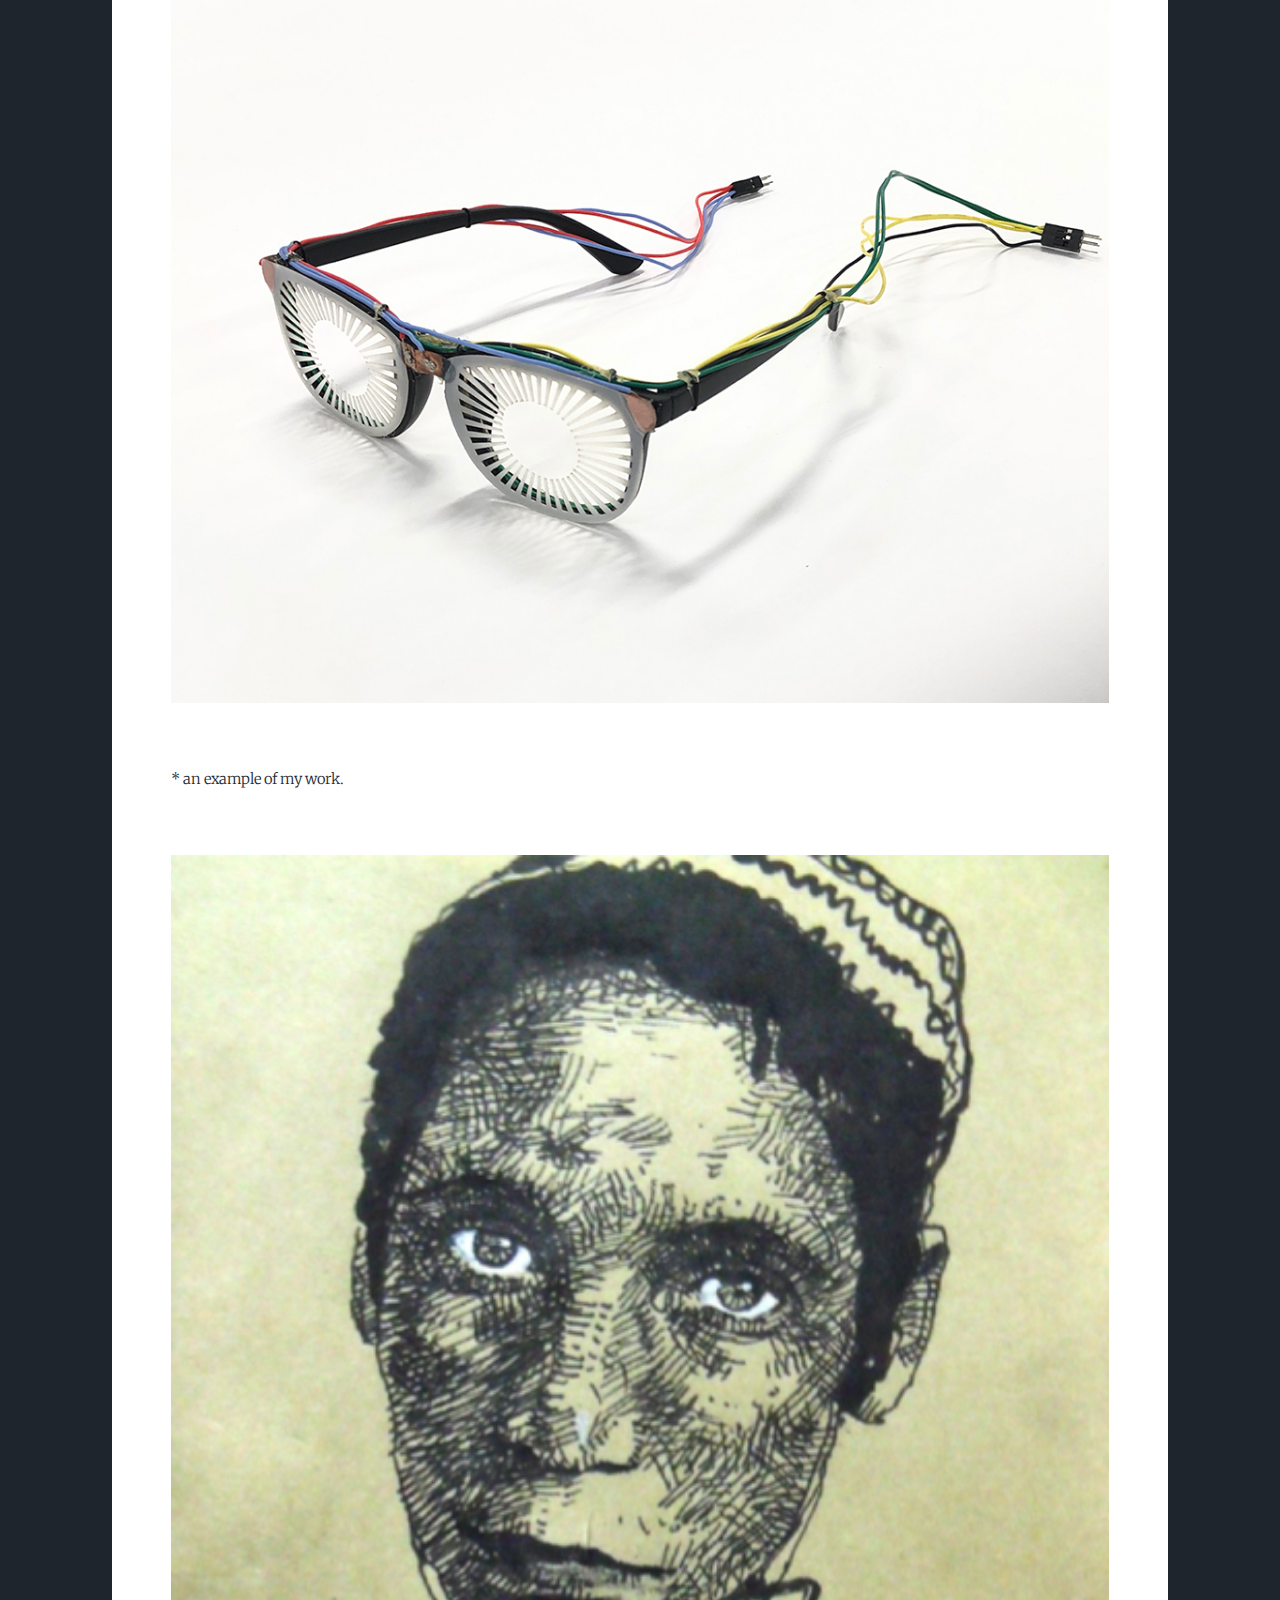
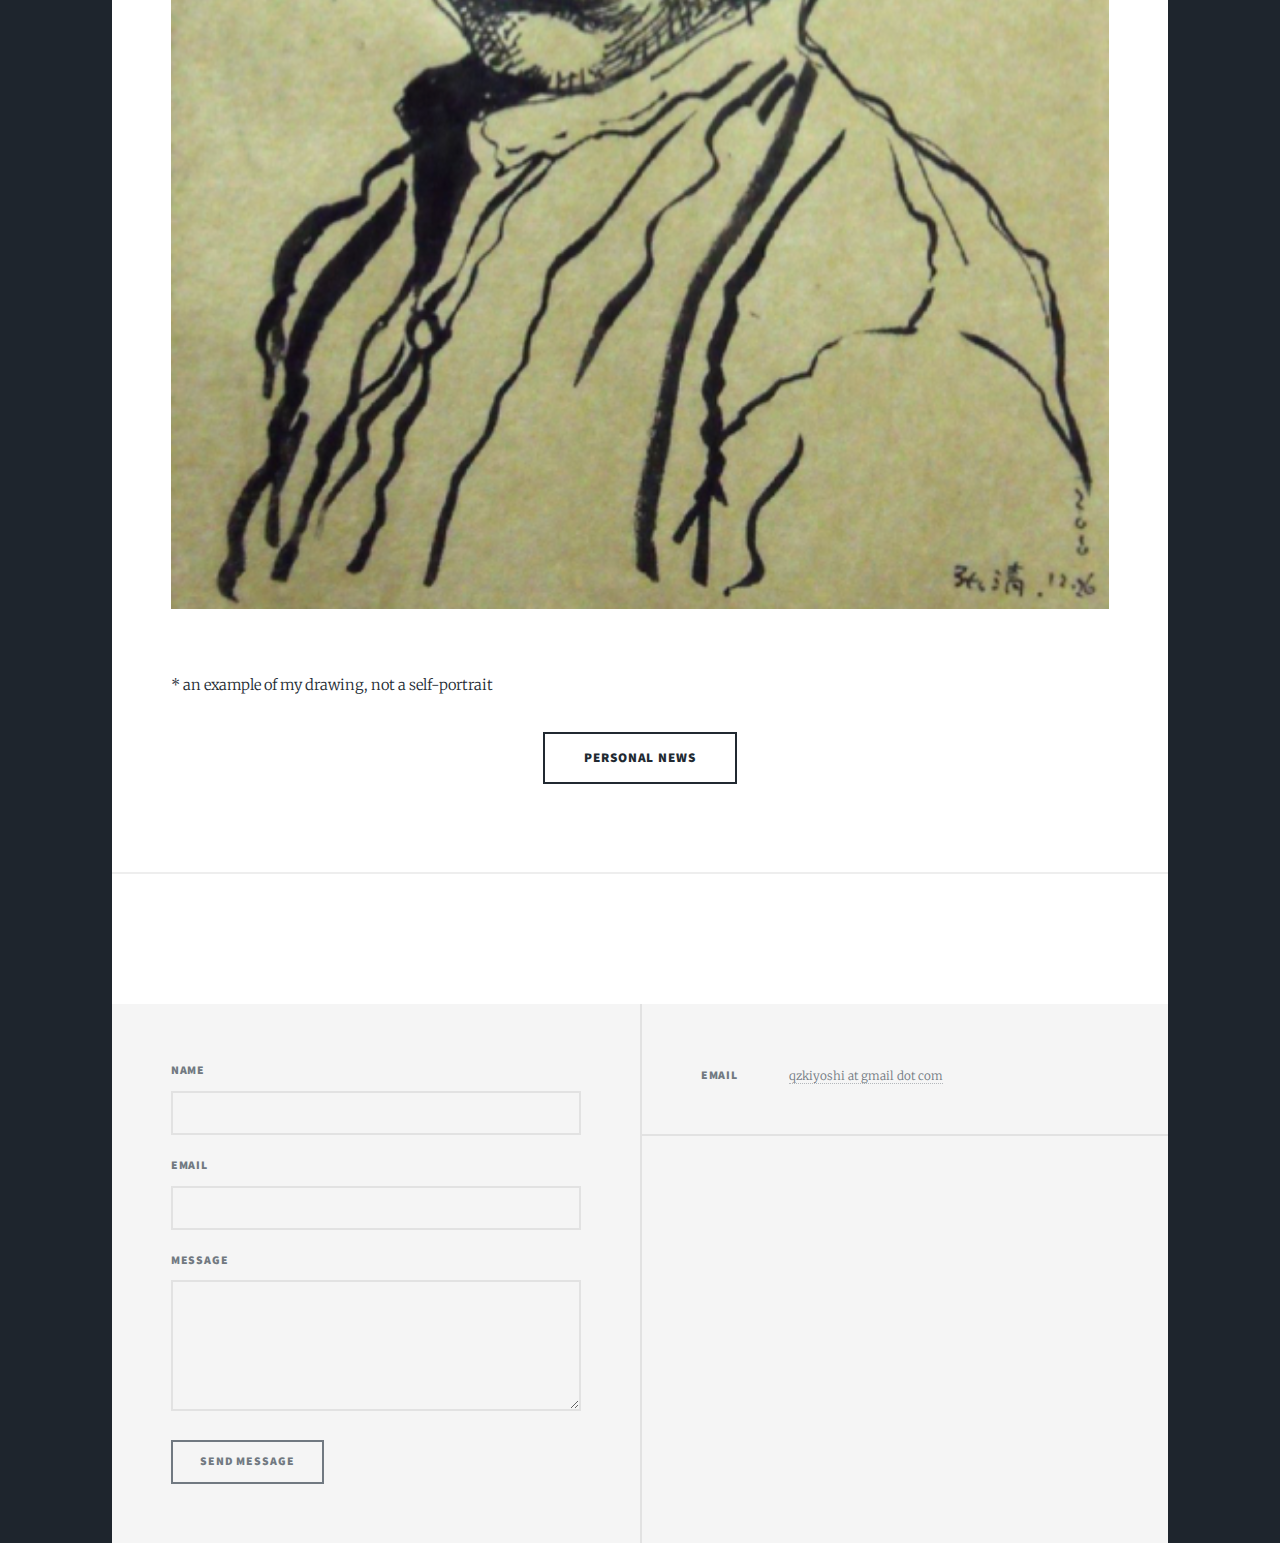
==== commit 88c7d7ed: "minor changes" ====
--- a/index.html
+++ b/index.html
@@ -72,9 +72,9 @@
 								<header class="major">
 									<span class="date">April 06, 2023 updated</span>
 									<h1>This is Qing Zhang</h1>
-									<p style="text-align: left;">I just started work as a project researcher at <a href="https://lab.rekimoto.org/">Rekimoto Lab</a> this April. 
-                                        My research interests are vision augmentation, computer vision interaction, visual perception modulation, 
-                                        smart glasses, and context-aware computing.
+									<p style="text-align: left;">I just started working as a project researcher at <a href="https://lab.rekimoto.org/">Rekimoto Lab</a> this April. 
+                                        My research interests are vision augmentation, computational vision assistance, visual perception modulation, 
+                                        smart eyewear, and context-aware computing.
 									</br>
 									</br>
 										My PhD principle advisor is <a href="https://kaikunze.de/">Kai Kunze</a>, co-advisors are Kazunori Sugiura(internal), <a href="https://www.junichiyamaoka.net/">Junichi Yamaoka(internal)</a>, <a href="https://www.cc.gatech.edu/people/thad-starner">Thad Starner(external)</a>, and Yoichi Sato(external).
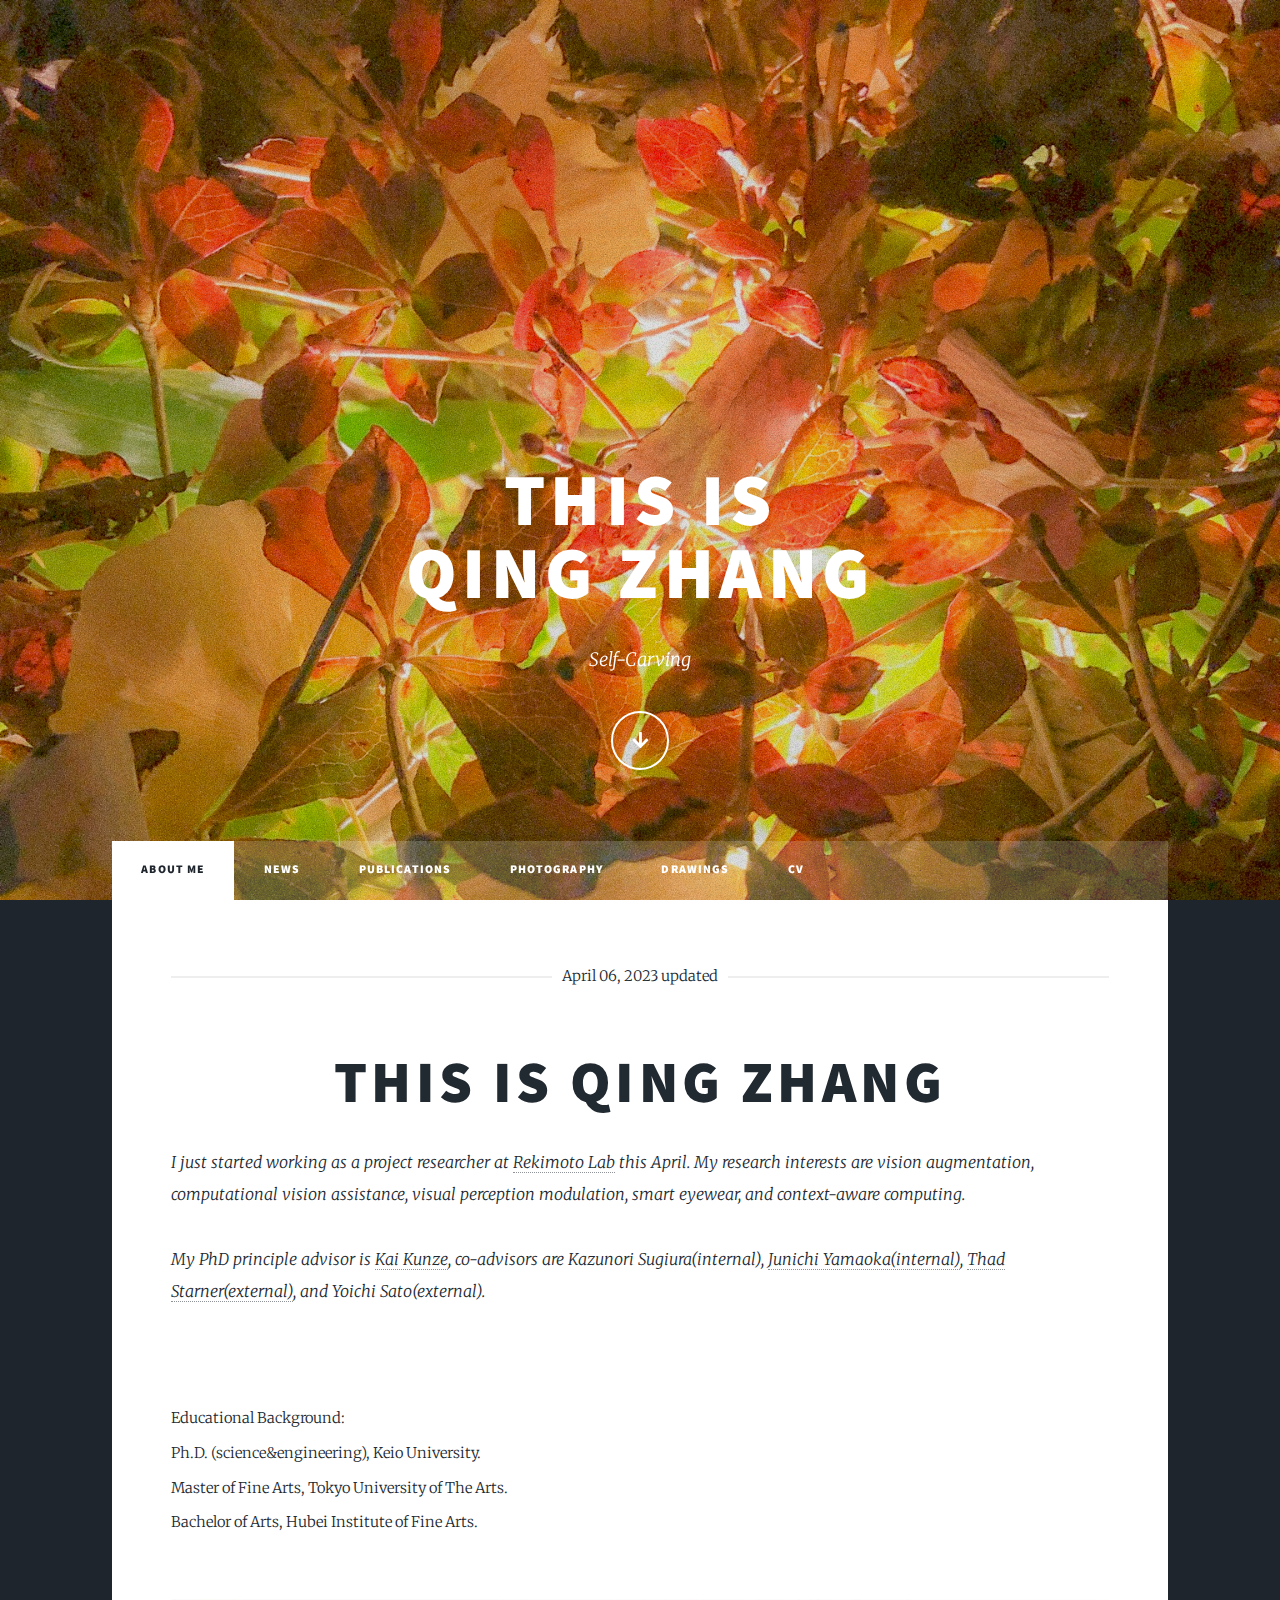
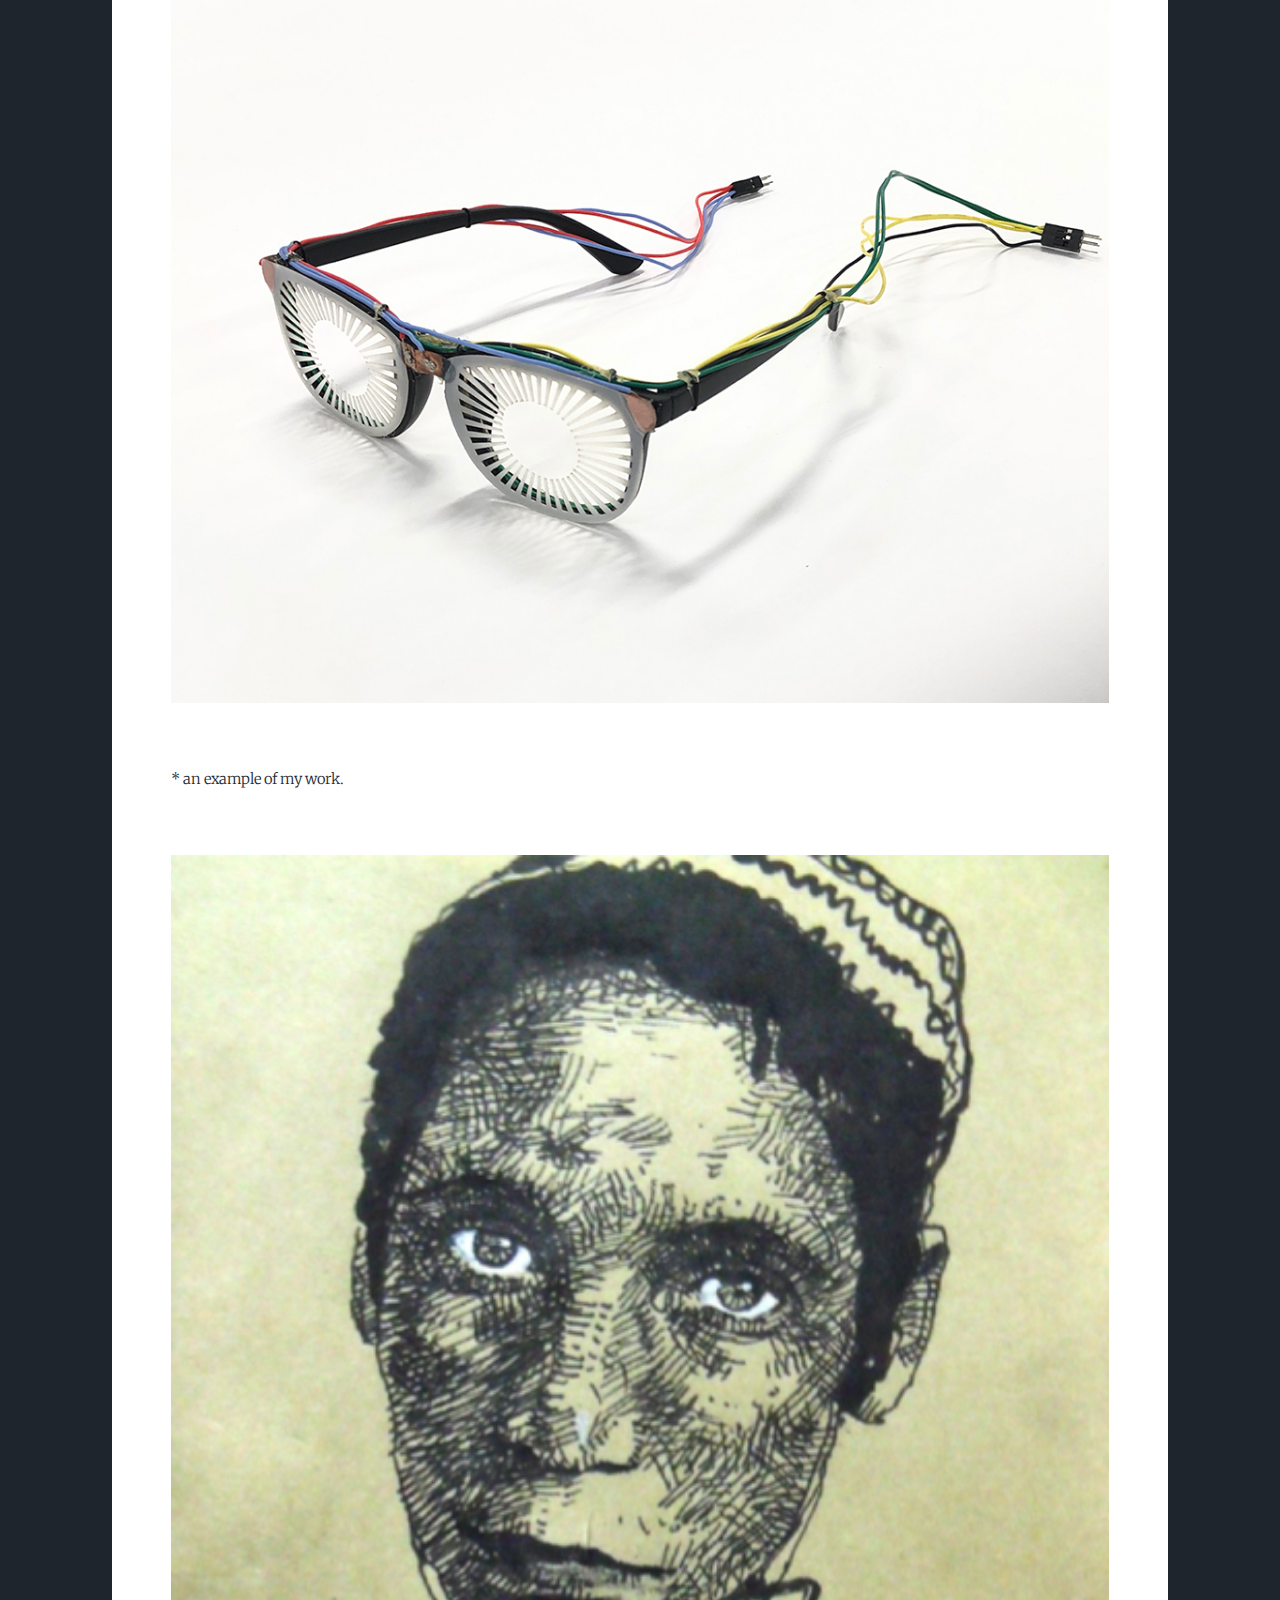
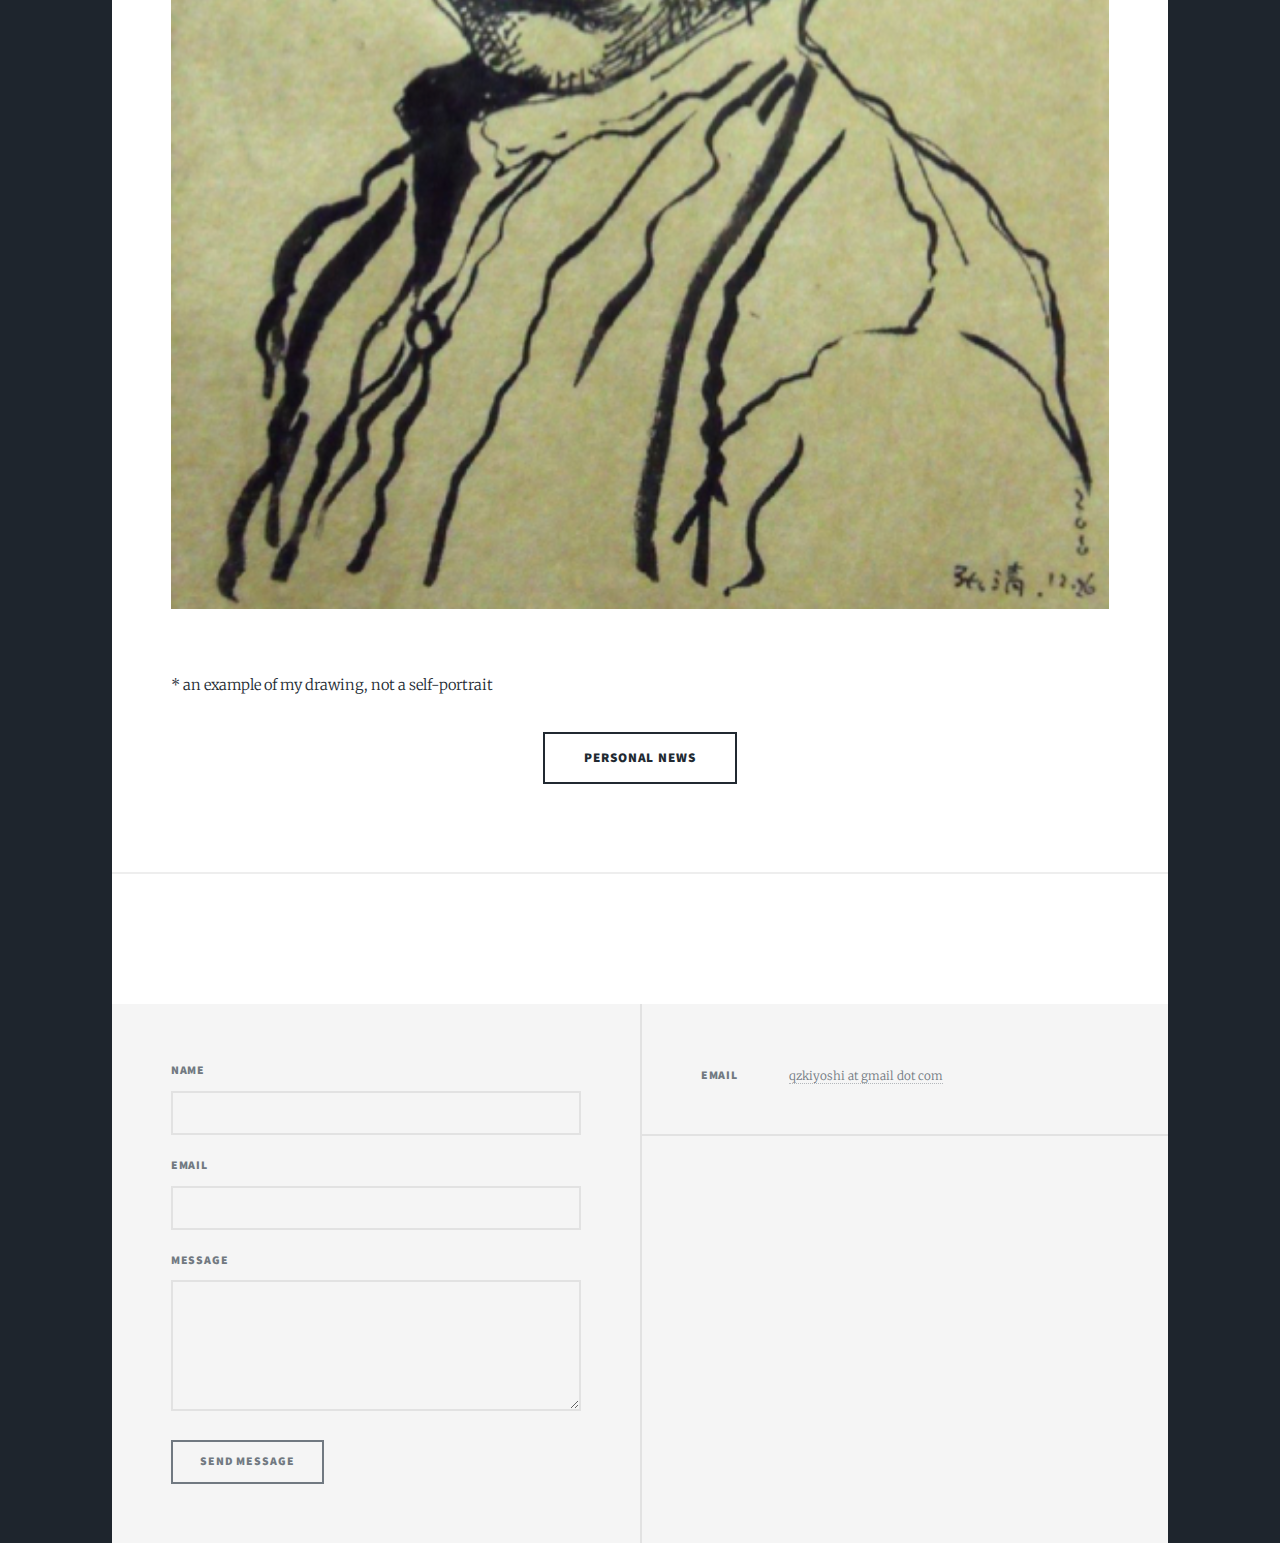
==== commit fb226a17: "added a cv page" ====
--- a/index.html
+++ b/index.html
@@ -52,7 +52,7 @@
 							<li><a href="publications.html">Publications</a></li>
 							<li><a href="Photography.html">Photography</a></li>
 							<li><a href="drawings.html">Drawings</a></li>
-							<li><a href="artworks.html">Artworks</a></li>
+							<li class=""><a href="cv.html">CV</a></li>
 							
 							
 						</ul>
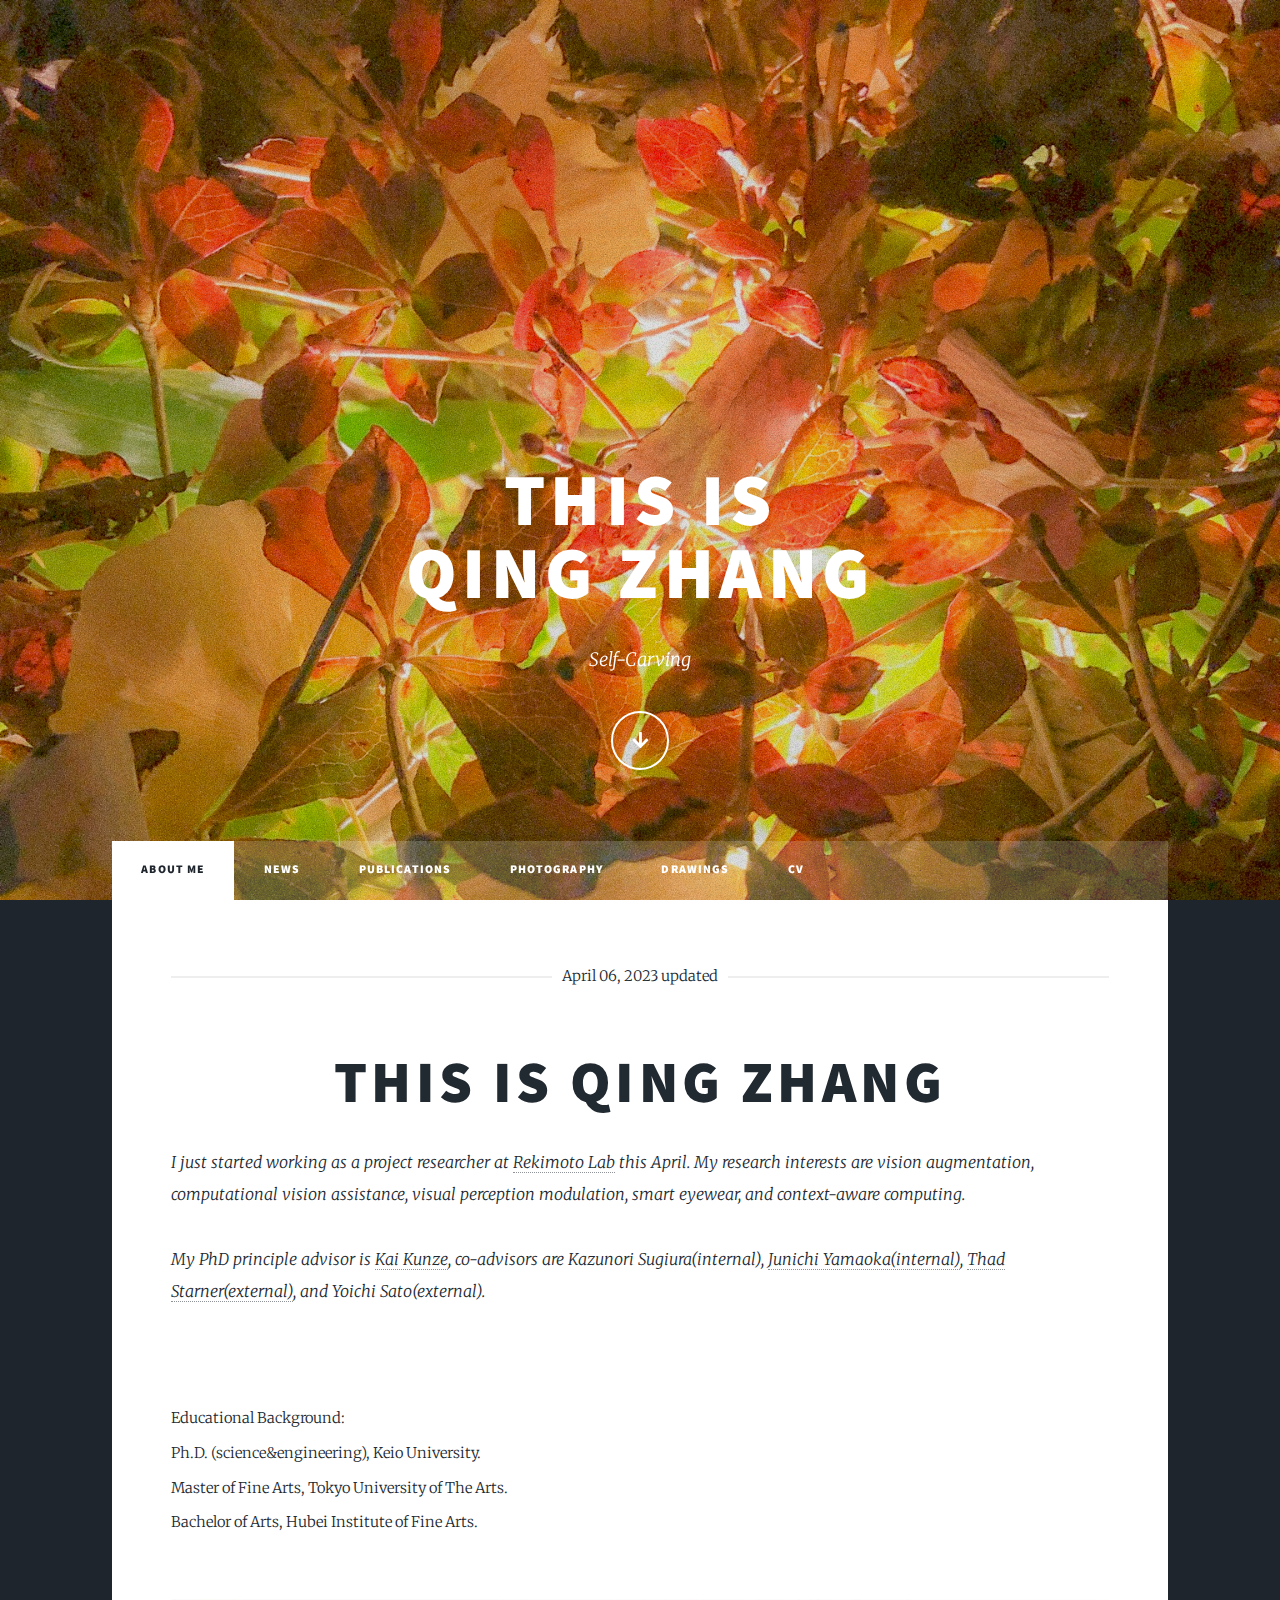
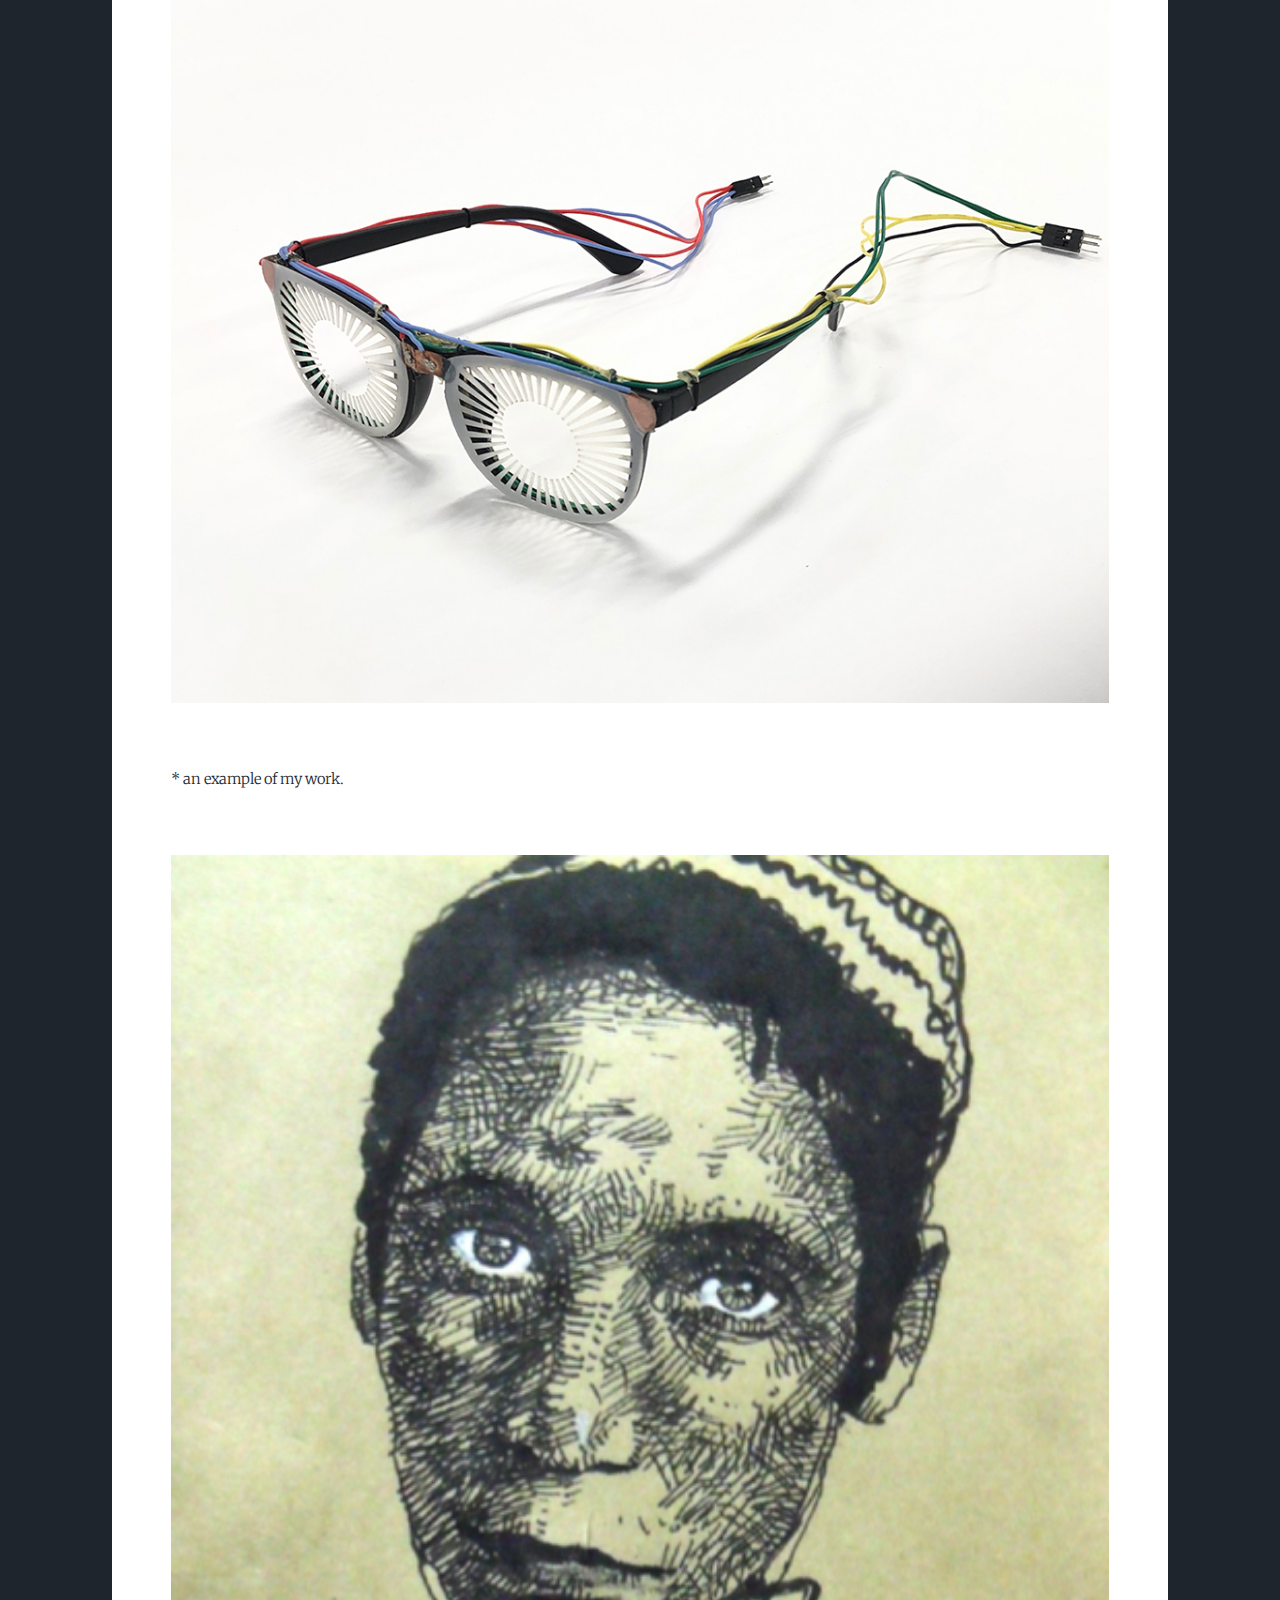
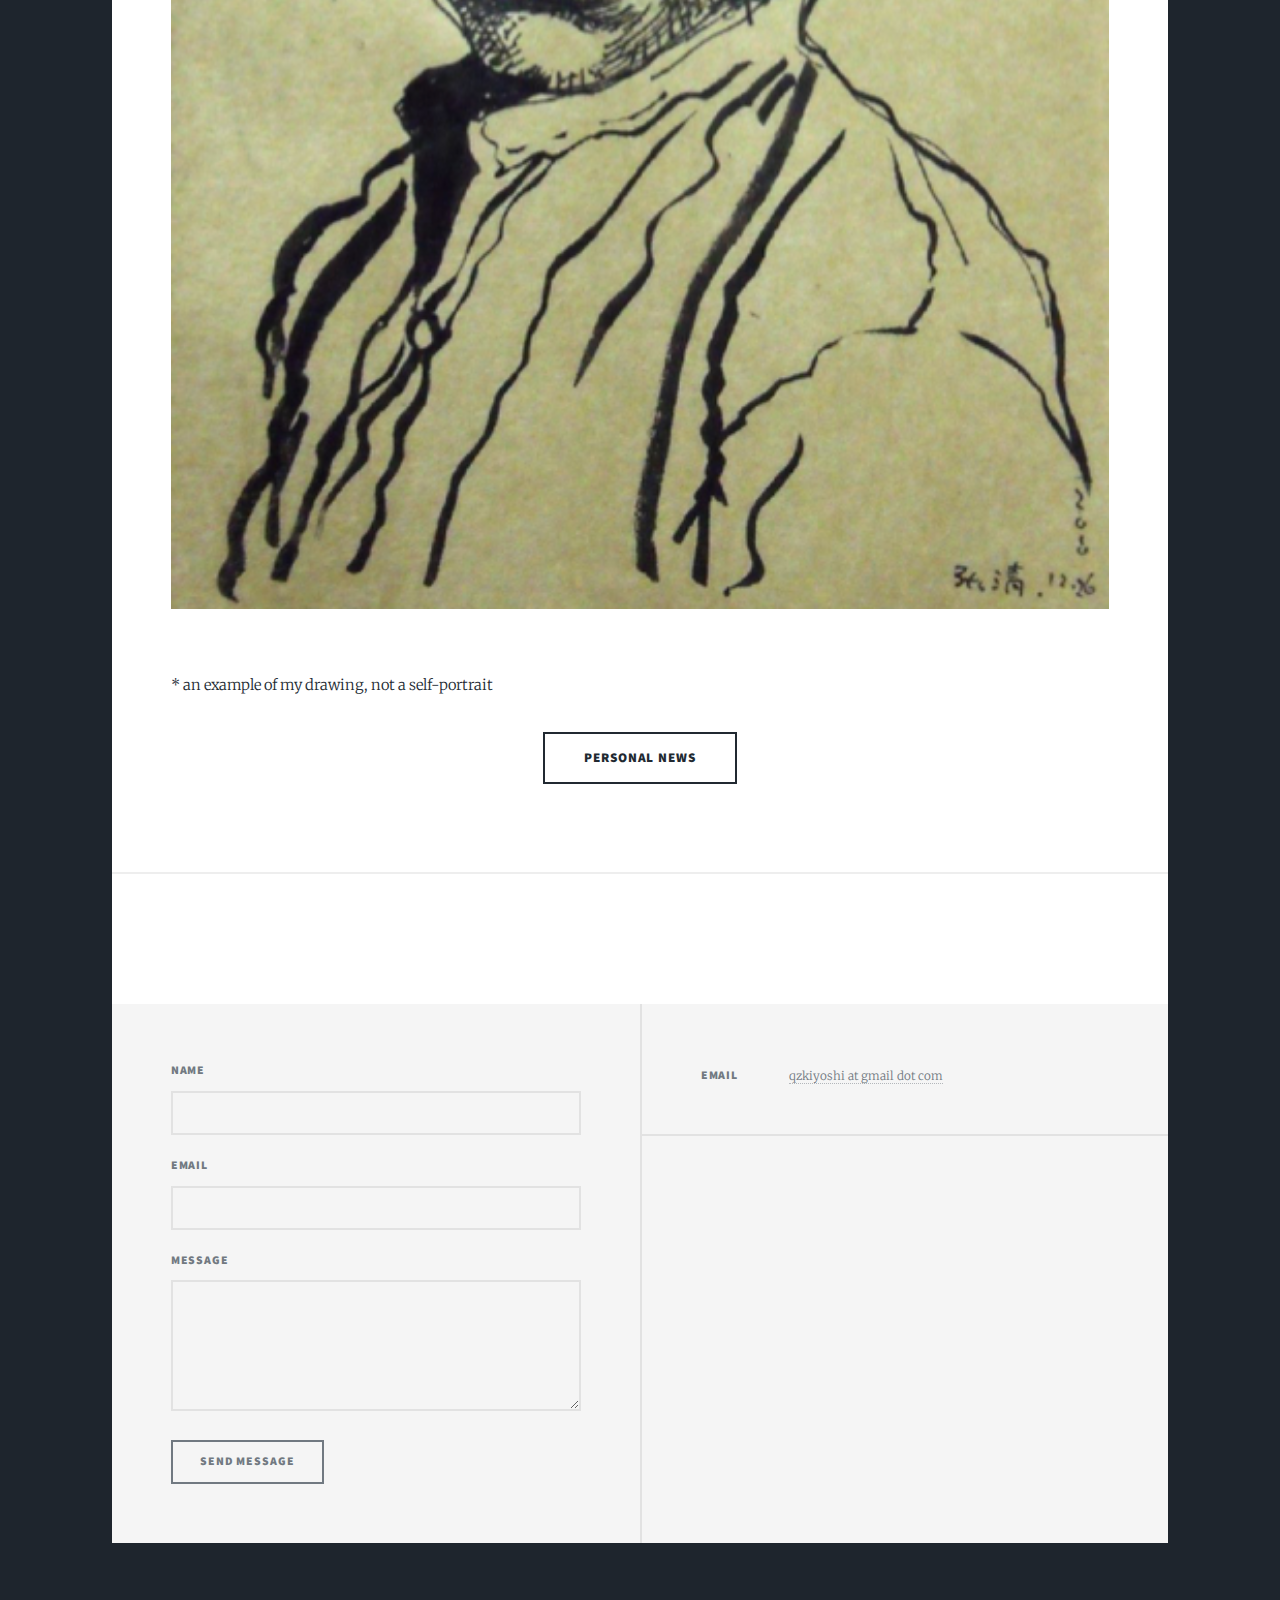
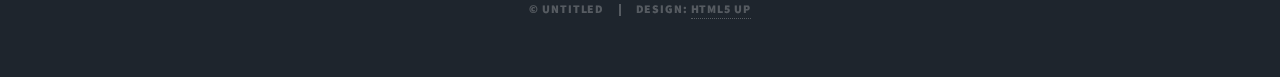
==== commit e425718e: "copyright" ====
--- a/index.html
+++ b/index.html
@@ -256,9 +256,9 @@
 					</footer>
 
 				<!-- Copyright -->
-					<!-- <div id="copyright">
+				 <div id="copyright">
 						<ul><li>&copy; Untitled</li><li>Design: <a href="https://html5up.net">HTML5 UP</a></li></ul>
-					</div> -->
+					</div>
 
 			</div>
 
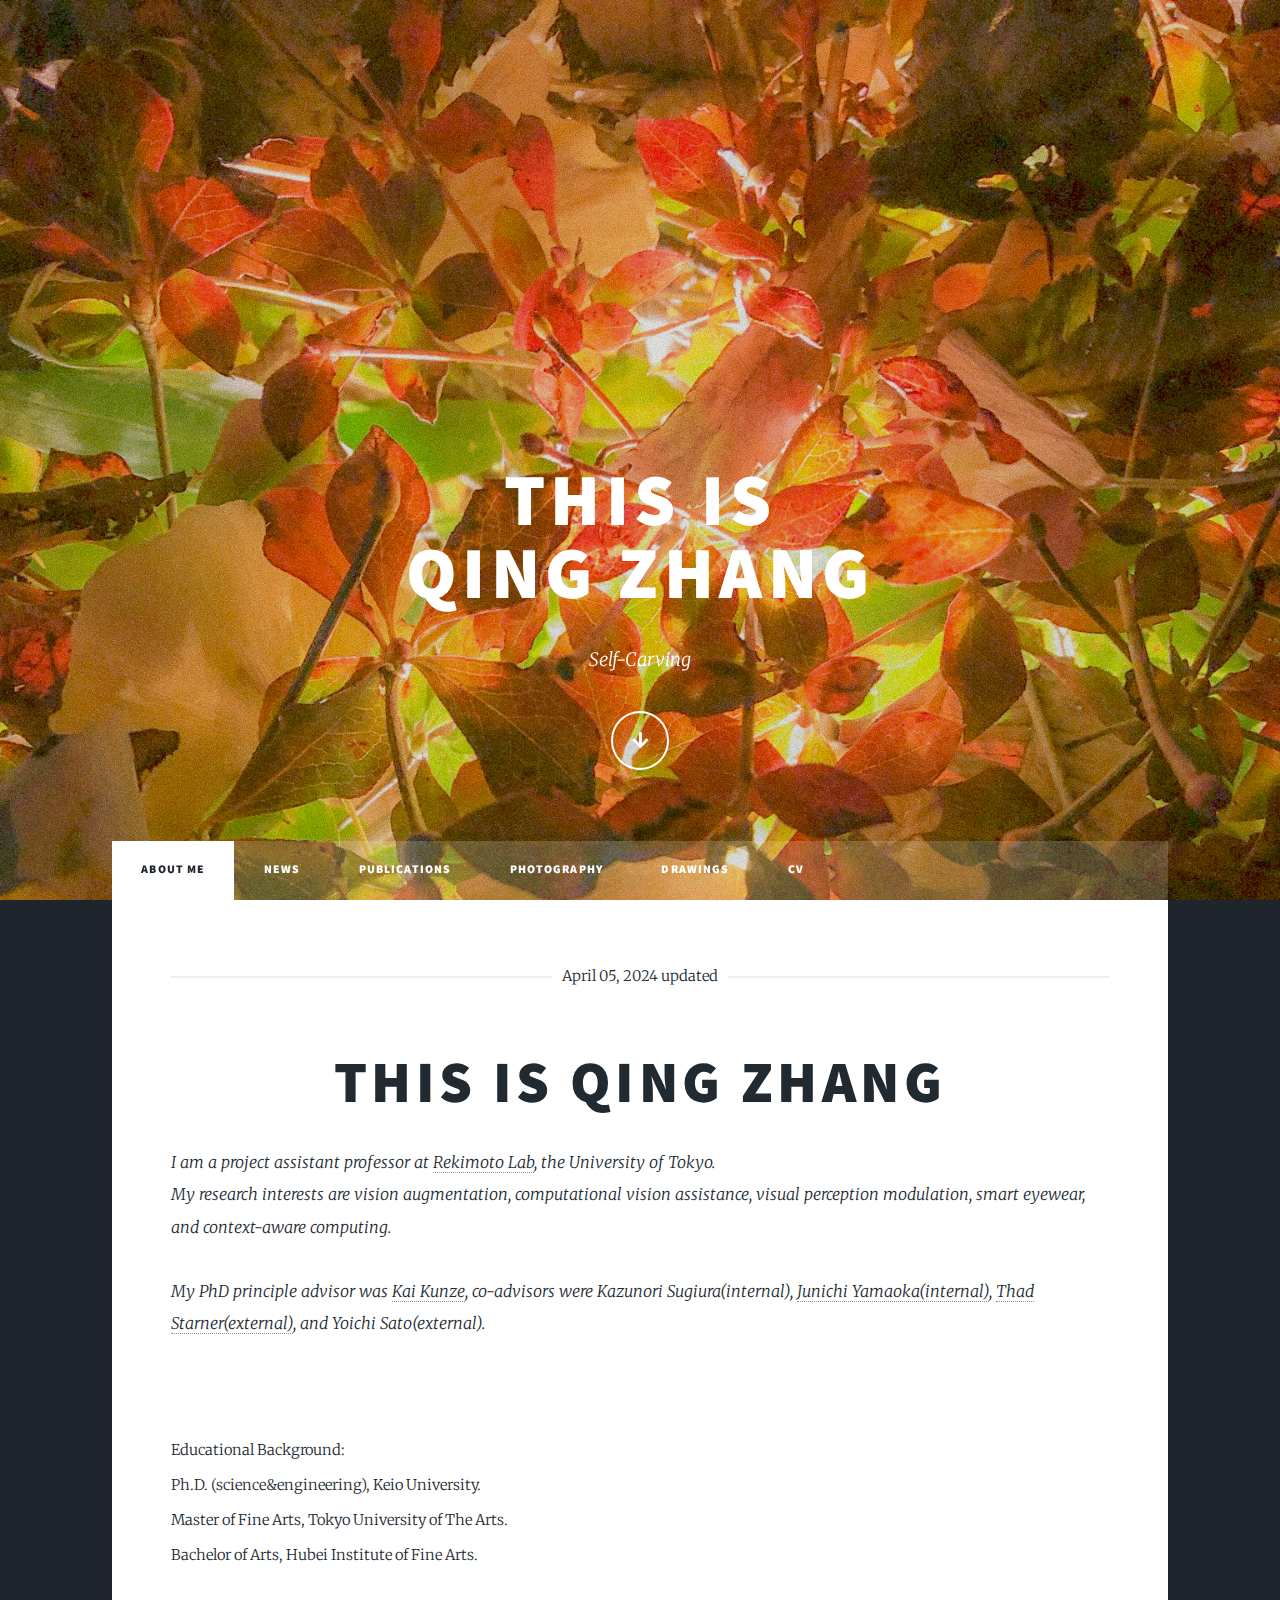
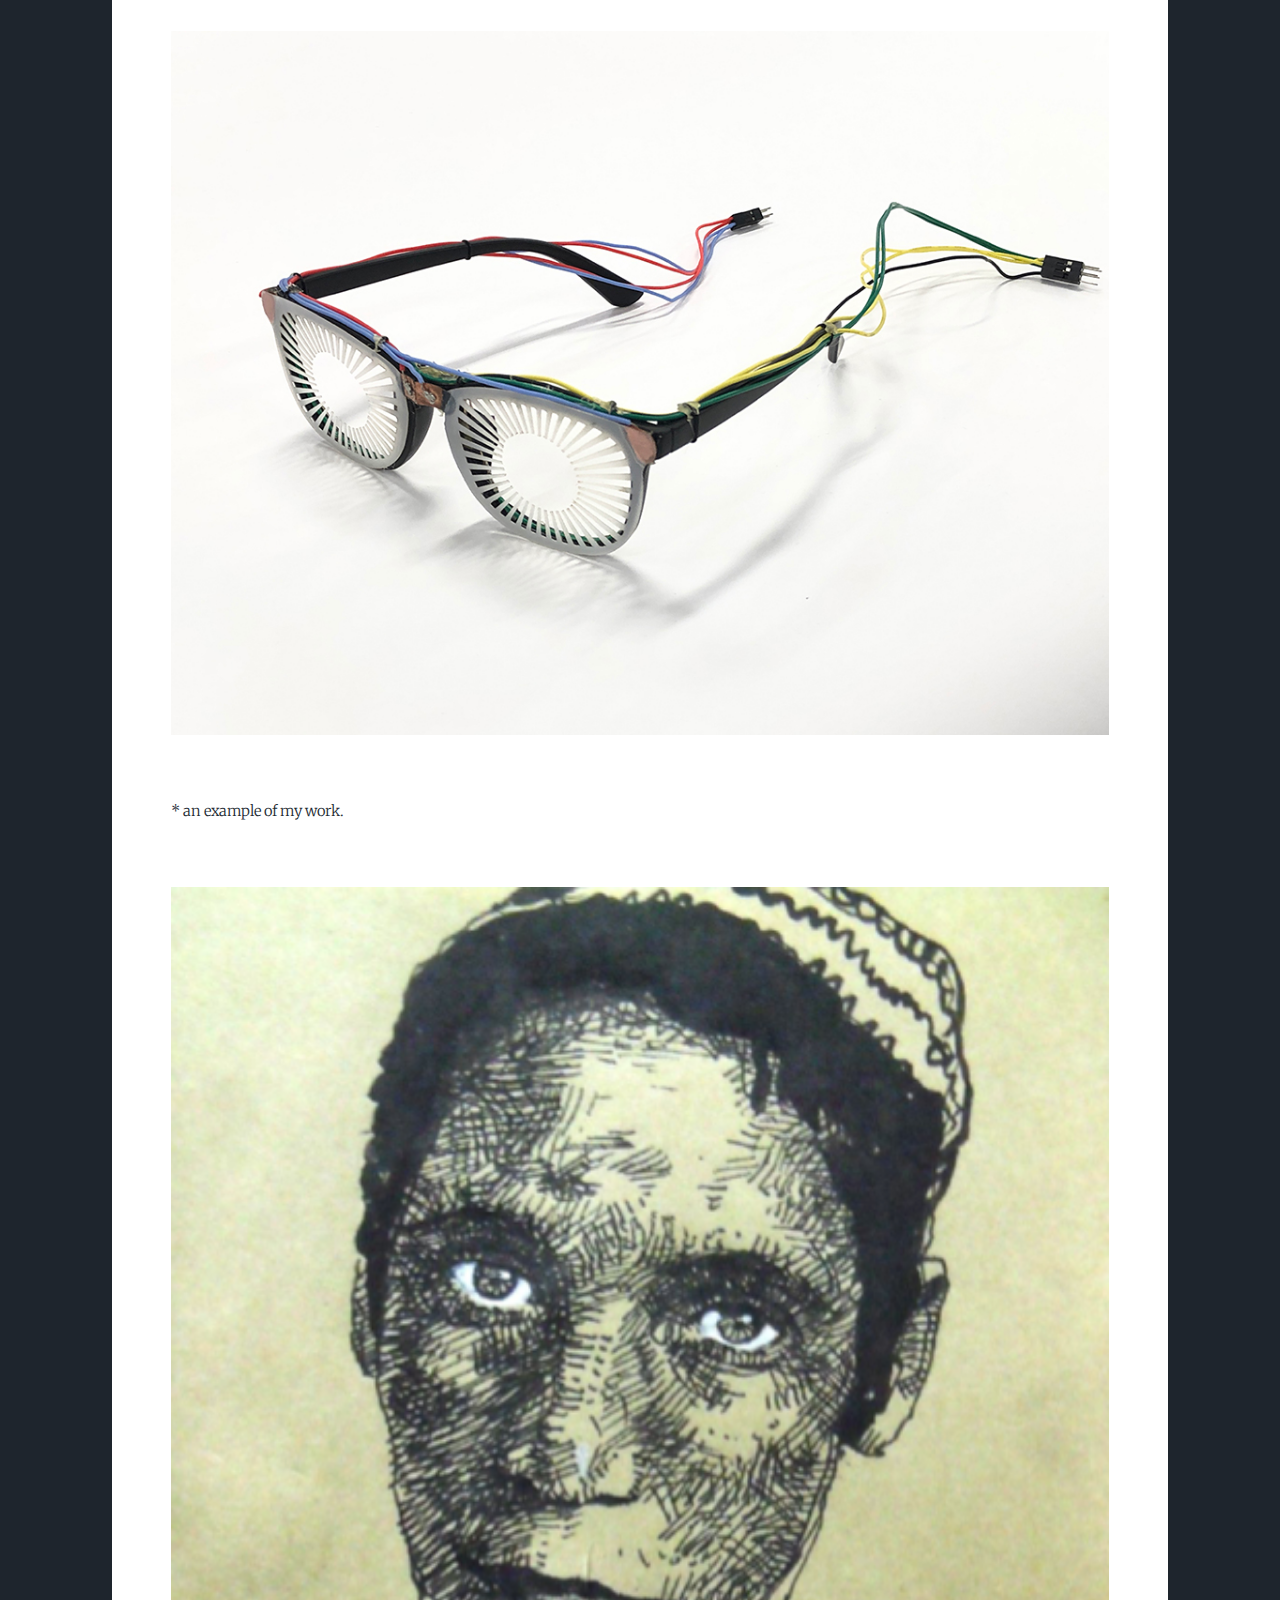
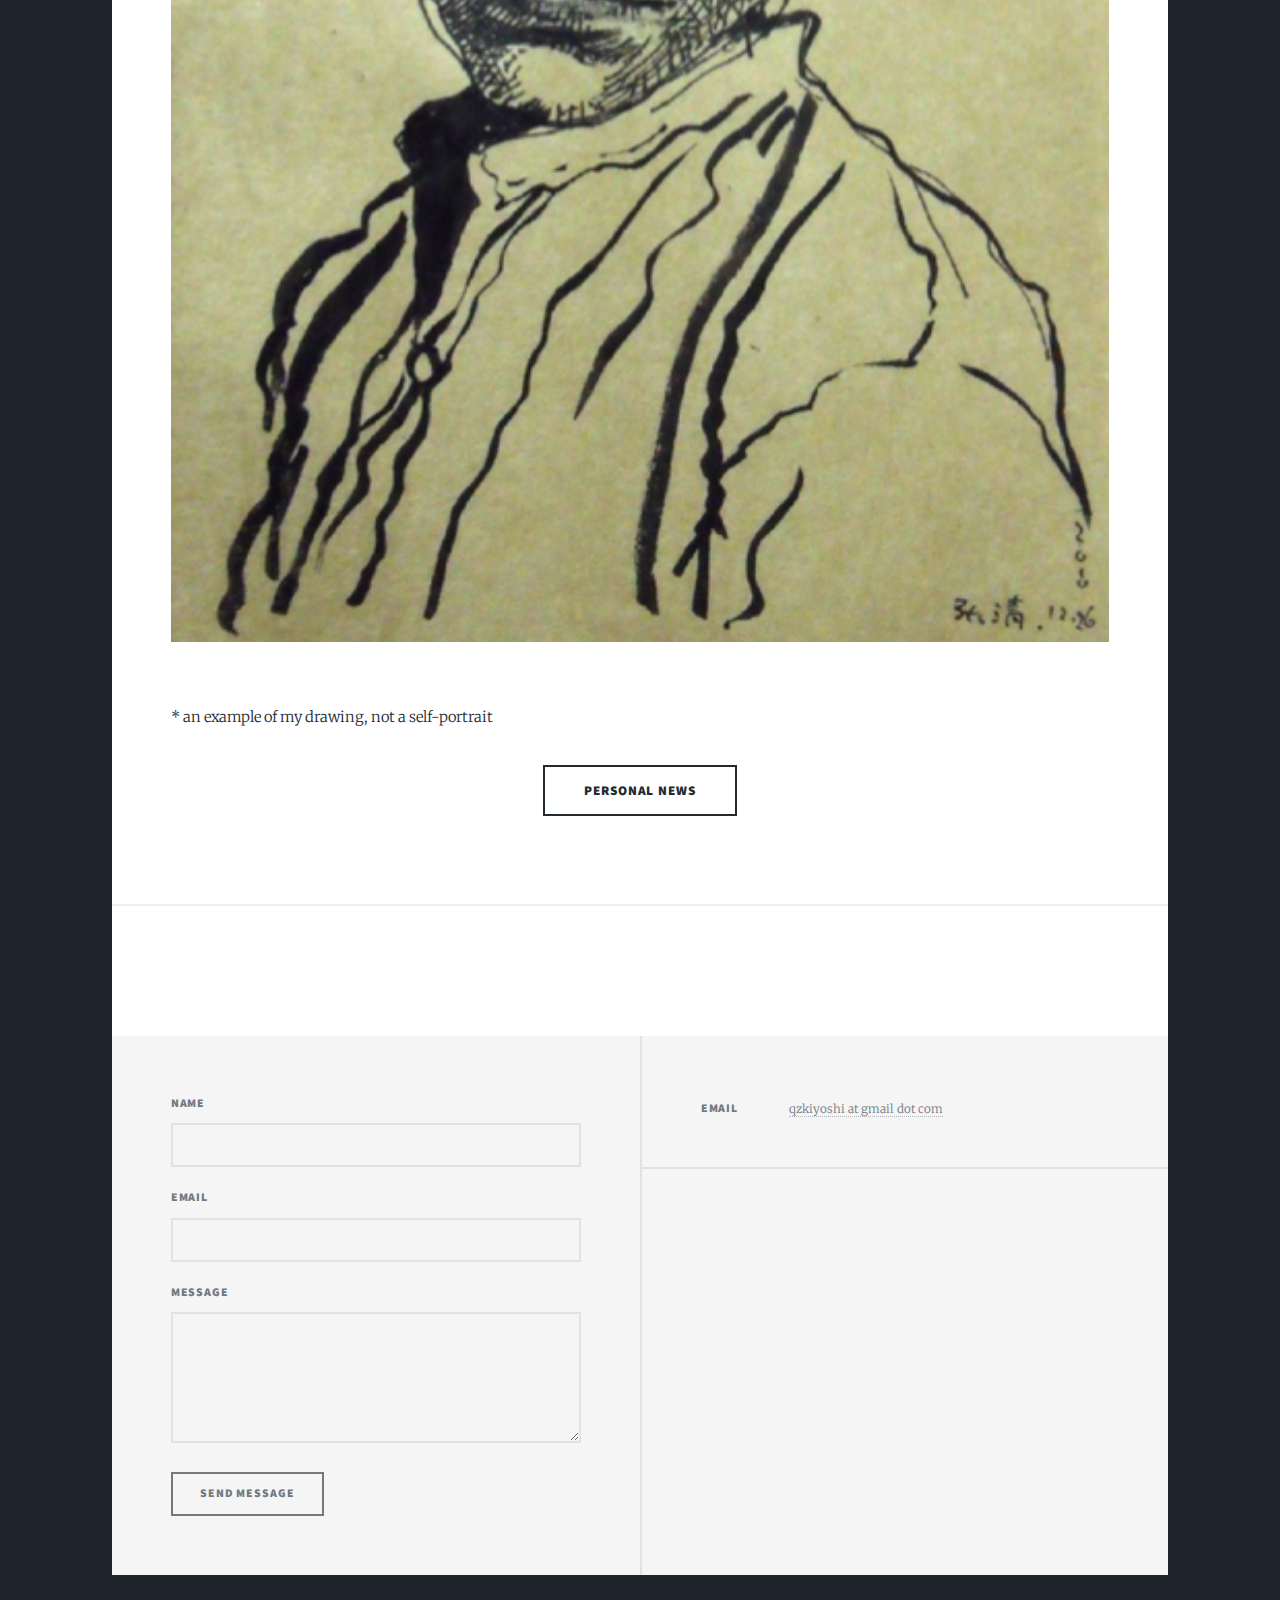
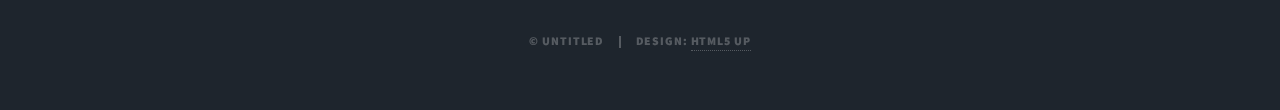
==== commit c864dbf2: "updated some latest stuffs" ====
--- a/index.html
+++ b/index.html
@@ -48,11 +48,11 @@
 							<li class="active"><a href="index.html">About me</a></li>
 							<!-- <li><a href="index.html">Home</a></li> -->
 							<!-- <li><a href="aboutme.html">About Me</a></li> -->
-							<li class=""><a href="news.html">News</a></li>
+							<li><a href="news.html">News</a></li>
 							<li><a href="publications.html">Publications</a></li>
 							<li><a href="Photography.html">Photography</a></li>
 							<li><a href="drawings.html">Drawings</a></li>
-							<li class=""><a href="cv.html">CV</a></li>
+							<li><a href="cv.html">CV</a></li>
 							
 							
 						</ul>
@@ -70,14 +70,14 @@
 						<!-- Featured Post -->
 							<article class="post featured">
 								<header class="major">
-									<span class="date">April 06, 2023 updated</span>
+									<span class="date">April 05, 2024 updated</span>
 									<h1>This is Qing Zhang</h1>
-									<p style="text-align: left;">I just started working as a project researcher at <a href="https://lab.rekimoto.org/">Rekimoto Lab</a> this April. 
-                                        My research interests are vision augmentation, computational vision assistance, visual perception modulation, 
+									<p style="text-align: left;">I am a project assistant professor at <a href="https://lab.rekimoto.org/">Rekimoto Lab</a>, the University of Tokyo. 
+                                        </br>My research interests are vision augmentation, computational vision assistance, visual perception modulation, 
                                         smart eyewear, and context-aware computing.
 									</br>
 									</br>
-										My PhD principle advisor is <a href="https://kaikunze.de/">Kai Kunze</a>, co-advisors are Kazunori Sugiura(internal), <a href="https://www.junichiyamaoka.net/">Junichi Yamaoka(internal)</a>, <a href="https://www.cc.gatech.edu/people/thad-starner">Thad Starner(external)</a>, and Yoichi Sato(external).
+										My PhD principle advisor was <a href="https://kaikunze.de/">Kai Kunze</a>, co-advisors were Kazunori Sugiura(internal), <a href="https://www.junichiyamaoka.net/">Junichi Yamaoka(internal)</a>, <a href="https://www.cc.gatech.edu/people/thad-starner">Thad Starner(external)</a>, and Yoichi Sato(external).
 									
 										</p>
 										<!-- <p>こんにちは、慶應義塾大学大学院博士課程在学中の張清です。
